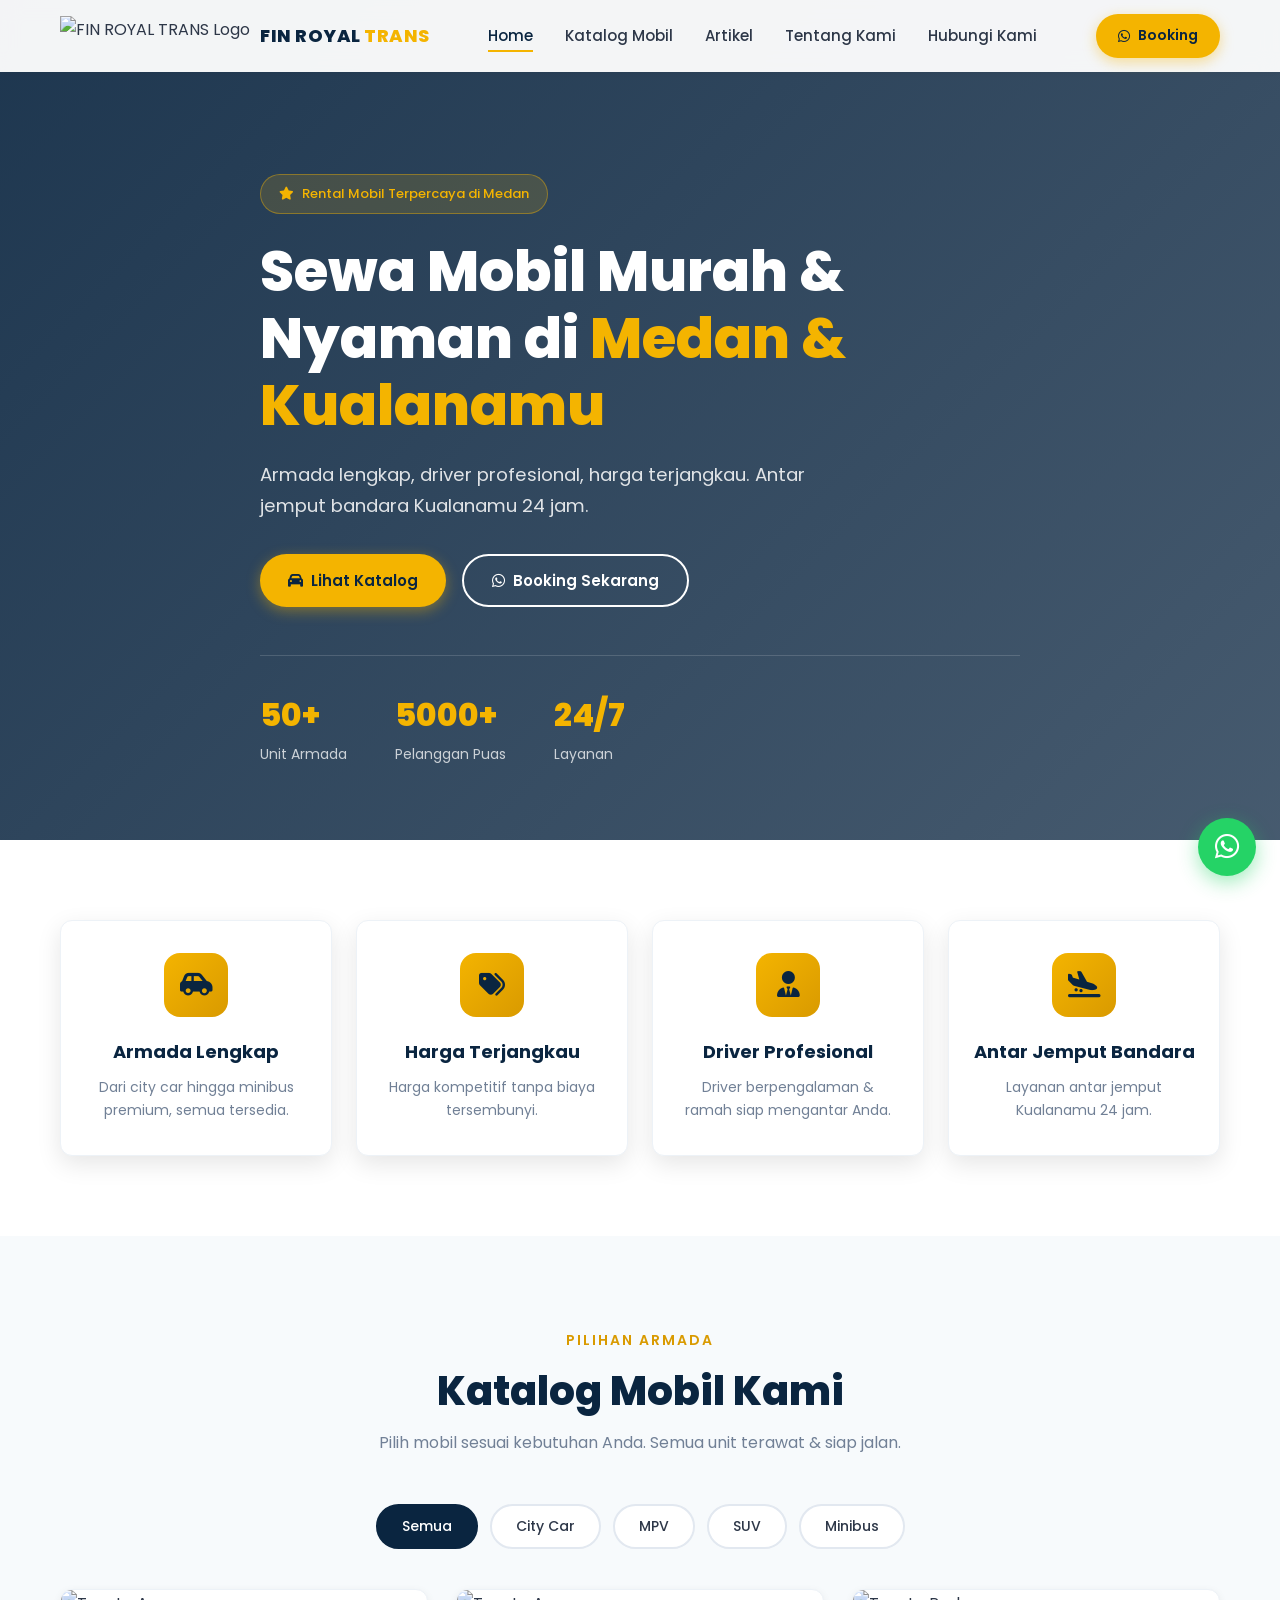
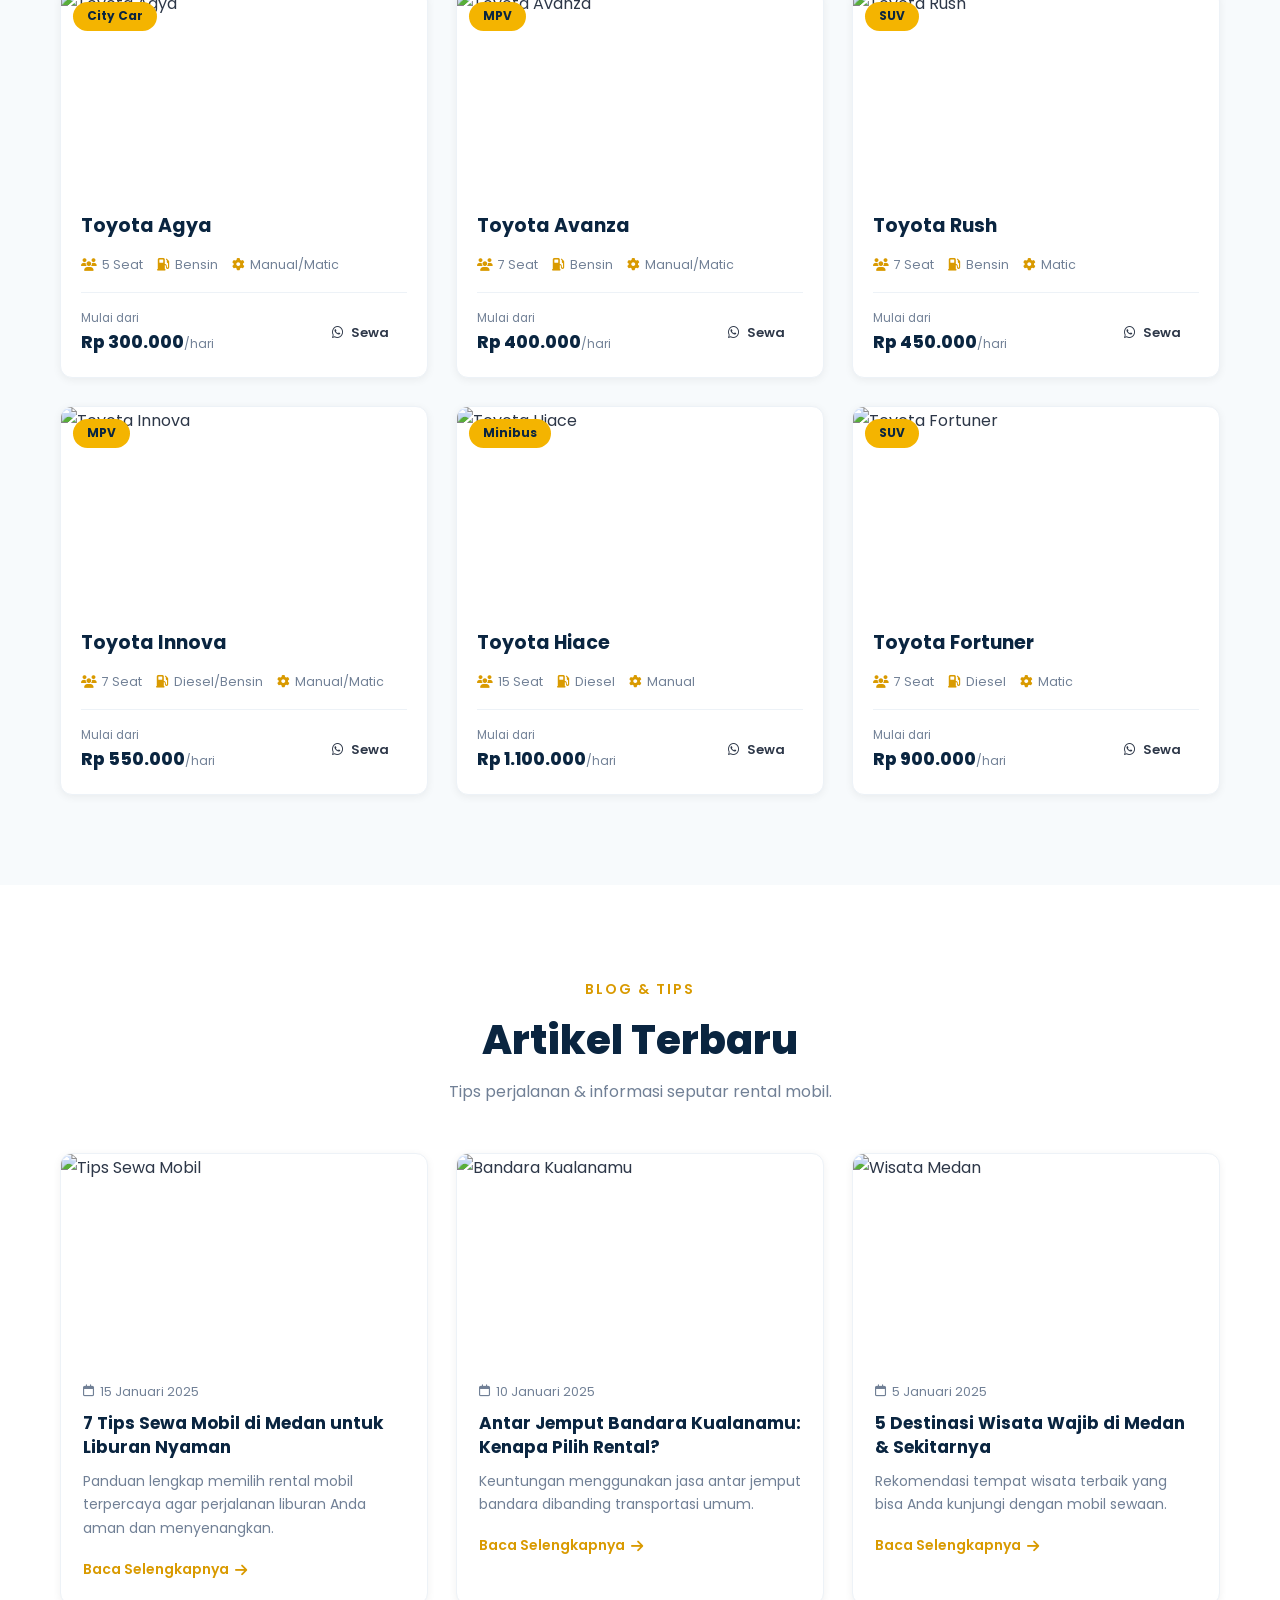
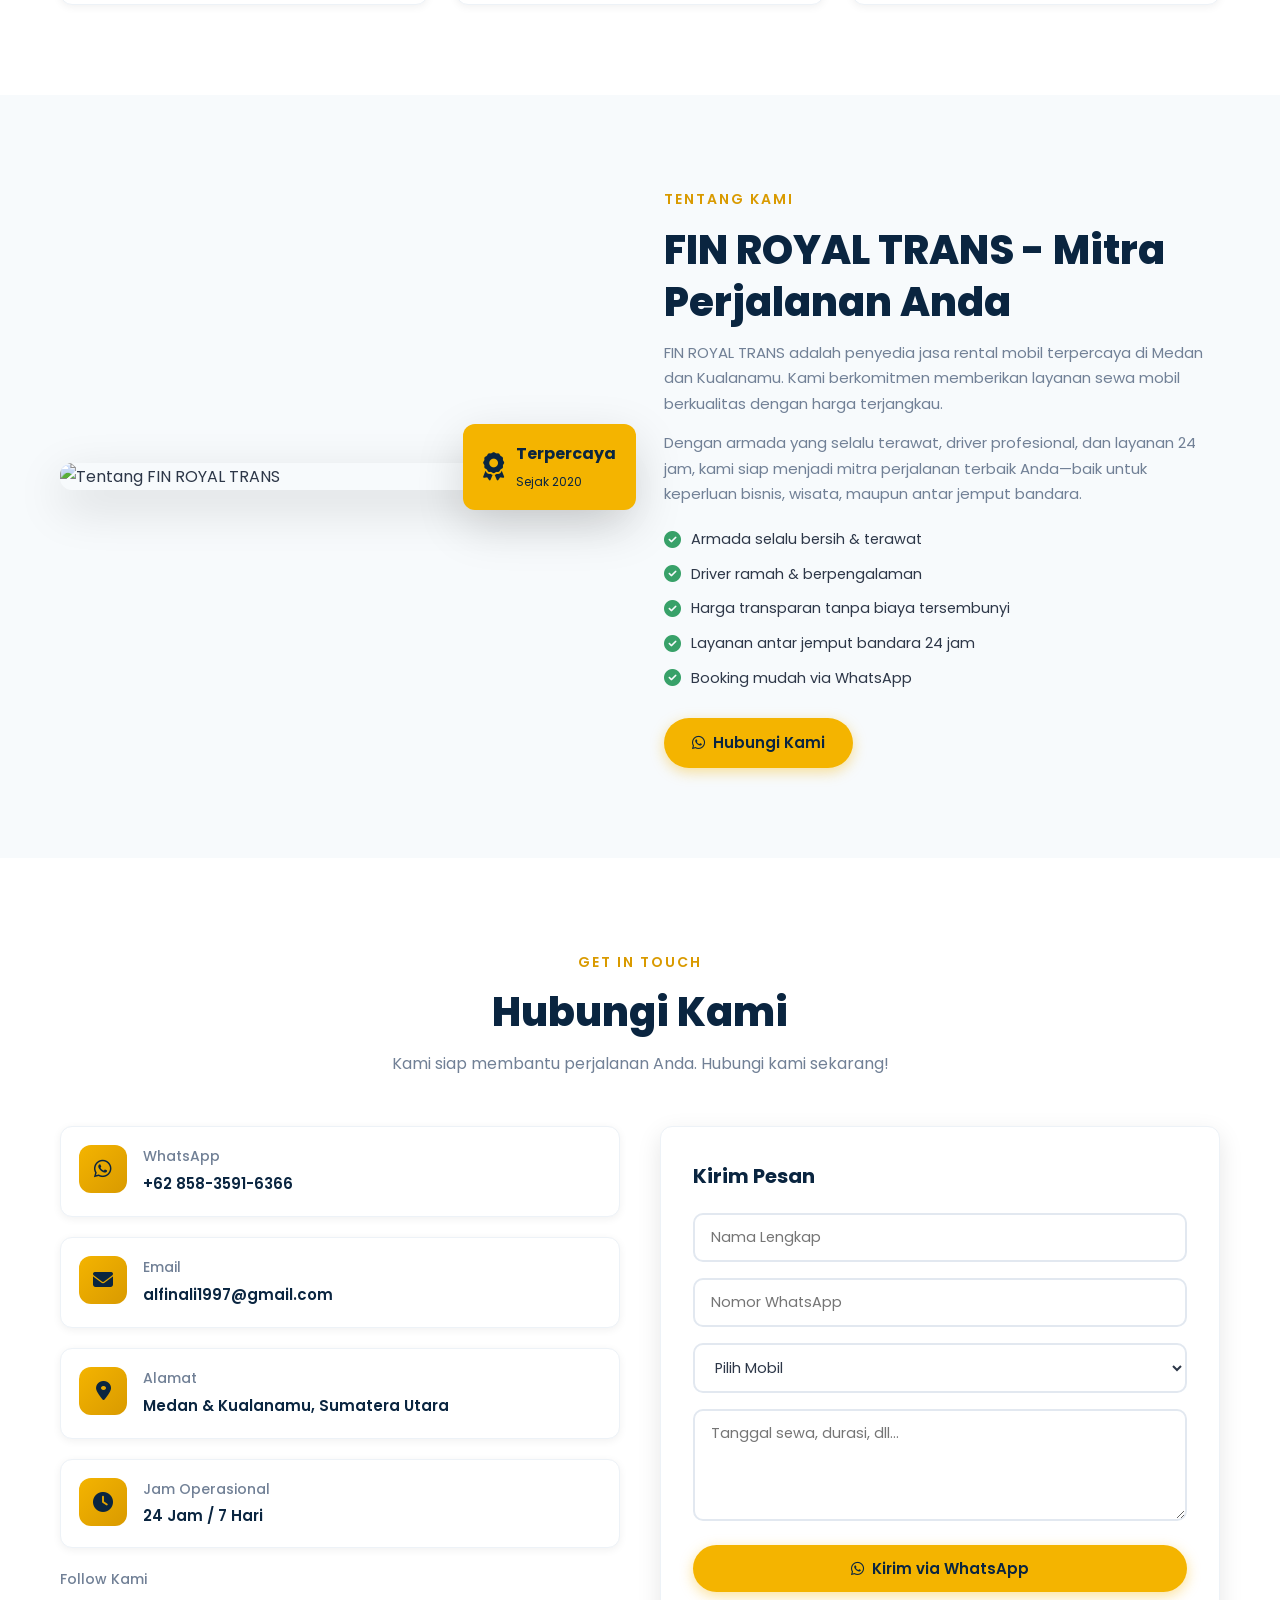
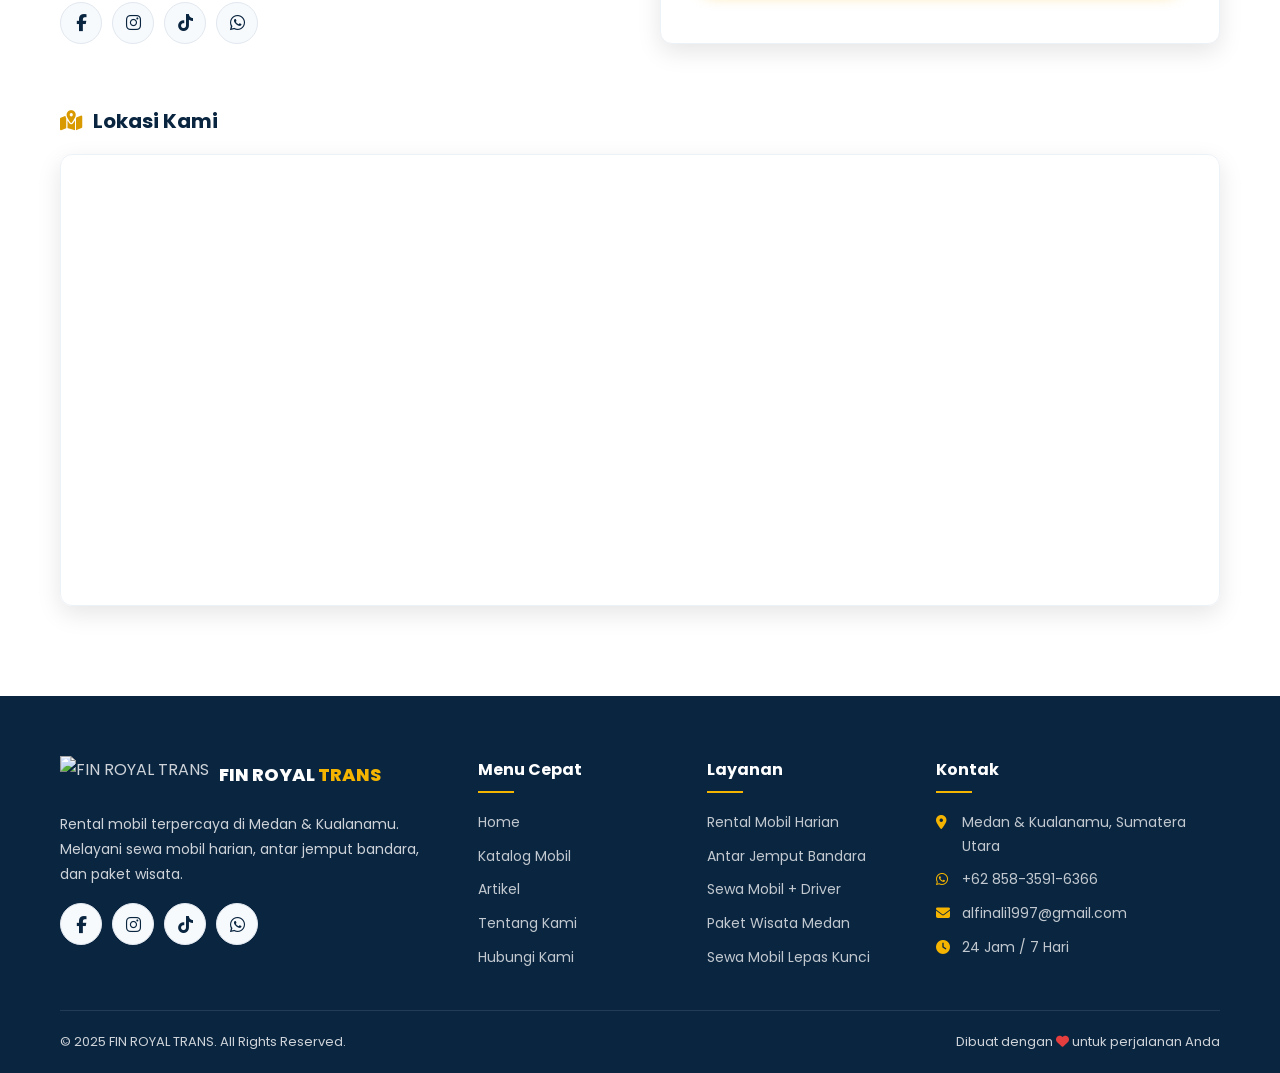
==== index.html @ 31fa0ed2 "Create index.html" ====
<!DOCTYPE html>
<html lang="id">
<head>
    <meta charset="UTF-8">
    <meta name="viewport" content="width=device-width, initial-scale=1.0">
    <title>FIN ROYAL TRANS - Rental Mobil Medan & Kualanamu | Sewa Mobil Murah</title>

    <!-- SEO Meta Tags -->
    <meta name="description" content="FIN ROYAL TRANS - Rental mobil Medan & Kualanamu terpercaya. Sewa mobil murah dengan driver profesional, armada lengkap, antar jemput bandara. Booking sekarang!">
    <meta name="keywords" content="rental mobil medan, sewa mobil kualanamu, rental mobil murah medan, sewa mobil bandara kualanamu, rental mobil lepas kunci medan, fin royal trans">
    <meta name="author" content="FIN ROYAL TRANS">
    <meta name="robots" content="index, follow">
    <link rel="canonical" href="https://finroyaltrans.vercel.app/">

    <!-- Open Graph -->
    <meta property="og:title" content="FIN ROYAL TRANS - Rental Mobil Medan & Kualanamu">
    <meta property="og:description" content="Rental mobil Medan & Kualanamu terpercaya. Armada lengkap, harga murah, driver profesional.">
    <meta property="og:image" content="https://finroyaltrans.vercel.app/assets/logo-finroyaltrans.png">
    <meta property="og:url" content="https://finroyaltrans.vercel.app/">
    <meta property="og:type" content="website">
    <meta property="og:locale" content="id_ID">

    <!-- Twitter Card -->
    <meta name="twitter:card" content="summary_large_image">
    <meta name="twitter:title" content="FIN ROYAL TRANS - Rental Mobil Medan & Kualanamu">
    <meta name="twitter:description" content="Rental mobil Medan & Kualanamu terpercaya.">
    <meta name="twitter:image" content="https://finroyaltrans.vercel.app/assets/logo-finroyaltrans.png">

    <!-- Favicon -->
    <link rel="icon" type="image/png" href="https://finroyaltrans.vercel.app/assets/favicon-finroyaltrans.png">

    <!-- Fonts -->
    <link rel="preconnect" href="https://fonts.googleapis.com">
    <link rel="preconnect" href="https://fonts.gstatic.com" crossorigin>
    <link href="https://fonts.googleapis.com/css2?family=Poppins:wght@300;400;500;600;700;800&display=swap" rel="stylesheet">

    <!-- Font Awesome -->
    <link rel="stylesheet" href="https://cdnjs.cloudflare.com/ajax/libs/font-awesome/6.5.1/css/all.min.css">

    <!-- Stylesheet -->
    <link rel="stylesheet" href="css/style.css">

    <!-- Structured Data (Schema.org) -->
    <script type="application/ld+json">
    {
      "@context": "https://schema.org",
      "@type": "AutoRental",
      "name": "FIN ROYAL TRANS",
      "image": "https://finroyaltrans.vercel.app/assets/logo-finroyaltrans.png",
      "url": "https://finroyaltrans.vercel.app/",
      "telephone": "+6285835916366",
      "email": "alfinali1997@gmail.com",
      "priceRange": "Rp",
      "address": {
        "@type": "PostalAddress",
        "addressLocality": "Medan",
        "addressRegion": "Sumatera Utara",
        "addressCountry": "ID"
      },
      "geo": {
        "@type": "GeoCoordinates",
        "latitude": 3.5102923,
        "longitude": 98.8906342
      },
      "sameAs": [
        "https://web.facebook.com/finroyaltrans",
        "https://www.instagram.com/finroyaltrans",
        "https://www.tiktok.com/@finroyaltrans"
      ],
      "openingHours": "Mo-Su 00:00-23:59"
    }
    </script>
</head>
<body>

    <!-- ===== HEADER / NAVBAR ===== -->
    <header class="header" id="header">
        <div class="container nav-container">
            <a href="#home" class="logo">
                <img src="https://finroyaltrans.vercel.app/assets/logo-finroyaltrans.png" alt="FIN ROYAL TRANS Logo">
                <span class="logo-text">FIN ROYAL <span>TRANS</span></span>
            </a>

            <nav class="nav-menu" id="navMenu">
                <ul>
                    <li><a href="#home" class="nav-link active">Home</a></li>
                    <li><a href="#katalog" class="nav-link">Katalog Mobil</a></li>
                    <li><a href="#artikel" class="nav-link">Artikel</a></li>
                    <li><a href="#tentang" class="nav-link">Tentang Kami</a></li>
                    <li><a href="#kontak" class="nav-link">Hubungi Kami</a></li>
                </ul>
            </nav>

            <a href="https://wa.me/6285835916366?text=Halo%20FIN%20ROYAL%20TRANS%2C%20saya%20ingin%20sewa%20mobil" 
               class="btn btn-primary btn-nav" target="_blank" rel="noopener">
                <i class="fab fa-whatsapp"></i> Booking
            </a>

            <button class="hamburger" id="hamburger" aria-label="Menu">
                <span></span><span></span><span></span>
            </button>
        </div>
    </header>

    <!-- ===== HERO SECTION ===== -->
    <section class="hero" id="home">
        <div class="hero-overlay"></div>
        <div class="container hero-content">
            <span class="badge"><i class="fas fa-star"></i> Rental Mobil Terpercaya di Medan</span>
            <h1>Sewa Mobil Murah & Nyaman di <span class="highlight">Medan & Kualanamu</span></h1>
            <p>Armada lengkap, driver profesional, harga terjangkau. Antar jemput bandara Kualanamu 24 jam.</p>
            <div class="hero-buttons">
                <a href="#katalog" class="btn btn-primary">
                    <i class="fas fa-car"></i> Lihat Katalog
                </a>
                <a href="https://wa.me/6285835916366?text=Halo%20FIN%20ROYAL%20TRANS%2C%20saya%20ingin%20booking%20mobil" 
                   class="btn btn-outline" target="_blank" rel="noopener">
                    <i class="fab fa-whatsapp"></i> Booking Sekarang
                </a>
            </div>

            <div class="hero-stats">
                <div class="stat">
                    <h3>50+</h3>
                    <p>Unit Armada</p>
                </div>
                <div class="stat">
                    <h3>5000+</h3>
                    <p>Pelanggan Puas</p>
                </div>
                <div class="stat">
                    <h3>24/7</h3>
                    <p>Layanan</p>
                </div>
            </div>
        </div>
    </section>

    <!-- ===== KEUNGGULAN ===== -->
    <section class="features">
        <div class="container">
            <div class="feature-grid">
                <div class="feature-card">
                    <div class="feature-icon"><i class="fas fa-car-side"></i></div>
                    <h3>Armada Lengkap</h3>
                    <p>Dari city car hingga minibus premium, semua tersedia.</p>
                </div>
                <div class="feature-card">
                    <div class="feature-icon"><i class="fas fa-tags"></i></div>
                    <h3>Harga Terjangkau</h3>
                    <p>Harga kompetitif tanpa biaya tersembunyi.</p>
                </div>
                <div class="feature-card">
                    <div class="feature-icon"><i class="fas fa-user-tie"></i></div>
                    <h3>Driver Profesional</h3>
                    <p>Driver berpengalaman & ramah siap mengantar Anda.</p>
                </div>
                <div class="feature-card">
                    <div class="feature-icon"><i class="fas fa-plane-arrival"></i></div>
                    <h3>Antar Jemput Bandara</h3>
                    <p>Layanan antar jemput Kualanamu 24 jam.</p>
                </div>
            </div>
        </div>
    </section>

    <!-- ===== KATALOG MOBIL ===== -->
    <section class="section katalog" id="katalog">
        <div class="container">
            <div class="section-header">
                <span class="section-subtitle">Pilihan Armada</span>
                <h2 class="section-title">Katalog Mobil Kami</h2>
                <p class="section-desc">Pilih mobil sesuai kebutuhan Anda. Semua unit terawat & siap jalan.</p>
            </div>

            <!-- Filter -->
            <div class="filter-buttons">
                <button class="filter-btn active" data-filter="all">Semua</button>
                <button class="filter-btn" data-filter="city">City Car</button>
                <button class="filter-btn" data-filter="mpv">MPV</button>
                <button class="filter-btn" data-filter="suv">SUV</button>
                <button class="filter-btn" data-filter="minibus">Minibus</button>
            </div>

            <div class="car-grid" id="carGrid">
                <!-- Mobil 1 -->
                <div class="car-card" data-category="city">
                    <div class="car-img">
                        <img src="https://images.unsplash.com/photo-1549317661-bd32c8ce0db2?w=600&q=80" alt="Toyota Agya" loading="lazy">
                        <span class="car-tag">City Car</span>
                    </div>
                    <div class="car-body">
                        <h3>Toyota Agya</h3>
                        <div class="car-specs">
                            <span><i class="fas fa-users"></i> 5 Seat</span>
                            <span><i class="fas fa-gas-pump"></i> Bensin</span>
                            <span><i class="fas fa-gear"></i> Manual/Matic</span>
                        </div>
                        <div class="car-footer">
                            <div class="car-price">
                                <small>Mulai dari</small>
                                <strong>Rp 300.000<span>/hari</span></strong>
                            </div>
                            <a href="https://wa.me/6285835916366?text=Halo%2C%20saya%20ingin%20sewa%20Toyota%20Agya" 
                               class="btn btn-sm" target="_blank" rel="noopener">
                                <i class="fab fa-whatsapp"></i> Sewa
                            </a>
                        </div>
                    </div>
                </div>

                <!-- Mobil 2 -->
                <div class="car-card" data-category="mpv">
                    <div class="car-img">
                        <img src="https://images.unsplash.com/photo-1550355291-bbee04a92027?w=600&q=80" alt="Toyota Avanza" loading="lazy">
                        <span class="car-tag">MPV</span>
                    </div>
                    <div class="car-body">
                        <h3>Toyota Avanza</h3>
                        <div class="car-specs">
                            <span><i class="fas fa-users"></i> 7 Seat</span>
                            <span><i class="fas fa-gas-pump"></i> Bensin</span>
                            <span><i class="fas fa-gear"></i> Manual/Matic</span>
                        </div>
                        <div class="car-footer">
                            <div class="car-price">
                                <small>Mulai dari</small>
                                <strong>Rp 400.000<span>/hari</span></strong>
                            </div>
                            <a href="https://wa.me/6285835916366?text=Halo%2C%20saya%20ingin%20sewa%20Toyota%20Avanza" 
                               class="btn btn-sm" target="_blank" rel="noopener">
                                <i class="fab fa-whatsapp"></i> Sewa
                            </a>
                        </div>
                    </div>
                </div>

                <!-- Mobil 3 -->
                <div class="car-card" data-category="suv">
                    <div class="car-img">
                        <img src="https://images.unsplash.com/photo-1519641471654-76ce0107ad1b?w=600&q=80" alt="Toyota Rush" loading="lazy">
                        <span class="car-tag">SUV</span>
                    </div>
                    <div class="car-body">
                        <h3>Toyota Rush</h3>
                        <div class="car-specs">
                            <span><i class="fas fa-users"></i> 7 Seat</span>
                            <span><i class="fas fa-gas-pump"></i> Bensin</span>
                            <span><i class="fas fa-gear"></i> Matic</span>
                        </div>
                        <div class="car-footer">
                            <div class="car-price">
                                <small>Mulai dari</small>
                                <strong>Rp 450.000<span>/hari</span></strong>
                            </div>
                            <a href="https://wa.me/6285835916366?text=Halo%2C%20saya%20ingin%20sewa%20Toyota%20Rush" 
                               class="btn btn-sm" target="_blank" rel="noopener">
                                <i class="fab fa-whatsapp"></i> Sewa
                            </a>
                        </div>
                    </div>
                </div>

                <!-- Mobil 4 -->
                <div class="car-card" data-category="mpv">
                    <div class="car-img">
                        <img src="https://images.unsplash.com/photo-1533473359331-0135ef1b58bf?w=600&q=80" alt="Toyota Innova" loading="lazy">
                        <span class="car-tag">MPV</span>
                    </div>
                    <div class="car-body">
                        <h3>Toyota Innova</h3>
                        <div class="car-specs">
                            <span><i class="fas fa-users"></i> 7 Seat</span>
                            <span><i class="fas fa-gas-pump"></i> Diesel/Bensin</span>
                            <span><i class="fas fa-gear"></i> Manual/Matic</span>
                        </div>
                        <div class="car-footer">
                            <div class="car-price">
                                <small>Mulai dari</small>
                                <strong>Rp 550.000<span>/hari</span></strong>
                            </div>
                            <a href="https://wa.me/6285835916366?text=Halo%2C%20saya%20ingin%20sewa%20Toyota%20Innova" 
                               class="btn btn-sm" target="_blank" rel="noopener">
                                <i class="fab fa-whatsapp"></i> Sewa
                            </a>
                        </div>
                    </div>
                </div>

                <!-- Mobil 5 -->
                <div class="car-card" data-category="minibus">
                    <div class="car-img">
                        <img src="https://images.unsplash.com/photo-1568844293986-8d0400bd4745?w=600&q=80" alt="Toyota Hiace" loading="lazy">
                        <span class="car-tag">Minibus</span>
                    </div>
                    <div class="car-body">
                        <h3>Toyota Hiace</h3>
                        <div class="car-specs">
                            <span><i class="fas fa-users"></i> 15 Seat</span>
                            <span><i class="fas fa-gas-pump"></i> Diesel</span>
                            <span><i class="fas fa-gear"></i> Manual</span>
                        </div>
                        <div class="car-footer">
                            <div class="car-price">
                                <small>Mulai dari</small>
                                <strong>Rp 1.100.000<span>/hari</span></strong>
                            </div>
                            <a href="https://wa.me/6285835916366?text=Halo%2C%20saya%20ingin%20sewa%20Toyota%20Hiace" 
                               class="btn btn-sm" target="_blank" rel="noopener">
                                <i class="fab fa-whatsapp"></i> Sewa
                            </a>
                        </div>
                    </div>
                </div>

                <!-- Mobil 6 -->
                <div class="car-card" data-category="suv">
                    <div class="car-img">
                        <img src="https://images.unsplash.com/photo-1606664515524-ed2f786a0bd6?w=600&q=80" alt="Toyota Fortuner" loading="lazy">
                        <span class="car-tag">SUV</span>
                    </div>
                    <div class="car-body">
                        <h3>Toyota Fortuner</h3>
                        <div class="car-specs">
                            <span><i class="fas fa-users"></i> 7 Seat</span>
                            <span><i class="fas fa-gas-pump"></i> Diesel</span>
                            <span><i class="fas fa-gear"></i> Matic</span>
                        </div>
                        <div class="car-footer">
                            <div class="car-price">
                                <small>Mulai dari</small>
                                <strong>Rp 900.000<span>/hari</span></strong>
                            </div>
                            <a href="https://wa.me/6285835916366?text=Halo%2C%20saya%20ingin%20sewa%20Toyota%20Fortuner" 
                               class="btn btn-sm" target="_blank" rel="noopener">
                                <i class="fab fa-whatsapp"></i> Sewa
                            </a>
                        </div>
                    </div>
                </div>
            </div>
        </div>
    </section>

    <!-- ===== ARTIKEL ===== -->
    <section class="section artikel" id="artikel">
        <div class="container">
            <div class="section-header">
                <span class="section-subtitle">Blog & Tips</span>
                <h2 class="section-title">Artikel Terbaru</h2>
                <p class="section-desc">Tips perjalanan & informasi seputar rental mobil.</p>
            </div>

            <div class="artikel-grid">
                <article class="artikel-card">
                    <img src="https://images.unsplash.com/photo-1449965408869-eaa3f722e40d?w=600&q=80" alt="Tips Sewa Mobil" loading="lazy">
                    <div class="artikel-body">
                        <span class="artikel-date"><i class="far fa-calendar"></i> 15 Januari 2025</span>
                        <h3>7 Tips Sewa Mobil di Medan untuk Liburan Nyaman</h3>
                        <p>Panduan lengkap memilih rental mobil terpercaya agar perjalanan liburan Anda aman dan menyenangkan.</p>
                        <a href="#" class="read-more">Baca Selengkapnya <i class="fas fa-arrow-right"></i></a>
                    </div>
                </article>

                <article class="artikel-card">
                    <img src="https://images.unsplash.com/photo-1436491865332-7a61a109cc05?w=600&q=80" alt="Bandara Kualanamu" loading="lazy">
                    <div class="artikel-body">
                        <span class="artikel-date"><i class="far fa-calendar"></i> 10 Januari 2025</span>
                        <h3>Antar Jemput Bandara Kualanamu: Kenapa Pilih Rental?</h3>
                        <p>Keuntungan menggunakan jasa antar jemput bandara dibanding transportasi umum.</p>
                        <a href="#" class="read-more">Baca Selengkapnya <i class="fas fa-arrow-right"></i></a>
                    </div>
                </article>

                <article class="artikel-card">
                    <img src="https://images.unsplash.com/photo-1502877338535-766e1452684a?w=600&q=80" alt="Wisata Medan" loading="lazy">
                    <div class="artikel-body">
                        <span class="artikel-date"><i class="far fa-calendar"></i> 5 Januari 2025</span>
                        <h3>5 Destinasi Wisata Wajib di Medan & Sekitarnya</h3>
                        <p>Rekomendasi tempat wisata terbaik yang bisa Anda kunjungi dengan mobil sewaan.</p>
                        <a href="#" class="read-more">Baca Selengkapnya <i class="fas fa-arrow-right"></i></a>
                    </div>
                </article>
            </div>
        </div>
    </section>

    <!-- ===== TENTANG KAMI ===== -->
    <section class="section tentang" id="tentang">
        <div class="container">
            <div class="tentang-grid">
                <div class="tentang-img">
                    <img src="https://images.unsplash.com/photo-1449965408869-eaa3f722e40d?w=800&q=80" alt="Tentang FIN ROYAL TRANS" loading="lazy">
                    <div class="tentang-badge">
                        <i class="fas fa-award"></i>
                        <div>
                            <strong>Terpercaya</strong>
                            <small>Sejak 2020</small>
                        </div>
                    </div>
                </div>
                <div class="tentang-content">
                    <span class="section-subtitle">Tentang Kami</span>
                    <h2 class="section-title">FIN ROYAL TRANS - Mitra Perjalanan Anda</h2>
                    <p>FIN ROYAL TRANS adalah penyedia jasa rental mobil terpercaya di Medan dan Kualanamu. Kami berkomitmen memberikan layanan sewa mobil berkualitas dengan harga terjangkau.</p>
                    <p>Dengan armada yang selalu terawat, driver profesional, dan layanan 24 jam, kami siap menjadi mitra perjalanan terbaik Anda—baik untuk keperluan bisnis, wisata, maupun antar jemput bandara.</p>
                    <ul class="tentang-list">
                        <li><i class="fas fa-check-circle"></i> Armada selalu bersih & terawat</li>
                        <li><i class="fas fa-check-circle"></i> Driver ramah & berpengalaman</li>
                        <li><i class="fas fa-check-circle"></i> Harga transparan tanpa biaya tersembunyi</li>
                        <li><i class="fas fa-check-circle"></i> Layanan antar jemput bandara 24 jam</li>
                        <li><i class="fas fa-check-circle"></i> Booking mudah via WhatsApp</li>
                    </ul>
                    <a href="https://wa.me/6285835916366" class="btn btn-primary" target="_blank" rel="noopener">
                        <i class="fab fa-whatsapp"></i> Hubungi Kami
                    </a>
                </div>
            </div>
        </div>
    </section>

    <!-- ===== KONTAK ===== -->
    <section class="section kontak" id="kontak">
        <div class="container">
            <div class="section-header">
                <span class="section-subtitle">Get In Touch</span>
                <h2 class="section-title">Hubungi Kami</h2>
                <p class="section-desc">Kami siap membantu perjalanan Anda. Hubungi kami sekarang!</p>
            </div>

            <div class="kontak-grid">
                <div class="kontak-info">
                    <div class="kontak-item">
                        <div class="kontak-icon"><i class="fab fa-whatsapp"></i></div>
                        <div>
                            <h4>WhatsApp</h4>
                            <a href="https://wa.me/6285835916366" target="_blank" rel="noopener">+62 858-3591-6366</a>
                        </div>
                    </div>
                    <div class="kontak-item">
                        <div class="kontak-icon"><i class="fas fa-envelope"></i></div>
                        <div>
                            <h4>Email</h4>
                            <a href="mailto:alfinali1997@gmail.com">alfinali1997@gmail.com</a>
                        </div>
                    </div>
                    <div class="kontak-item">
                        <div class="kontak-icon"><i class="fas fa-map-marker-alt"></i></div>
                        <div>
                            <h4>Alamat</h4>
                            <a href="https://maps.app.goo.gl/Zf2JvnmsjvYBMdAG6" target="_blank" rel="noopener">Medan & Kualanamu, Sumatera Utara</a>
                        </div>
                    </div>
                    <div class="kontak-item">
                        <div class="kontak-icon"><i class="fas fa-clock"></i></div>
                        <div>
                            <h4>Jam Operasional</h4>
                            <p>24 Jam / 7 Hari</p>
                        </div>
                    </div>

                    <div class="sosmed">
                        <h4>Follow Kami</h4>
                        <div class="sosmed-links">
                            <a href="https://web.facebook.com/finroyaltrans" target="_blank" rel="noopener" aria-label="Facebook"><i class="fab fa-facebook-f"></i></a>
                            <a href="https://www.instagram.com/finroyaltrans" target="_blank" rel="noopener" aria-label="Instagram"><i class="fab fa-instagram"></i></a>
                            <a href="https://www.tiktok.com/@finroyaltrans" target="_blank" rel="noopener" aria-label="TikTok"><i class="fab fa-tiktok"></i></a>
                            <a href="https://wa.me/6285835916366" target="_blank" rel="noopener" aria-label="WhatsApp"><i class="fab fa-whatsapp"></i></a>
                        </div>
                    </div>
                </div>

                <div class="kontak-form">
                    <h3>Kirim Pesan</h3>
                    <form id="contactForm">
                        <div class="form-group">
                            <input type="text" id="nama" name="nama" placeholder="Nama Lengkap" required>
                        </div>
                        <div class="form-group">
                            <input type="tel" id="telepon" name="telepon" placeholder="Nomor WhatsApp" required>
                        </div>
                        <div class="form-group">
                            <select id="mobil" name="mobil" required>
                                <option value="">Pilih Mobil</option>
                                <option value="Toyota Agya">Toyota Agya</option>
                                <option value="Toyota Avanza">Toyota Avanza</option>
                                <option value="Toyota Rush">Toyota Rush</option>
                                <option value="Toyota Innova">Toyota Innova</option>
                                <option value="Toyota Fortuner">Toyota Fortuner</option>
                                <option value="Toyota Hiace">Toyota Hiace</option>
                            </select>
                        </div>
                        <div class="form-group">
                            <textarea id="pesan" name="pesan" rows="4" placeholder="Tanggal sewa, durasi, dll..." required></textarea>
                        </div>
                        <button type="submit" class="btn btn-primary btn-block">
                            <i class="fab fa-whatsapp"></i> Kirim via WhatsApp
                        </button>
                    </form>
                </div>
            </div>

            <!-- ===== PETA ===== -->
            <div class="maps-wrapper">
                <h3><i class="fas fa-map-marked-alt"></i> Lokasi Kami</h3>
                <div class="maps-container">
                    <iframe 
                        src="https://www.google.com/maps/embed?pb=!1m18!1m12!1m3!1d18943.273460862656!2d98.890634230768!3d3.5102923037715534!2m3!1f0!2f0!3f0!3m2!1i1024!2i768!4f13.1!3m3!1m2!1s0x3031470004cd6203%3A0xafe56e36dd2705a3!2sFIN%20ROYAL%20TRANS%20-%20RENTAL%20MOBIL%20MEDAN%20%26%20KUALANAMU%20%7C%20SEWA%20MOBIL%20MURAH!5e0!3m2!1sid!2sid!4v1793134329712!5m2!1sid!2sid" 
                        width="100%" height="450" style="border:0;" allowfullscreen="" loading="lazy" 
                        referrerpolicy="strict-origin-when-cross-origin" title="Lokasi FIN ROYAL TRANS">
                    </iframe>
                </div>
            </div>
        </div>
    </section>

    <!-- ===== FOOTER ===== -->
    <footer class="footer">
        <div class="container">
            <div class="footer-grid">
                <div class="footer-col">
                    <div class="footer-logo">
                        <img src="https://finroyaltrans.vercel.app/assets/logo-finroyaltrans.png" alt="FIN ROYAL TRANS">
                        <span>FIN ROYAL <span>TRANS</span></span>
                    </div>
                    <p>Rental mobil terpercaya di Medan & Kualanamu. Melayani sewa mobil harian, antar jemput bandara, dan paket wisata.</p>
                    <div class="sosmed-links">
                        <a href="https://web.facebook.com/finroyaltrans" target="_blank" rel="noopener" aria-label="Facebook"><i class="fab fa-facebook-f"></i></a>
                        <a href="https://www.instagram.com/finroyaltrans" target="_blank" rel="noopener" aria-label="Instagram"><i class="fab fa-instagram"></i></a>
                        <a href="https://www.tiktok.com/@finroyaltrans" target="_blank" rel="noopener" aria-label="TikTok"><i class="fab fa-tiktok"></i></a>
                        <a href="https://wa.me/6285835916366" target="_blank" rel="noopener" aria-label="WhatsApp"><i class="fab fa-whatsapp"></i></a>
                    </div>
                </div>

                <div class="footer-col">
                    <h4>Menu Cepat</h4>
                    <ul>
                        <li><a href="#home">Home</a></li>
                        <li><a href="#katalog">Katalog Mobil</a></li>
                        <li><a href="#artikel">Artikel</a></li>
                        <li><a href="#tentang">Tentang Kami</a></li>
                        <li><a href="#kontak">Hubungi Kami</a></li>
                    </ul>
                </div>

                <div class="footer-col">
                    <h4>Layanan</h4>
                    <ul>
                        <li>Rental Mobil Harian</li>
                        <li>Antar Jemput Bandara</li>
                        <li>Sewa Mobil + Driver</li>
                        <li>Paket Wisata Medan</li>
                        <li>Sewa Mobil Lepas Kunci</li>
                    </ul>
                </div>

                <div class="footer-col">
                    <h4>Kontak</h4>
                    <ul class="footer-contact">
                        <li><i class="fas fa-map-marker-alt"></i> Medan & Kualanamu, Sumatera Utara</li>
                        <li><i class="fab fa-whatsapp"></i> <a href="https://wa.me/6285835916366">+62 858-3591-6366</a></li>
                        <li><i class="fas fa-envelope"></i> <a href="mailto:alfinali1997@gmail.com">alfinali1997@gmail.com</a></li>
                        <li><i class="fas fa-clock"></i> 24 Jam / 7 Hari</li>
                    </ul>
                </div>
            </div>

            <div class="footer-bottom">
                <p>&copy; 2025 FIN ROYAL TRANS. All Rights Reserved.</p>
                <p>Dibuat dengan <i class="fas fa-heart"></i> untuk perjalanan Anda</p>
            </div>
        </div>
    </footer>

    <!-- Floating WhatsApp -->
    <a href="https://wa.me/6285835916366?text=Halo%20FIN%20ROYAL%20TRANS%2C%20saya%20ingin%20sewa%20mobil" 
       class="float-wa" target="_blank" rel="noopener" aria-label="WhatsApp">
        <i class="fab fa-whatsapp"></i>
    </a>

    <!-- Back to Top -->
    <button class="back-to-top" id="backToTop" aria-label="Kembali ke atas">
        <i class="fas fa-arrow-up"></i>
    </button>

    <script src="js/script.js"></script>
</body>
</html>
---- css/style.css ----
/* ===== RESET & BASE ===== */
*, *::before, *::after {
    margin: 0;
    padding: 0;
    box-sizing: border-box;
}

:root {
    --primary: #0a2540;
    --primary-light: #1e3a5f;
    --accent: #f4b400;
    --accent-dark: #d99a00;
    --text: #2d3748;
    --text-light: #718096;
    --bg-light: #f7fafc;
    --white: #ffffff;
    --shadow-sm: 0 2px 8px rgba(0,0,0,0.06);
    --shadow-md: 0 8px 24px rgba(0,0,0,0.1);
    --shadow-lg: 0 16px 48px rgba(0,0,0,0.15);
    --radius: 12px;
    --transition: all 0.3s ease;
}

html { scroll-behavior: smooth; scroll-padding-top: 80px; }

body {
    font-family: 'Poppins', sans-serif;
    color: var(--text);
    line-height: 1.7;
    overflow-x: hidden;
    background: var(--white);
}

a { text-decoration: none; color: inherit; }
img { max-width: 100%; display: block; }
ul { list-style: none; }

.container {
    max-width: 1200px;
    margin: 0 auto;
    padding: 0 20px;
}

/* ===== BUTTONS ===== */
.btn {
    display: inline-flex;
    align-items: center;
    gap: 8px;
    padding: 12px 28px;
    border-radius: 50px;
    font-weight: 600;
    font-size: 15px;
    cursor: pointer;
    border: none;
    transition: var(--transition);
    font-family: inherit;
}

.btn-primary {
    background: var(--accent);
    color: var(--primary);
    box-shadow: 0 4px 14px rgba(244,180,0,0.4);
}
.btn-primary:hover {
    background: var(--accent-dark);
    transform: translateY(-2px);
    box-shadow: 0 8px 20px rgba(244,180,0,0.5);
}

.btn-outline {
    background: transparent;
    color: var(--white);
    border: 2px solid var(--white);
}
.btn-outline:hover {
    background: var(--white);
    color: var(--primary);
    transform: translateY(-2px);
}

.btn-sm { padding: 8px 18px; font-size: 13px; }
.btn-block { width: 100%; justify-content: center; }

/* ===== HEADER ===== */
.header {
    position: fixed;
    top: 0;
    left: 0;
    width: 100%;
    z-index: 1000;
    background: rgba(255,255,255,0.95);
    backdrop-filter: blur(10px);
    box-shadow: var(--shadow-sm);
    transition: var(--transition);
}
.header.scrolled { box-shadow: var(--shadow-md); }

.nav-container {
    display: flex;
    align-items: center;
    justify-content: space-between;
    height: 72px;
    gap: 20px;
}

.logo {
    display: flex;
    align-items: center;
    gap: 10px;
    flex-shrink: 0;
}
.logo img { height: 40px; width: auto; }
.logo-text {
    font-size: 18px;
    font-weight: 800;
    color: var(--primary);
    letter-spacing: 0.5px;
}
.logo-text span { color: var(--accent); }

.nav-menu ul {
    display: flex;
    gap: 32px;
}
.nav-link {
    font-weight: 500;
    font-size: 15px;
    color: var(--text);
    position: relative;
    padding: 6px 0;
    transition: var(--transition);
}
.nav-link::after {
    content: '';
    position: absolute;
    bottom: 0;
    left: 0;
    width: 0;
    height: 2px;
    background: var(--accent);
    transition: var(--transition);
}
.nav-link:hover, .nav-link.active { color: var(--primary); }
.nav-link:hover::after, .nav-link.active::after { width: 100%; }

.btn-nav { padding: 10px 22px; font-size: 14px; }

.hamburger {
    display: none;
    flex-direction: column;
    gap: 5px;
    background: none;
    border: none;
    cursor: pointer;
    padding: 8px;
}
.hamburger span {
    width: 26px;
    height: 3px;
    background: var(--primary);
    border-radius: 2px;
    transition: var(--transition);
}
.hamburger.active span:nth-child(1) { transform: translateY(8px) rotate(45deg); }
.hamburger.active span:nth-child(2) { opacity: 0; }
.hamburger.active span:nth-child(3) { transform: translateY(-8px) rotate(-45deg); }

/* ===== HERO ===== */
.hero {
    position: relative;
    min-height: 100vh;
    display: flex;
    align-items: center;
    background: url('https://images.unsplash.com/photo-1492144534655-ae79c964c9d7?w=1600&q=80') center/cover no-repeat;
    padding: 100px 0 60px;
    color: var(--white);
}
.hero-overlay {
    position: absolute;
    inset: 0;
    background: linear-gradient(135deg, rgba(10,37,64,0.92) 0%, rgba(10,37,64,0.75) 100%);
}
.hero-content {
    position: relative;
    z-index: 2;
    max-width: 800px;
}
.badge {
    display: inline-flex;
    align-items: center;
    gap: 8px;
    background: rgba(244,180,0,0.15);
    border: 1px solid rgba(244,180,0,0.4);
    color: var(--accent);
    padding: 8px 18px;
    border-radius: 50px;
    font-size: 13px;
    font-weight: 500;
    margin-bottom: 24px;
}
.hero h1 {
    font-size: clamp(2rem, 5vw, 3.5rem);
    font-weight: 800;
    line-height: 1.2;
    margin-bottom: 20px;
}
.hero .highlight { color: var(--accent); }
.hero p {
    font-size: clamp(1rem, 1.5vw, 1.15rem);
    color: rgba(255,255,255,0.85);
    margin-bottom: 32px;
    max-width: 600px;
}
.hero-buttons {
    display: flex;
    gap: 16px;
    flex-wrap: wrap;
    margin-bottom: 48px;
}
.hero-stats {
    display: flex;
    gap: 48px;
    flex-wrap: wrap;
    padding-top: 32px;
    border-top: 1px solid rgba(255,255,255,0.15);
}
.stat h3 {
    font-size: 2rem;
    font-weight: 800;
    color: var(--accent);
}
.stat p {
    font-size: 14px;
    color: rgba(255,255,255,0.75);
    margin: 0;
}

/* ===== FEATURES ===== */
.features {
    padding: 80px 0;
    background: var(--white);
    margin-top: -60px;
    position: relative;
    z-index: 5;
}
.feature-grid {
    display: grid;
    grid-template-columns: repeat(auto-fit, minmax(240px, 1fr));
    gap: 24px;
}
.feature-card {
    background: var(--white);
    padding: 32px 24px;
    border-radius: var(--radius);
    box-shadow: var(--shadow-md);
    text-align: center;
    transition: var(--transition);
    border: 1px solid #edf2f7;
}
.feature-card:hover {
    transform: translateY(-8px);
    box-shadow: var(--shadow-lg);
    border-color: var(--accent);
}
.feature-icon {
    width: 64px;
    height: 64px;
    margin: 0 auto 20px;
    background: linear-gradient(135deg, var(--accent), var(--accent-dark));
    border-radius: 16px;
    display: flex;
    align-items: center;
    justify-content: center;
    font-size: 26px;
    color: var(--primary);
}
.feature-card h3 {
    font-size: 18px;
    margin-bottom: 8px;
    color: var(--primary);
}
.feature-card p {
    font-size: 14px;
    color: var(--text-light);
}

/* ===== SECTIONS ===== */
.section { padding: 90px 0; }
.section-header {
    text-align: center;
    max-width: 650px;
    margin: 0 auto 48px;
}
.section-subtitle {
    display: inline-block;
    color: var(--accent-dark);
    font-weight: 600;
    font-size: 14px;
    letter-spacing: 2px;
    text-transform: uppercase;
    margin-bottom: 12px;
}
.section-title {
    font-size: clamp(1.75rem, 3.5vw, 2.5rem);
    font-weight: 800;
    color: var(--primary);
    line-height: 1.3;
    margin-bottom: 12px;
}
.section-desc {
    color: var(--text-light);
    font-size: 16px;
}

/* ===== KATALOG ===== */
.katalog { background: var(--bg-light); }
.filter-buttons {
    display: flex;
    justify-content: center;
    gap: 12px;
    flex-wrap: wrap;
    margin-bottom: 40px;
}
.filter-btn {
    padding: 10px 24px;
    border-radius: 50px;
    border: 2px solid #e2e8f0;
    background: var(--white);
    color: var(--text);
    font-weight: 500;
    font-size: 14px;
    cursor: pointer;
    transition: var(--transition);
    font-family: inherit;
}
.filter-btn:hover { border-color: var(--accent); color: var(--primary); }
.filter-btn.active {
    background: var(--primary);
    color: var(--white);
    border-color: var(--primary);
}

.car-grid {
    display: grid;
    grid-template-columns: repeat(auto-fill, minmax(300px, 1fr));
    gap: 28px;
}
.car-card {
    background: var(--white);
    border-radius: var(--radius);
    overflow: hidden;
    box-shadow: var(--shadow-sm);
    transition: var(--transition);
    border: 1px solid #edf2f7;
}
.car-card:hover {
    transform: translateY(-6px);
    box-shadow: var(--shadow-lg);
}
.car-card.hide { display: none; }
.car-img {
    position: relative;
    height: 200px;
    overflow: hidden;
}
.car-img img {
    width: 100%;
    height: 100%;
    object-fit: cover;
    transition: transform 0.5s ease;
}
.car-card:hover .car-img img { transform: scale(1.08); }
.car-tag {
    position: absolute;
    top: 12px;
    left: 12px;
    background: var(--accent);
    color: var(--primary);
    padding: 4px 14px;
    border-radius: 50px;
    font-size: 12px;
    font-weight: 700;
}
.car-body { padding: 20px; }
.car-body h3 {
    font-size: 19px;
    color: var(--primary);
    margin-bottom: 12px;
}
.car-specs {
    display: flex;
    gap: 14px;
    flex-wrap: wrap;
    margin-bottom: 16px;
    padding-bottom: 16px;
    border-bottom: 1px solid #edf2f7;
}
.car-specs span {
    font-size: 12.5px;
    color: var(--text-light);
    display: flex;
    align-items: center;
    gap: 5px;
}
.car-specs i { color: var(--accent-dark); }
.car-footer {
    display: flex;
    justify-content: space-between;
    align-items: center;
    gap: 10px;
}
.car-price small {
    display: block;
    font-size: 11.5px;
    color: var(--text-light);
}
.car-price strong {
    font-size: 17px;
    color: var(--primary);
    font-weight: 800;
}
.car-price strong span {
    font-size: 12px;
    font-weight: 400;
    color: var(--text-light);
}

/* ===== ARTIKEL ===== */
.artikel-grid {
    display: grid;
    grid-template-columns: repeat(auto-fit, minmax(300px, 1fr));
    gap: 28px;
}
.artikel-card {
    background: var(--white);
    border-radius: var(--radius);
    overflow: hidden;
    box-shadow: var(--shadow-sm);
    transition: var(--transition);
    border: 1px solid #edf2f7;
}
.artikel-card:hover {
    transform: translateY(-6px);
    box-shadow: var(--shadow-lg);
}
.artikel-card img {
    width: 100%;
    height: 200px;
    object-fit: cover;
}
.artikel-body { padding: 22px; }
.artikel-date {
    font-size: 12.5px;
    color: var(--text-light);
    display: inline-flex;
    align-items: center;
    gap: 6px;
    margin-bottom: 10px;
}
.artikel-body h3 {
    font-size: 17px;
    color: var(--primary);
    margin-bottom: 10px;
    line-height: 1.4;
}
.artikel-body p {
    font-size: 14px;
    color: var(--text-light);
    margin-bottom: 14px;
}
.read-more {
    font-size: 14px;
    font-weight: 600;
    color: var(--accent-dark);
    display: inline-flex;
    align-items: center;
    gap: 6px;
    transition: var(--transition);
}
.read-more:hover { gap: 12px; }

/* ===== TENTANG ===== */
.tentang { background: var(--bg-light); }
.tentang-grid {
    display: grid;
    grid-template-columns: 1fr 1fr;
    gap: 48px;
    align-items: center;
}
.tentang-img { position: relative; }
.tentang-img > img {
    width: 100%;
    border-radius: var(--radius);
    box-shadow: var(--shadow-lg);
}
.tentang-badge {
    position: absolute;
    bottom: -20px;
    right: -20px;
    background: var(--accent);
    color: var(--primary);
    padding: 16px 20px;
    border-radius: var(--radius);
    display: flex;
    align-items: center;
    gap: 12px;
    box-shadow: var(--shadow-lg);
}
.tentang-badge i { font-size: 28px; }
.tentang-badge strong { display: block; font-size: 16px; }
.tentang-badge small { font-size: 12px; }
.tentang-content .section-subtitle,
.tentang-content .section-title { text-align: left; }
.tentang-content p {
    color: var(--text-light);
    margin-bottom: 14px;
    font-size: 15px;
}
.tentang-list {
    margin: 20px 0 28px;
    display: grid;
    gap: 10px;
}
.tentang-list li {
    display: flex;
    align-items: center;
    gap: 10px;
    font-size: 14.5px;
    color: var(--text);
}
.tentang-list i { color: #38a169; font-size: 17px; }

/* ===== KONTAK ===== */
.kontak-grid {
    display: grid;
    grid-template-columns: 1fr 1fr;
    gap: 40px;
    margin-bottom: 60px;
}
.kontak-info {
    display: grid;
    gap: 20px;
    align-content: start;
}
.kontak-item {
    display: flex;
    gap: 16px;
    align-items: flex-start;
    background: var(--white);
    padding: 18px;
    border-radius: var(--radius);
    box-shadow: var(--shadow-sm);
    border: 1px solid #edf2f7;
    transition: var(--transition);
}
.kontak-item:hover {
    box-shadow: var(--shadow-md);
    border-color: var(--accent);
}
.kontak-icon {
    width: 48px;
    height: 48px;
    flex-shrink: 0;
    background: linear-gradient(135deg, var(--accent), var(--accent-dark));
    border-radius: 12px;
    display: flex;
    align-items: center;
    justify-content: center;
    color: var(--primary);
    font-size: 20px;
}
.kontak-item h4 {
    font-size: 14px;
    color: var(--text-light);
    font-weight: 500;
    margin-bottom: 2px;
}
.kontak-item a, .kontak-item p {
    font-size: 15px;
    color: var(--primary);
    font-weight: 600;
    word-break: break-word;
}
.kontak-item a:hover { color: var(--accent-dark); }

.sosmed h4 {
    font-size: 14px;
    color: var(--text-light);
    font-weight: 500;
    margin-bottom: 10px;
}
.sosmed-links {
    display: flex;
    gap: 10px;
    flex-wrap: wrap;
}
.sosmed-links a {
    width: 42px;
    height: 42px;
    border-radius: 50%;
    background: var(--bg-light);
    color: var(--primary);
    display: flex;
    align-items: center;
    justify-content: center;
    font-size: 17px;
    transition: var(--transition);
    border: 1px solid #e2e8f0;
}
.sosmed-links a:hover {
    background: var(--accent);
    color: var(--primary);
    transform: translateY(-3px);
}

.kontak-form {
    background: var(--white);
    padding: 32px;
    border-radius: var(--radius);
    box-shadow: var(--shadow-md);
    border: 1px solid #edf2f7;
}
.kontak-form h3 {
    font-size: 20px;
    color: var(--primary);
    margin-bottom: 20px;
}
.form-group { margin-bottom: 16px; }
.form-group input,
.form-group select,
.form-group textarea {
    width: 100%;
    padding: 12px 16px;
    border: 2px solid #e2e8f0;
    border-radius: 10px;
    font-family: inherit;
    font-size: 14.5px;
    color: var(--text);
    transition: var(--transition);
    background: var(--white);
}
.form-group input:focus,
.form-group select:focus,
.form-group textarea:focus {
    outline: none;
    border-color: var(--accent);
    box-shadow: 0 0 0 3px rgba(244,180,0,0.15);
}
.form-group textarea { resize: vertical; }

/* ===== MAPS ===== */
.maps-wrapper h3 {
    font-size: 20px;
    color: var(--primary);
    margin-bottom: 16px;
    display: flex;
    align-items: center;
    gap: 10px;
}
.maps-wrapper h3 i { color: var(--accent-dark); }
.maps-container {
    border-radius: var(--radius);
    overflow: hidden;
    box-shadow: var(--shadow-md);
    border: 1px solid #edf2f7;
    line-height: 0;
}

/* ===== FOOTER ===== */
.footer {
    background: var(--primary);
    color: rgba(255,255,255,0.8);
    padding: 60px 0 0;
}
.footer-grid {
    display: grid;
    grid-template-columns: 2fr 1fr 1fr 1.5fr;
    gap: 40px;
    padding-bottom: 40px;
}
.footer-logo {
    display: flex;
    align-items: center;
    gap: 10px;
    margin-bottom: 16px;
}
.footer-logo img { height: 40px; }
.footer-logo span {
    font-size: 18px;
    font-weight: 800;
    color: var(--white);
}
.footer-logo span span { color: var(--accent); }
.footer-col p {
    font-size: 14px;
    line-height: 1.8;
    margin-bottom: 16px;
}
.footer-col h4 {
    color: var(--white);
    font-size: 16px;
    margin-bottom: 18px;
    position: relative;
    padding-bottom: 10px;
}
.footer-col h4::after {
    content: '';
    position: absolute;
    bottom: 0;
    left: 0;
    width: 36px;
    height: 2px;
    background: var(--accent);
}
.footer-col ul { display: grid; gap: 10px; }
.footer-col ul a,
.footer-col ul li {
    font-size: 14px;
    color: rgba(255,255,255,0.75);
    transition: var(--transition);
}
.footer-col ul a:hover { color: var(--accent); padding-left: 4px; }
.footer-contact li {
    display: flex;
    gap: 10px;
    align-items: flex-start;
}
.footer-contact i { color: var(--accent); margin-top: 4px; width: 16px; }
.footer-contact a { color: rgba(255,255,255,0.75); }
.footer-contact a:hover { color: var(--accent); }

.footer-bottom {
    border-top: 1px solid rgba(255,255,255,0.1);
    padding: 20px 0;
    display: flex;
    justify-content: space-between;
    align-items: center;
    flex-wrap: wrap;
    gap: 10px;
}
.footer-bottom p { font-size: 13px; }
.footer-bottom i { color: #e53e3e; }

/* ===== FLOATING WA ===== */
.float-wa {
    position: fixed;
    bottom: 24px;
    right: 24px;
    width: 58px;
    height: 58px;
    background: #25d366;
    color: var(--white);
    border-radius: 50%;
    display: flex;
    align-items: center;
    justify-content: center;
    font-size: 28px;
    box-shadow: 0 6px 20px rgba(37,211,102,0.45);
    z-index: 999;
    transition: var(--transition);
    animation: pulse 2s infinite;
}
.float-wa:hover {
    transform: scale(1.1);
    box-shadow: 0 8px 28px rgba(37,211,102,0.6);
}
@keyframes pulse {
    0% { box-shadow: 0 0 0 0 rgba(37,211,102,0.5); }
    70% { box-shadow: 0 0 0 16px rgba(37,211,102,0); }
    100% { box-shadow: 0 0 0 0 rgba(37,211,102,0); }
}

/* ===== BACK TO TOP ===== */
.back-to-top {
    position: fixed;
    bottom: 24px;
    left: 24px;
    width: 46px;
    height: 46px;
    background: var(--primary);
    color: var(--white);
    border: none;
    border-radius: 50%;
    cursor: pointer;
    display: flex;
    align-items: center;
    justify-content: center;
    font-size: 16px;
    opacity: 0;
    visibility: hidden;
    transform: translateY(10px);
    transition: var(--transition);
    z-index: 999;
    box-shadow: var(--shadow-md);
}
.back-to-top.show {
    opacity: 1;
    visibility: visible;
    transform: translateY(0);
}
.back-to-top:hover { background: var(--accent); color: var(--primary); }

/* ===== RESPONSIVE ===== */
@media (max-width: 992px) {
    .tentang-grid { grid-template-columns: 1fr; }
    .kontak-grid { grid-template-columns: 1fr; }
    .footer-grid { grid-template-columns: 1fr 1fr; }
}

@media (max-width: 768px) {
    .hamburger { display: flex; }
    .btn-nav { display: none; }

    .nav-menu {
        position: fixed;
        top: 72px;
        left: 0;
        width: 100%;
        background: var(--white);
        box-shadow: var(--shadow-md);
        padding: 0;
        max-height: 0;
        overflow: hidden;
        transition: max-height 0.4s ease;
    }
    .nav-menu.open { max-height: 400px; }
    .nav-menu ul {
        flex-direction: column;
        gap: 0;
        padding: 10px 0;
    }
    .nav-menu ul li { border-bottom: 1px solid #edf2f7; }
    .nav-link {
        display: block;
        padding: 14px 24px;
    }
    .nav-link::after { display: none; }

    .hero-stats { gap: 28px; }
    .stat h3 { font-size: 1.6rem; }
    .features { margin-top: 0; padding: 60px 0; }
    .section { padding: 70px 0; }

    .tentang-badge {
        bottom: 10px;
        right: 10px;
        padding: 12px 16px;
    }

    .footer-bottom {
        flex-direction: column;
        text-align: center;
    }
}

@media (max-width: 480px) {
    .logo-text { font-size: 15px; }
    .logo img { height: 34px; }
    .hero-buttons { flex-direction: column; }
    .hero-buttons .btn { width: 100%; justify-content: center; }
    .hero-stats { justify-content: space-between; gap: 16px; }
    .footer-grid { grid-template-columns: 1fr; }
    .filter-btn { padding: 8px 18px; font-size: 13px; }
    .kontak-form { padding: 22px; }
    .float-wa { width: 52px; height: 52px; font-size: 24px; }
}
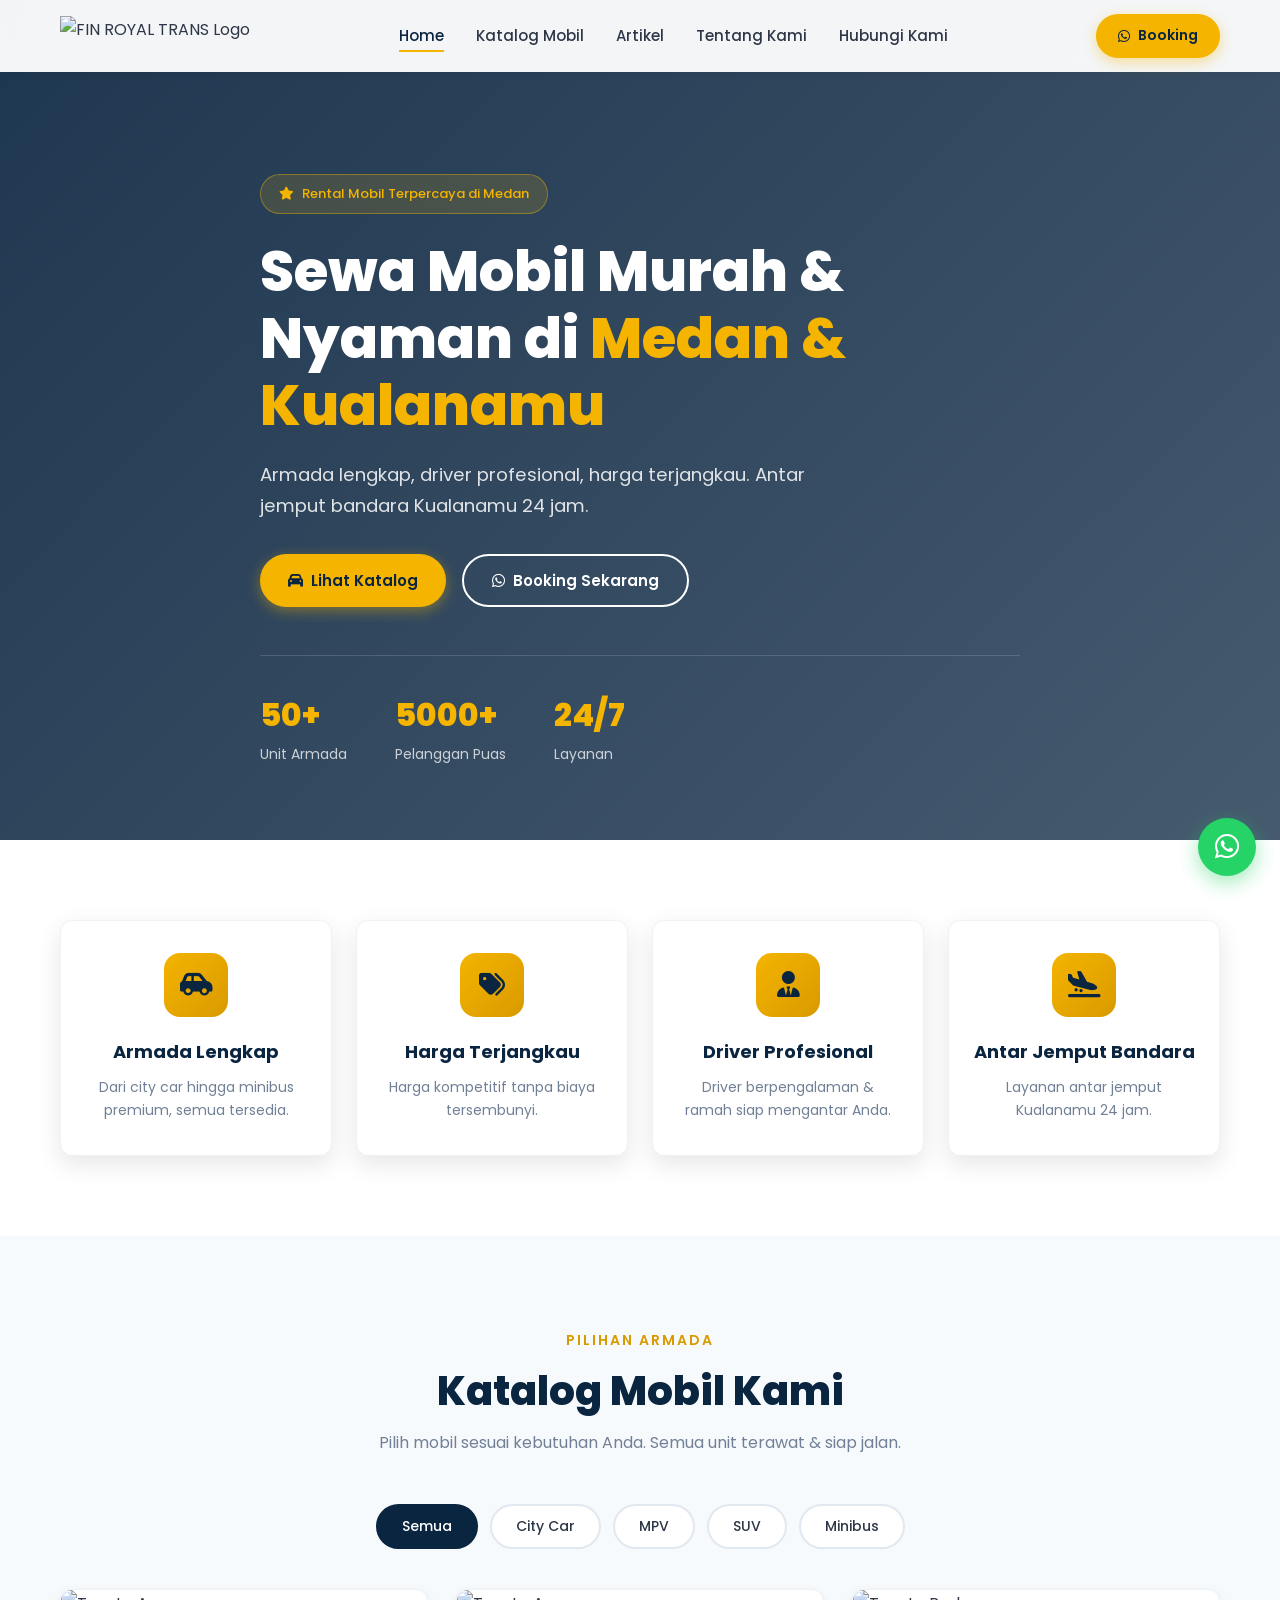
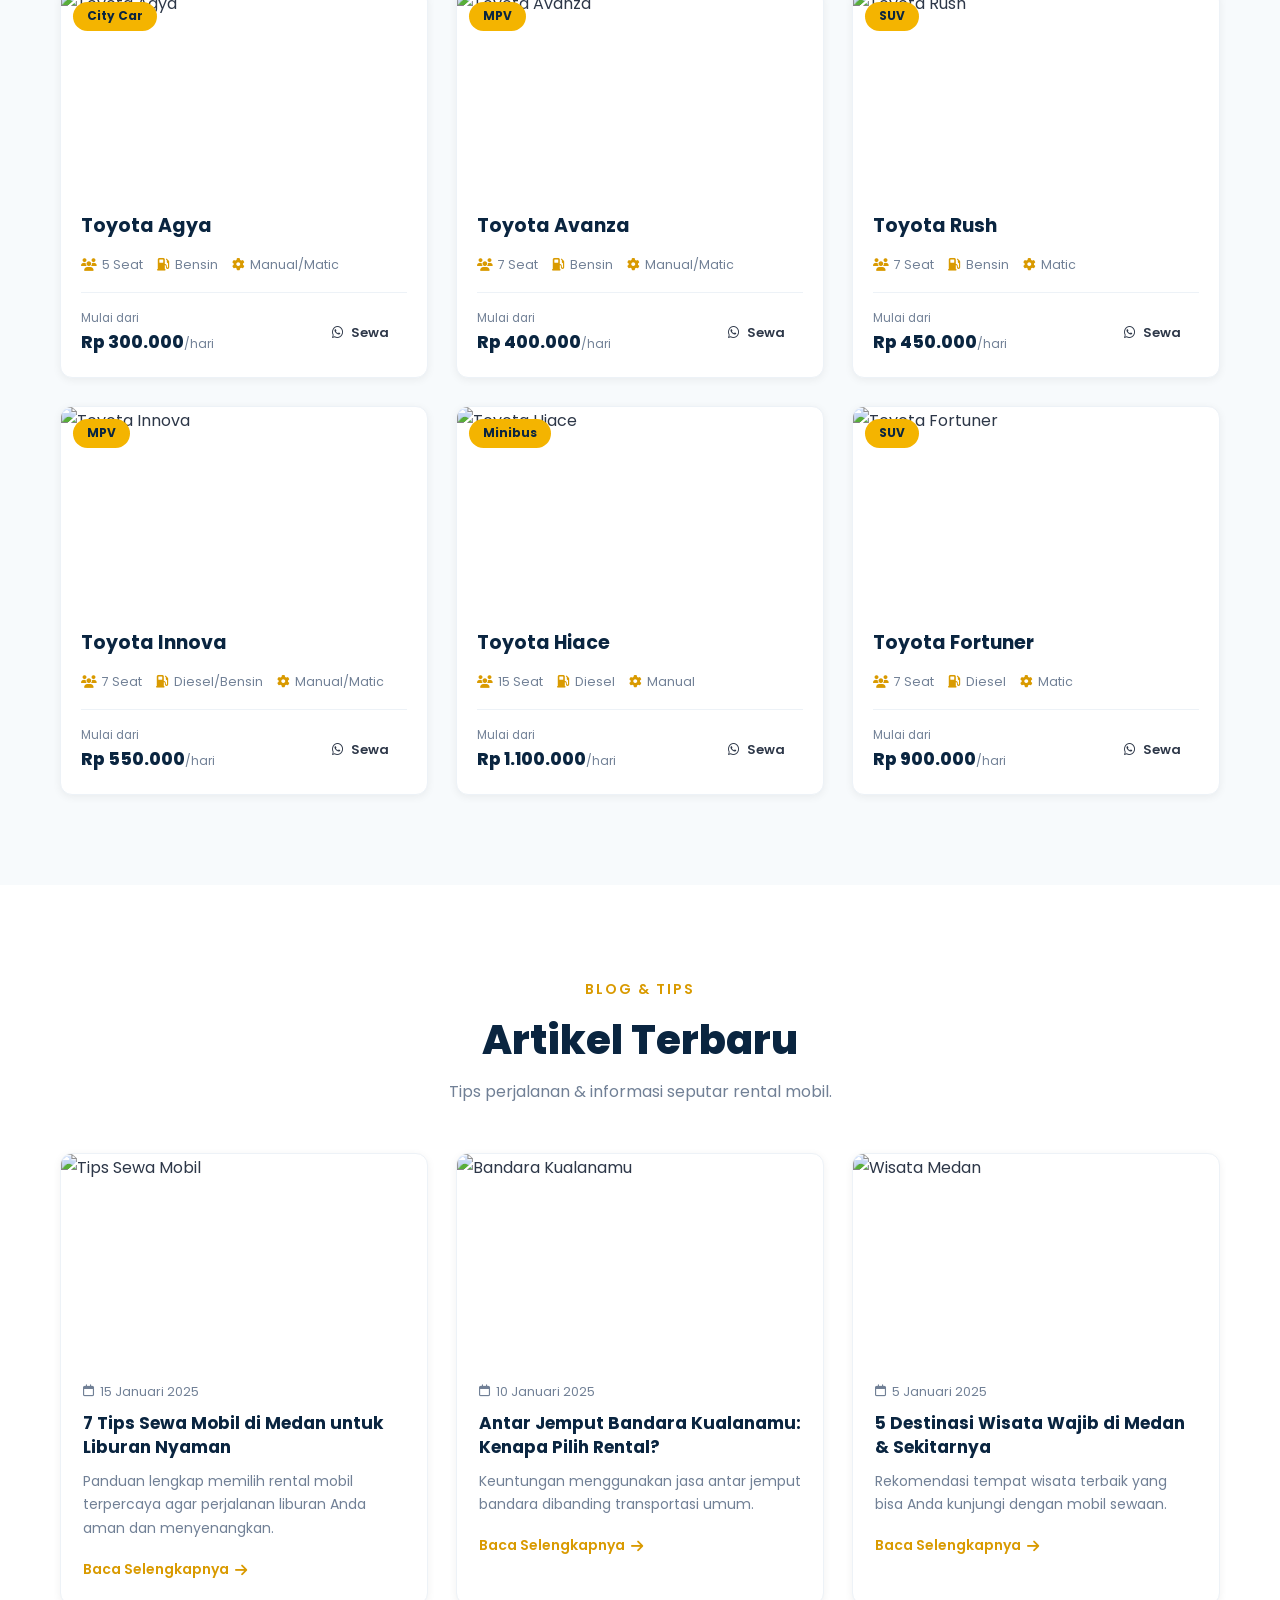
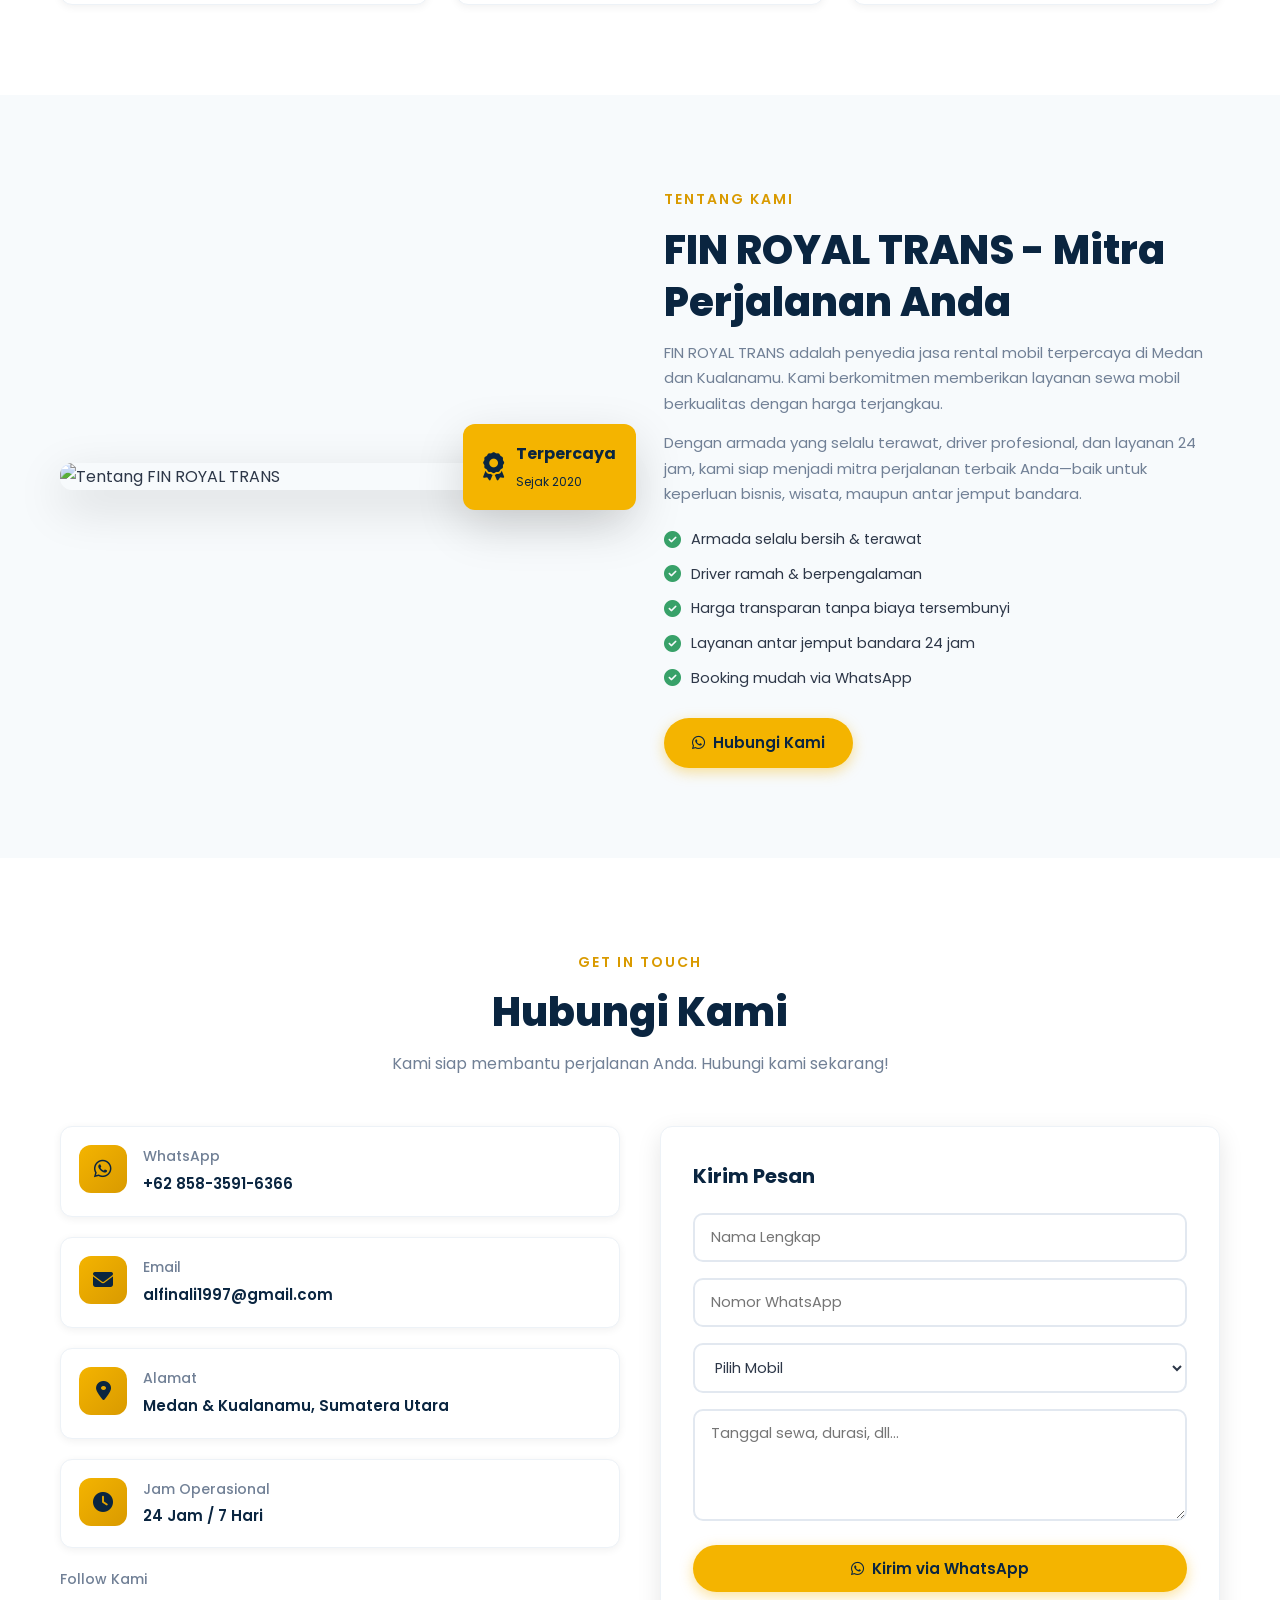
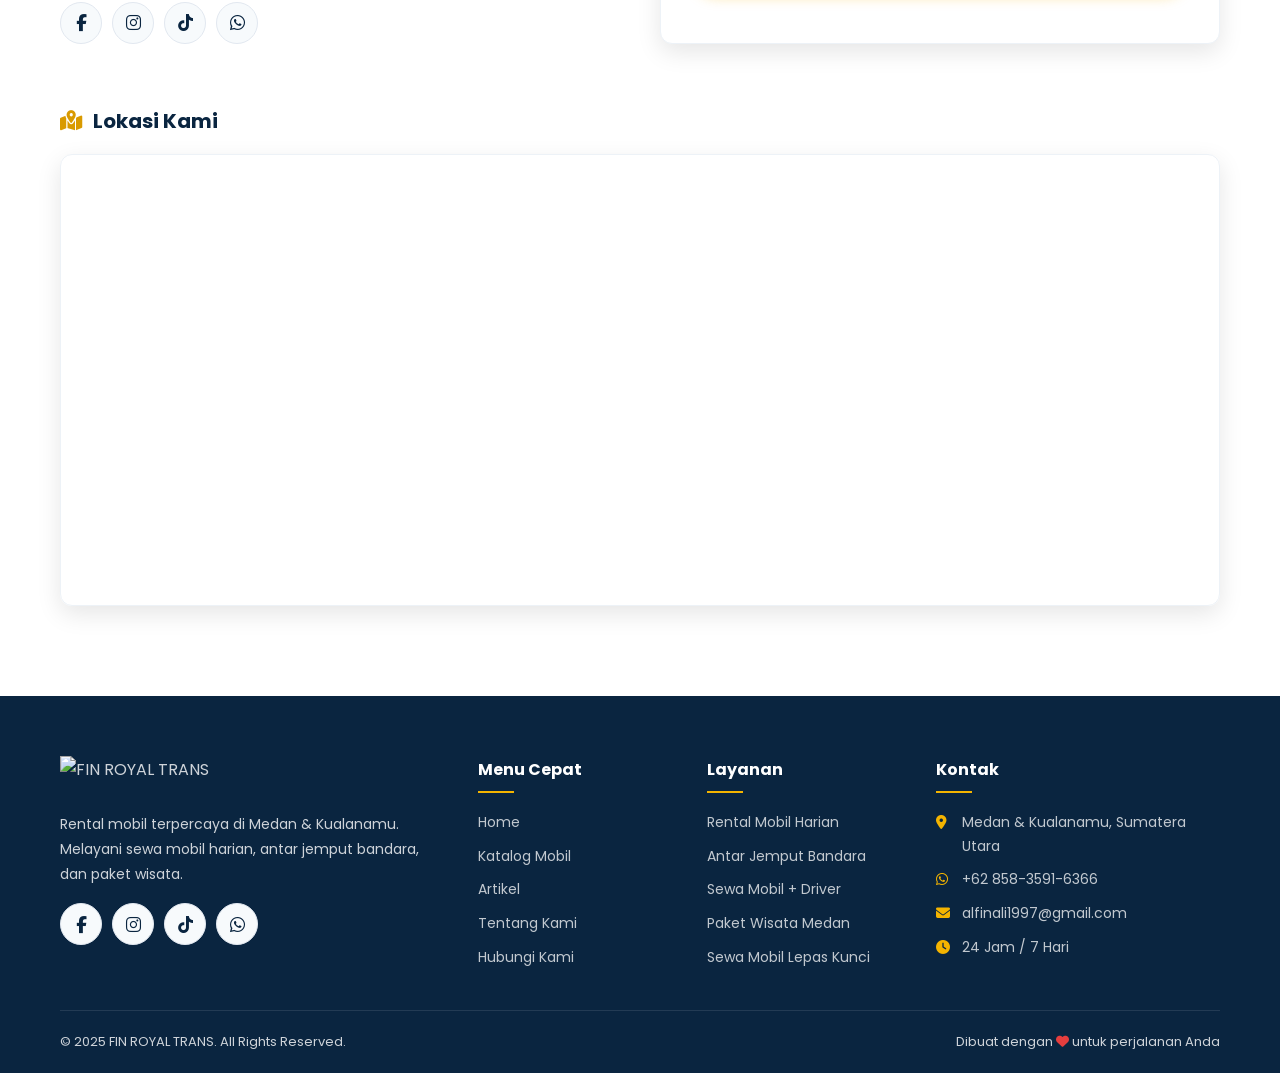
==== commit ac5c0ecb: "Update index.html" ====
--- a/index.html
+++ b/index.html
@@ -15,7 +15,7 @@
     <!-- Open Graph -->
     <meta property="og:title" content="FIN ROYAL TRANS - Rental Mobil Medan & Kualanamu">
     <meta property="og:description" content="Rental mobil Medan & Kualanamu terpercaya. Armada lengkap, harga murah, driver profesional.">
-    <meta property="og:image" content="https://finroyaltrans.vercel.app/assets/logo-finroyaltrans.png">
+    <meta property="og:image" content="https://finroyaltrans.vercel.app/assets/newlogo-finroyaltrans.png">
     <meta property="og:url" content="https://finroyaltrans.vercel.app/">
     <meta property="og:type" content="website">
     <meta property="og:locale" content="id_ID">
@@ -24,7 +24,7 @@
     <meta name="twitter:card" content="summary_large_image">
     <meta name="twitter:title" content="FIN ROYAL TRANS - Rental Mobil Medan & Kualanamu">
     <meta name="twitter:description" content="Rental mobil Medan & Kualanamu terpercaya.">
-    <meta name="twitter:image" content="https://finroyaltrans.vercel.app/assets/logo-finroyaltrans.png">
+    <meta name="twitter:image" content="https://finroyaltrans.vercel.app/assets/newlogo-finroyaltrans.png">
 
     <!-- Favicon -->
     <link rel="icon" type="image/png" href="https://finroyaltrans.vercel.app/assets/favicon-finroyaltrans.png">
@@ -46,7 +46,7 @@
       "@context": "https://schema.org",
       "@type": "AutoRental",
       "name": "FIN ROYAL TRANS",
-      "image": "https://finroyaltrans.vercel.app/assets/logo-finroyaltrans.png",
+      "image": "https://finroyaltrans.vercel.app/assets/newlogo-finroyaltrans.png",
       "url": "https://finroyaltrans.vercel.app/",
       "telephone": "+6285835916366",
       "email": "alfinali1997@gmail.com",
@@ -77,8 +77,7 @@
     <header class="header" id="header">
         <div class="container nav-container">
             <a href="#home" class="logo">
-                <img src="https://finroyaltrans.vercel.app/assets/logo-finroyaltrans.png" alt="FIN ROYAL TRANS Logo">
-                <span class="logo-text">FIN ROYAL <span>TRANS</span></span>
+                <img src="https://finroyaltrans.vercel.app/assets/newlogo-finroyaltrans.png" alt="FIN ROYAL TRANS Logo">
             </a>
 
             <nav class="nav-menu" id="navMenu">
@@ -520,8 +519,7 @@
             <div class="footer-grid">
                 <div class="footer-col">
                     <div class="footer-logo">
-                        <img src="https://finroyaltrans.vercel.app/assets/logo-finroyaltrans.png" alt="FIN ROYAL TRANS">
-                        <span>FIN ROYAL <span>TRANS</span></span>
+                        <img src="https://finroyaltrans.vercel.app/assets/logofinroyaltrans.png" alt="FIN ROYAL TRANS">
                     </div>
                     <p>Rental mobil terpercaya di Medan & Kualanamu. Melayani sewa mobil harian, antar jemput bandara, dan paket wisata.</p>
                     <div class="sosmed-links">
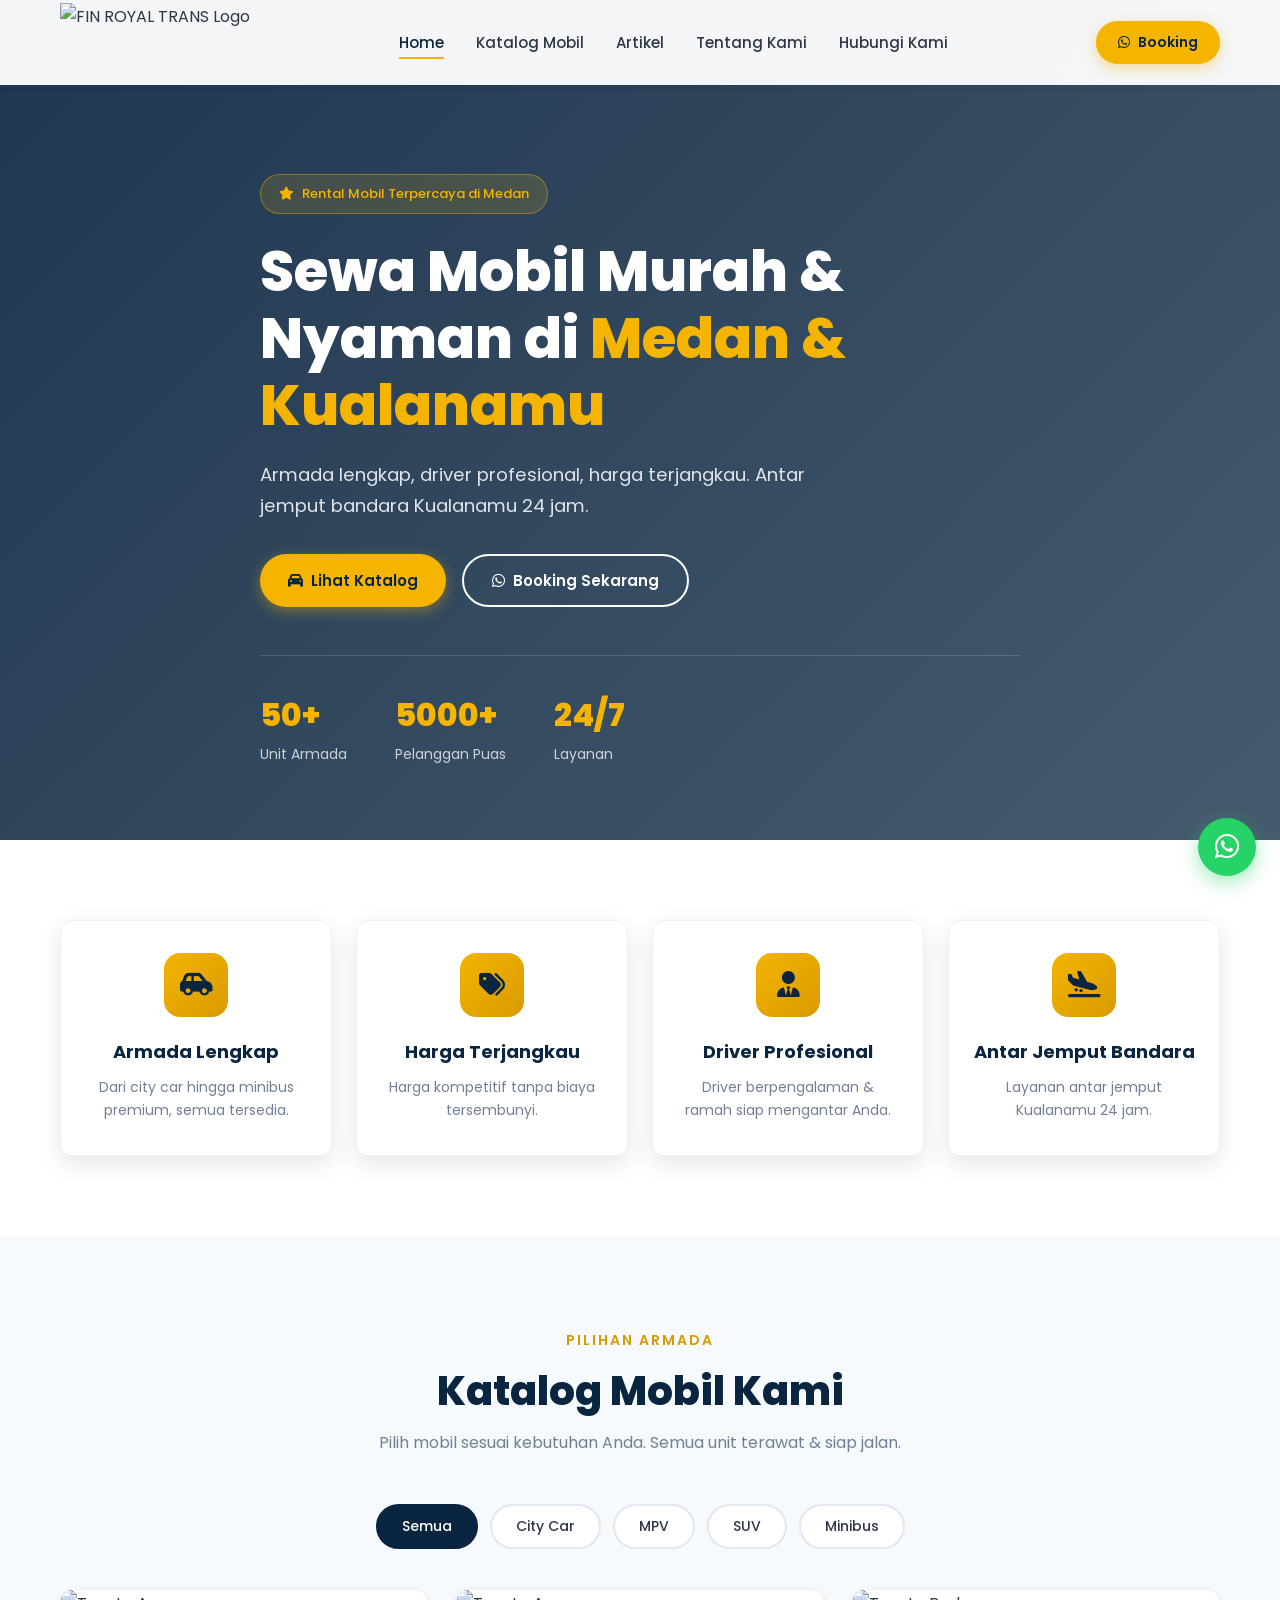
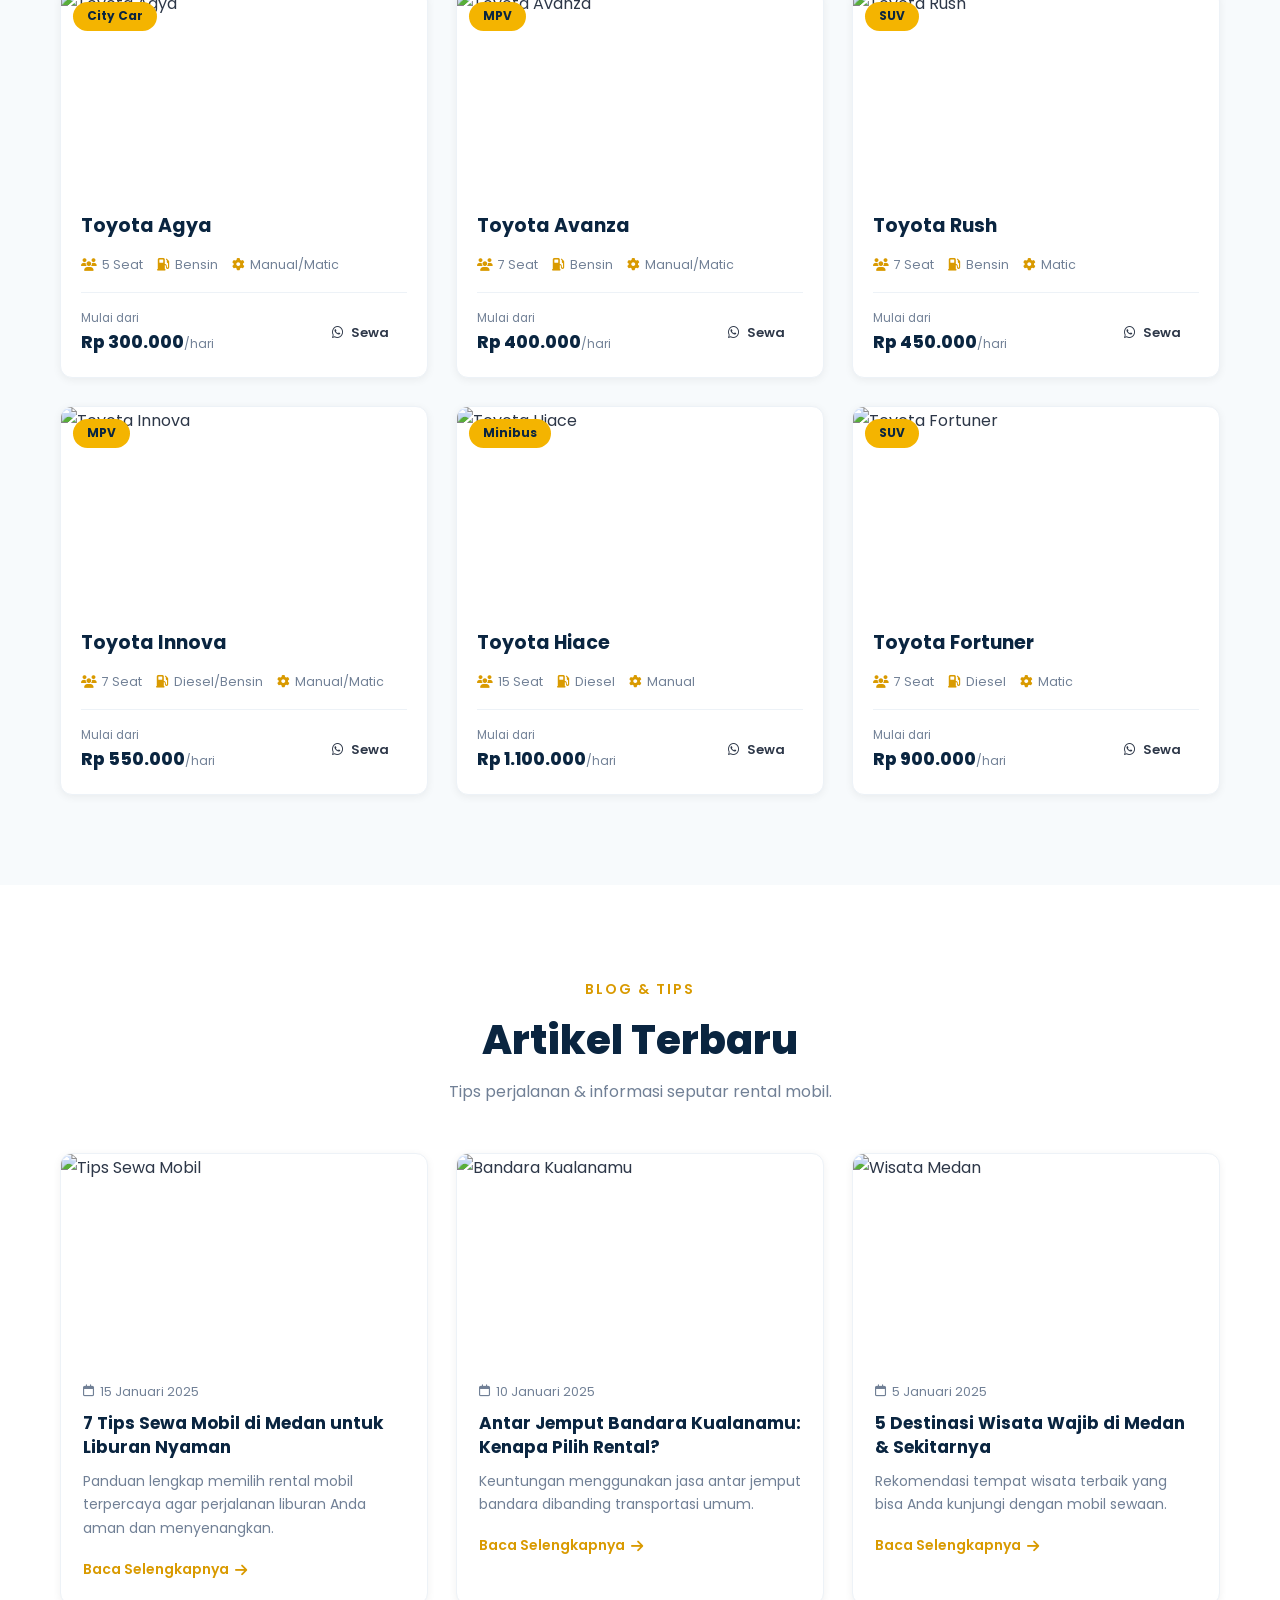
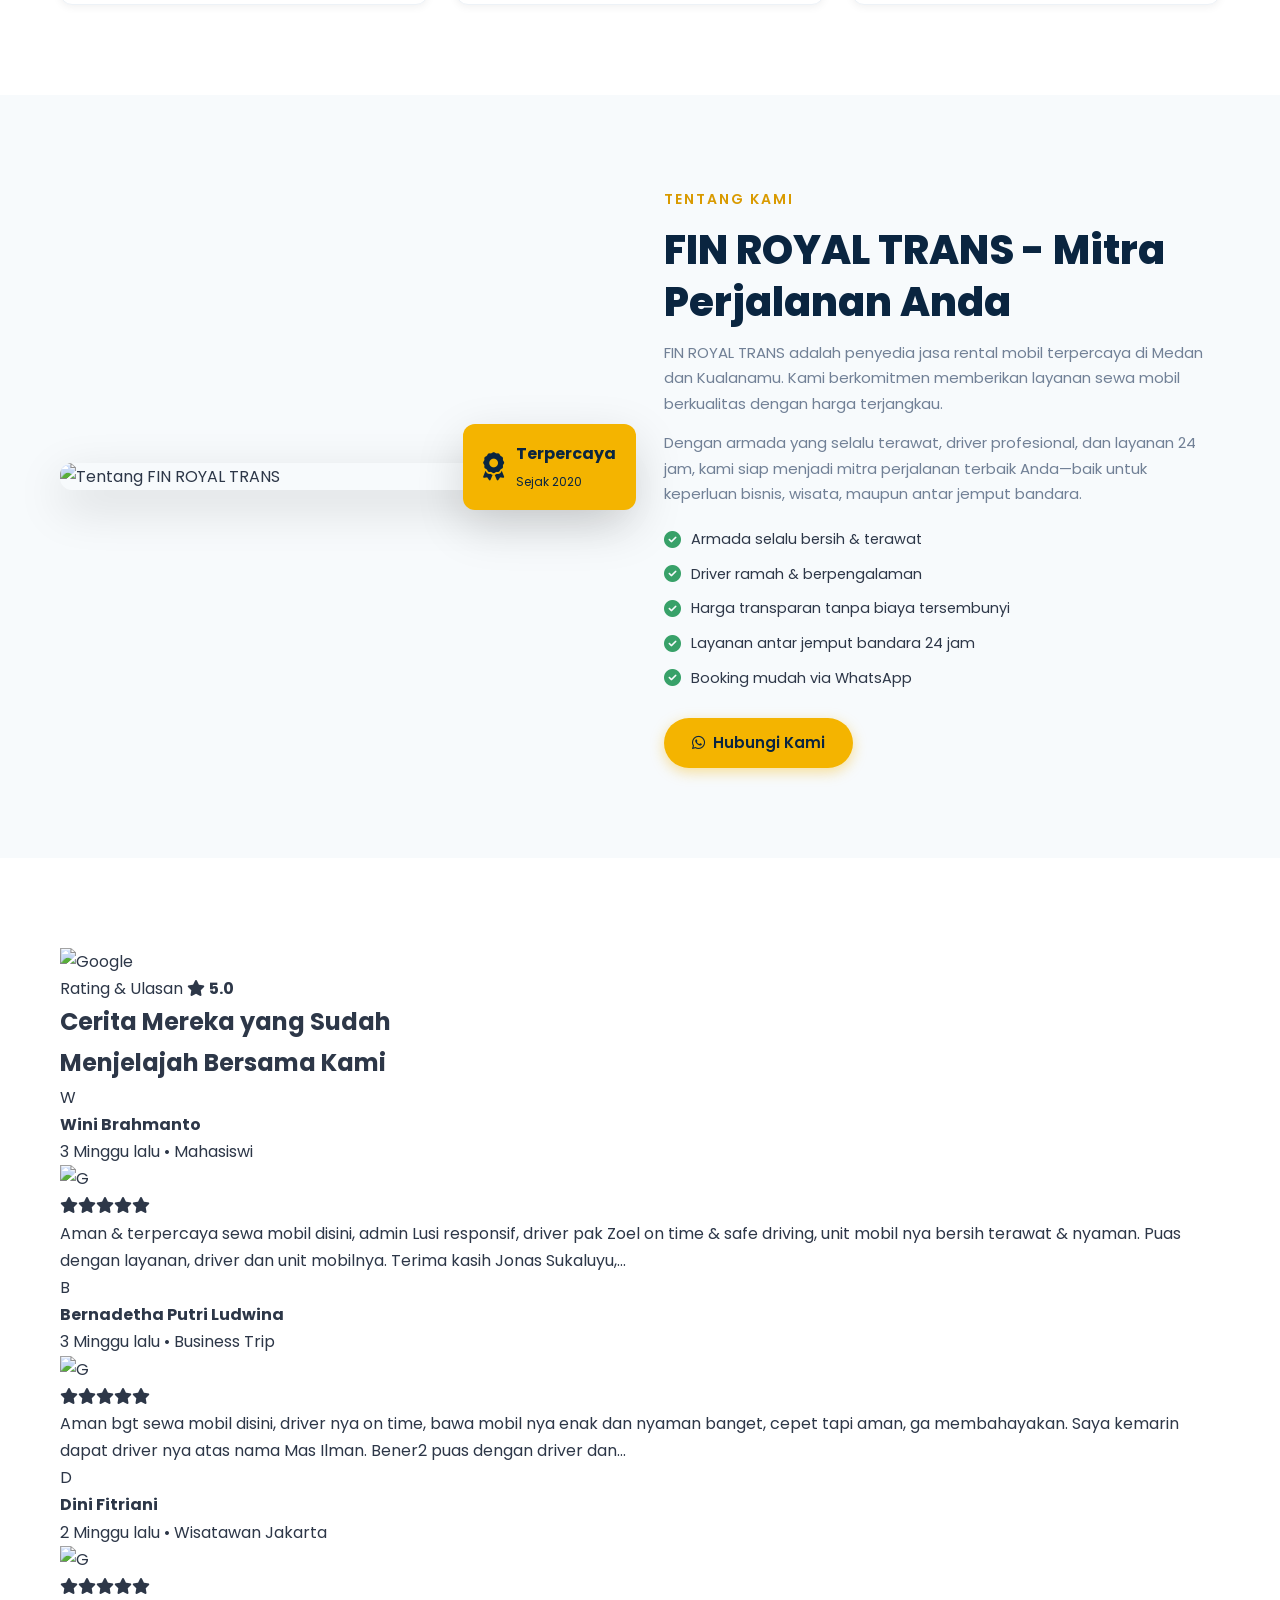
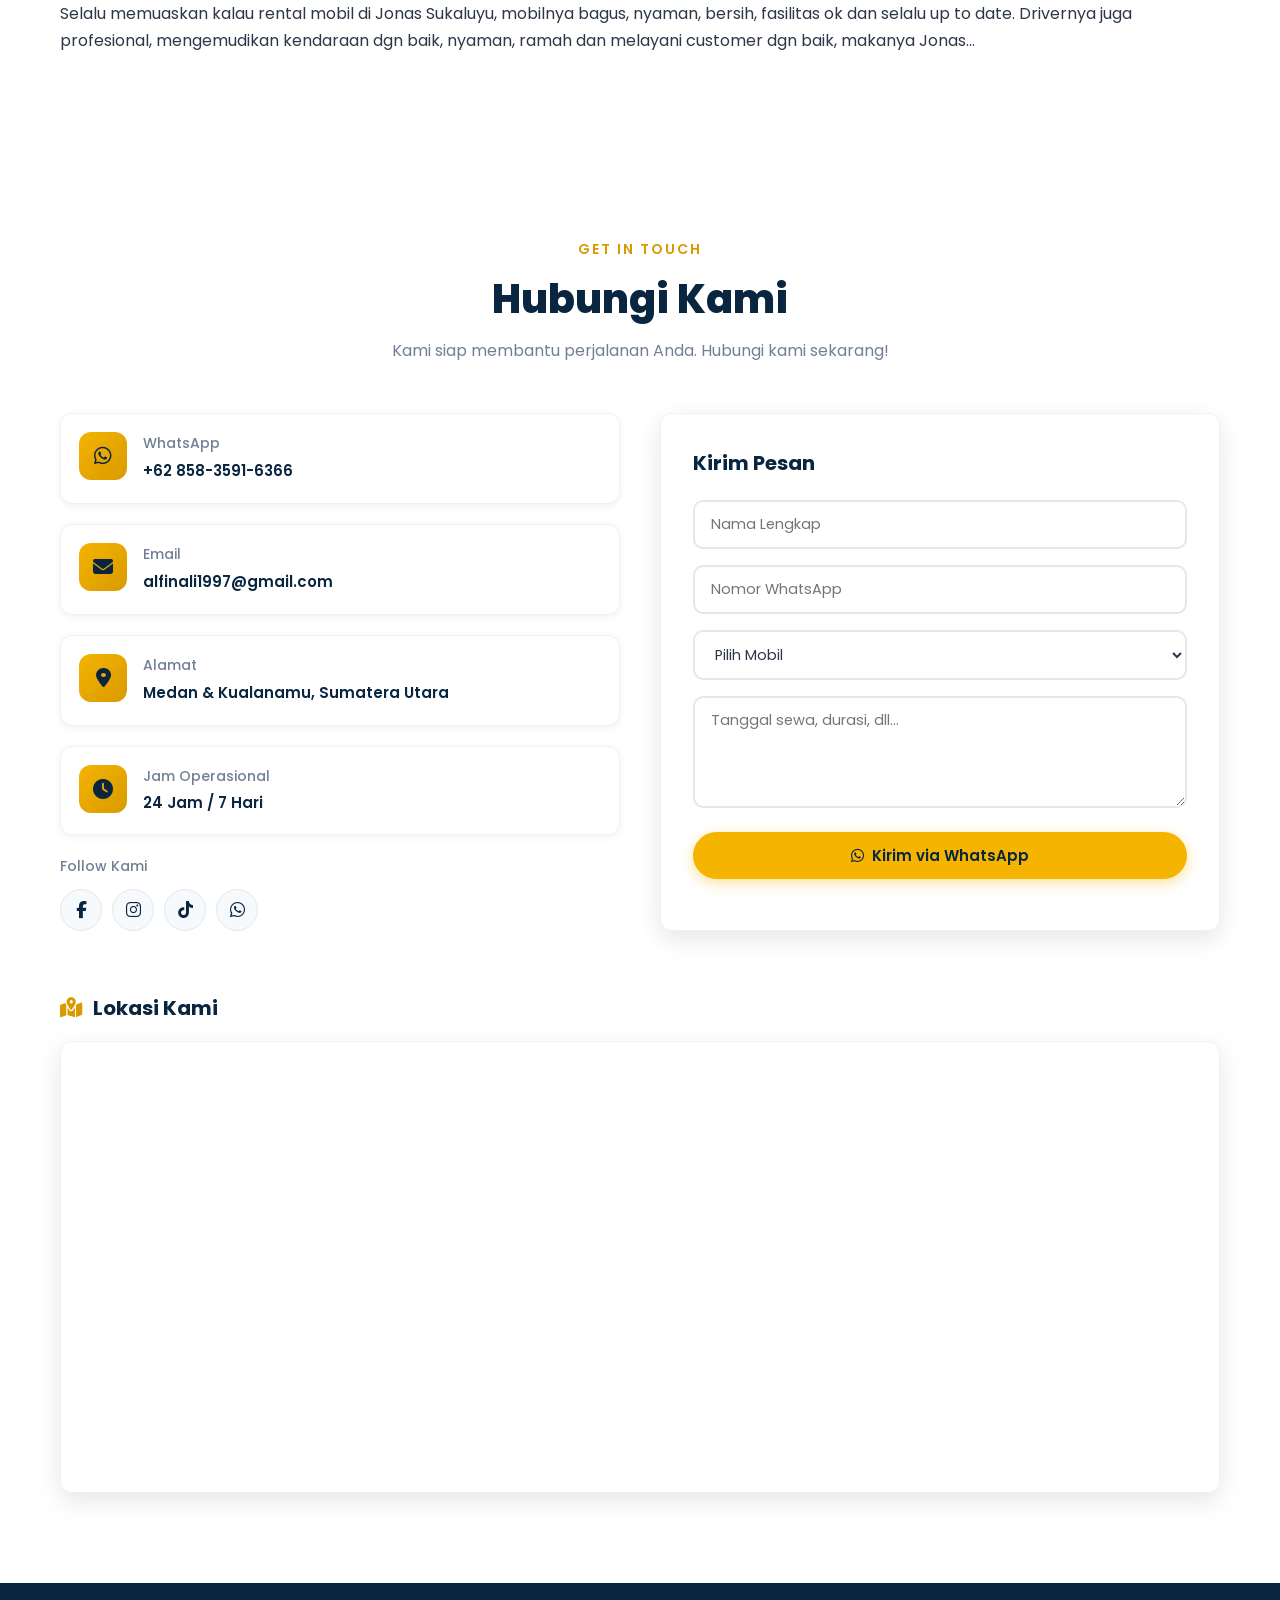
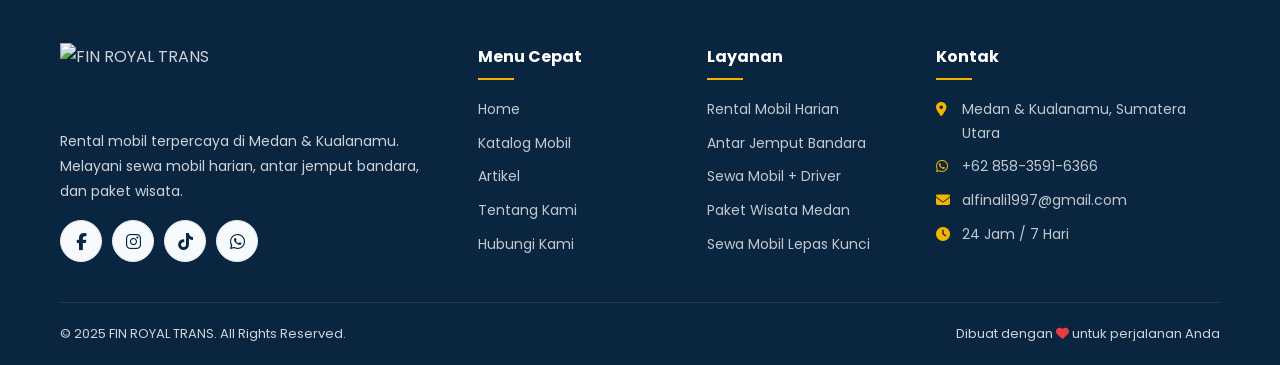
==== commit 7d050ba8: "Update index.html" ====
--- a/index.html
+++ b/index.html
@@ -418,6 +418,76 @@
         </div>
     </section>
 
+        <!-- ===== ULASAN GOOGLE ===== -->
+    <section class="section ulasan" id="ulasan">
+        <div class="container">
+            
+            <!-- Badge Rating Google -->
+            <div class="ulasan-badge-wrapper">
+                <div class="ulasan-badge">
+                    <img src="https://upload.wikimedia.org/wikipedia/commons/5/53/Google_%22G%22_Logo.svg" alt="Google" class="google-logo-small">
+                    <span>Rating & Ulasan</span>
+                    <i class="fas fa-star text-warning"></i>
+                    <strong>5.0</strong>
+                </div>
+            </div>
+
+            <h2 class="ulasan-title">Cerita Mereka yang Sudah<br>Menjelajah Bersama Kami</h2>
+
+            <div class="ulasan-grid">
+                
+                <!-- Ulasan 1 -->
+                <div class="review-card">
+                    <div class="review-header">
+                        <div class="review-avatar bg-blue">W</div>
+                        <div class="review-user">
+                            <h4>Wini Brahmanto</h4>
+                            <p>3 Minggu lalu • Mahasiswi</p>
+                        </div>
+                        <img src="https://upload.wikimedia.org/wikipedia/commons/5/53/Google_%22G%22_Logo.svg" alt="G" class="google-logo-card">
+                    </div>
+                    <div class="review-stars">
+                        <i class="fas fa-star"></i><i class="fas fa-star"></i><i class="fas fa-star"></i><i class="fas fa-star"></i><i class="fas fa-star"></i>
+                    </div>
+                    <p class="review-text">Aman & terpercaya sewa mobil disini, admin Lusi responsif, driver pak Zoel on time & safe driving, unit mobil nya bersih terawat & nyaman. Puas dengan layanan, driver dan unit mobilnya. Terima kasih Jonas Sukaluyu,...</p>
+                </div>
+
+                <!-- Ulasan 2 -->
+                <div class="review-card">
+                    <div class="review-header">
+                        <div class="review-avatar bg-blue">B</div>
+                        <div class="review-user">
+                            <h4>Bernadetha Putri Ludwina</h4>
+                            <p>3 Minggu lalu • Business Trip</p>
+                        </div>
+                        <img src="https://upload.wikimedia.org/wikipedia/commons/5/53/Google_%22G%22_Logo.svg" alt="G" class="google-logo-card">
+                    </div>
+                    <div class="review-stars">
+                        <i class="fas fa-star"></i><i class="fas fa-star"></i><i class="fas fa-star"></i><i class="fas fa-star"></i><i class="fas fa-star"></i>
+                    </div>
+                    <p class="review-text">Aman bgt sewa mobil disini, driver nya on time, bawa mobil nya enak dan nyaman banget, cepet tapi aman, ga membahayakan. Saya kemarin dapat driver nya atas nama Mas Ilman. Bener2 puas dengan driver dan...</p>
+                </div>
+
+                <!-- Ulasan 3 -->
+                <div class="review-card">
+                    <div class="review-header">
+                        <div class="review-avatar bg-blue">D</div>
+                        <div class="review-user">
+                            <h4>Dini Fitriani</h4>
+                            <p>2 Minggu lalu • Wisatawan Jakarta</p>
+                        </div>
+                        <img src="https://upload.wikimedia.org/wikipedia/commons/5/53/Google_%22G%22_Logo.svg" alt="G" class="google-logo-card">
+                    </div>
+                    <div class="review-stars">
+                        <i class="fas fa-star"></i><i class="fas fa-star"></i><i class="fas fa-star"></i><i class="fas fa-star"></i><i class="fas fa-star"></i>
+                    </div>
+                    <p class="review-text">Selalu memuaskan kalau rental mobil di Jonas Sukaluyu, mobilnya bagus, nyaman, bersih, fasilitas ok dan selalu up to date. Drivernya juga profesional, mengemudikan kendaraan dgn baik, nyaman, ramah dan melayani customer dgn baik, makanya Jonas...</p>
+                </div>
+
+            </div>
+        </div>
+    </section>
+
     <!-- ===== KONTAK ===== -->
     <section class="section kontak" id="kontak">
         <div class="container">
--- a/css/style.css
+++ b/css/style.css
@@ -99,7 +99,7 @@
     display: flex;
     align-items: center;
     justify-content: space-between;
-    height: 72px;
+    height: 85px;
     gap: 20px;
 }
 
@@ -109,7 +109,7 @@
     gap: 10px;
     flex-shrink: 0;
 }
-.logo img { height: 40px; width: auto; }
+.logo img { height: 80px; width: auto; }
 .logo-text {
     font-size: 18px;
     font-weight: 800;
@@ -684,7 +684,7 @@
     gap: 10px;
     margin-bottom: 16px;
 }
-.footer-logo img { height: 40px; }
+.footer-logo img { height: 70px; }
 .footer-logo span {
     font-size: 18px;
     font-weight: 800;
@@ -855,7 +855,7 @@
 
 @media (max-width: 480px) {
     .logo-text { font-size: 15px; }
-    .logo img { height: 34px; }
+    .logo img { height: 80px; }
     .hero-buttons { flex-direction: column; }
     .hero-buttons .btn { width: 100%; justify-content: center; }
     .hero-stats { justify-content: space-between; gap: 16px; }
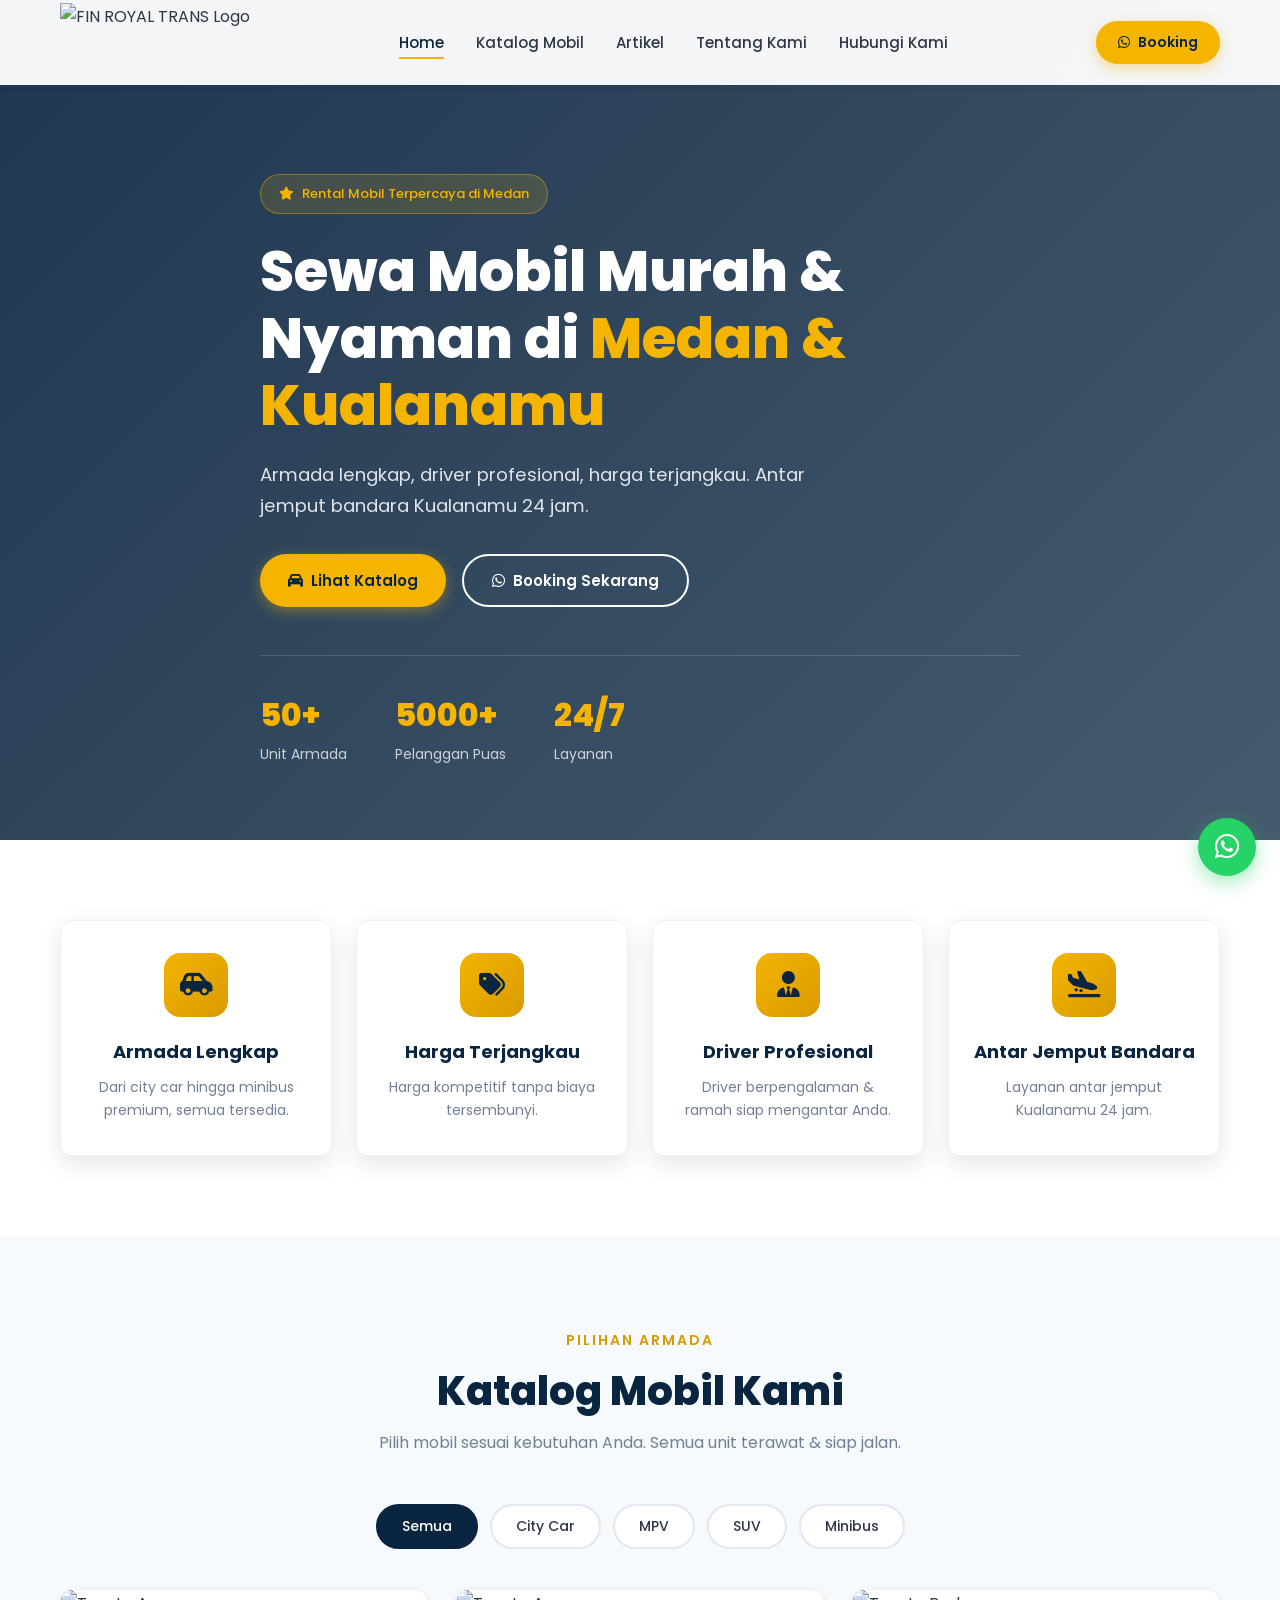
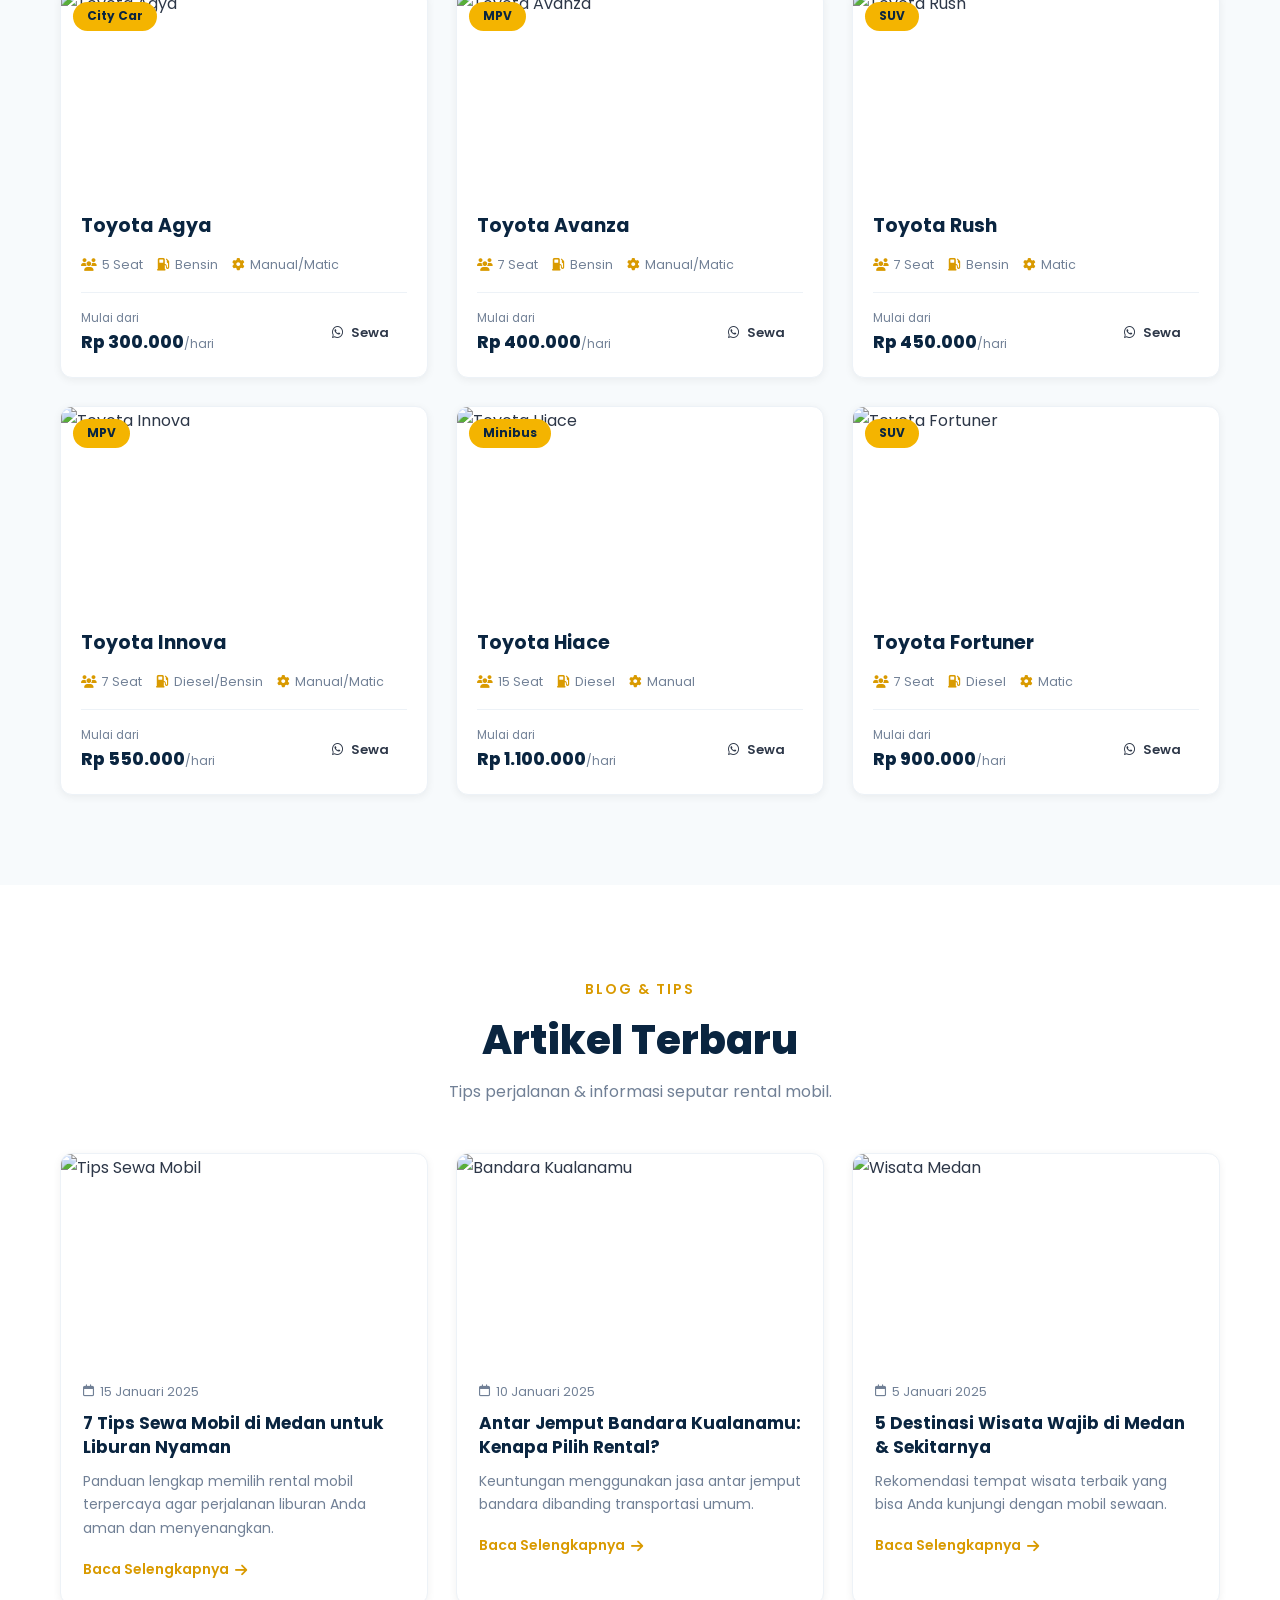
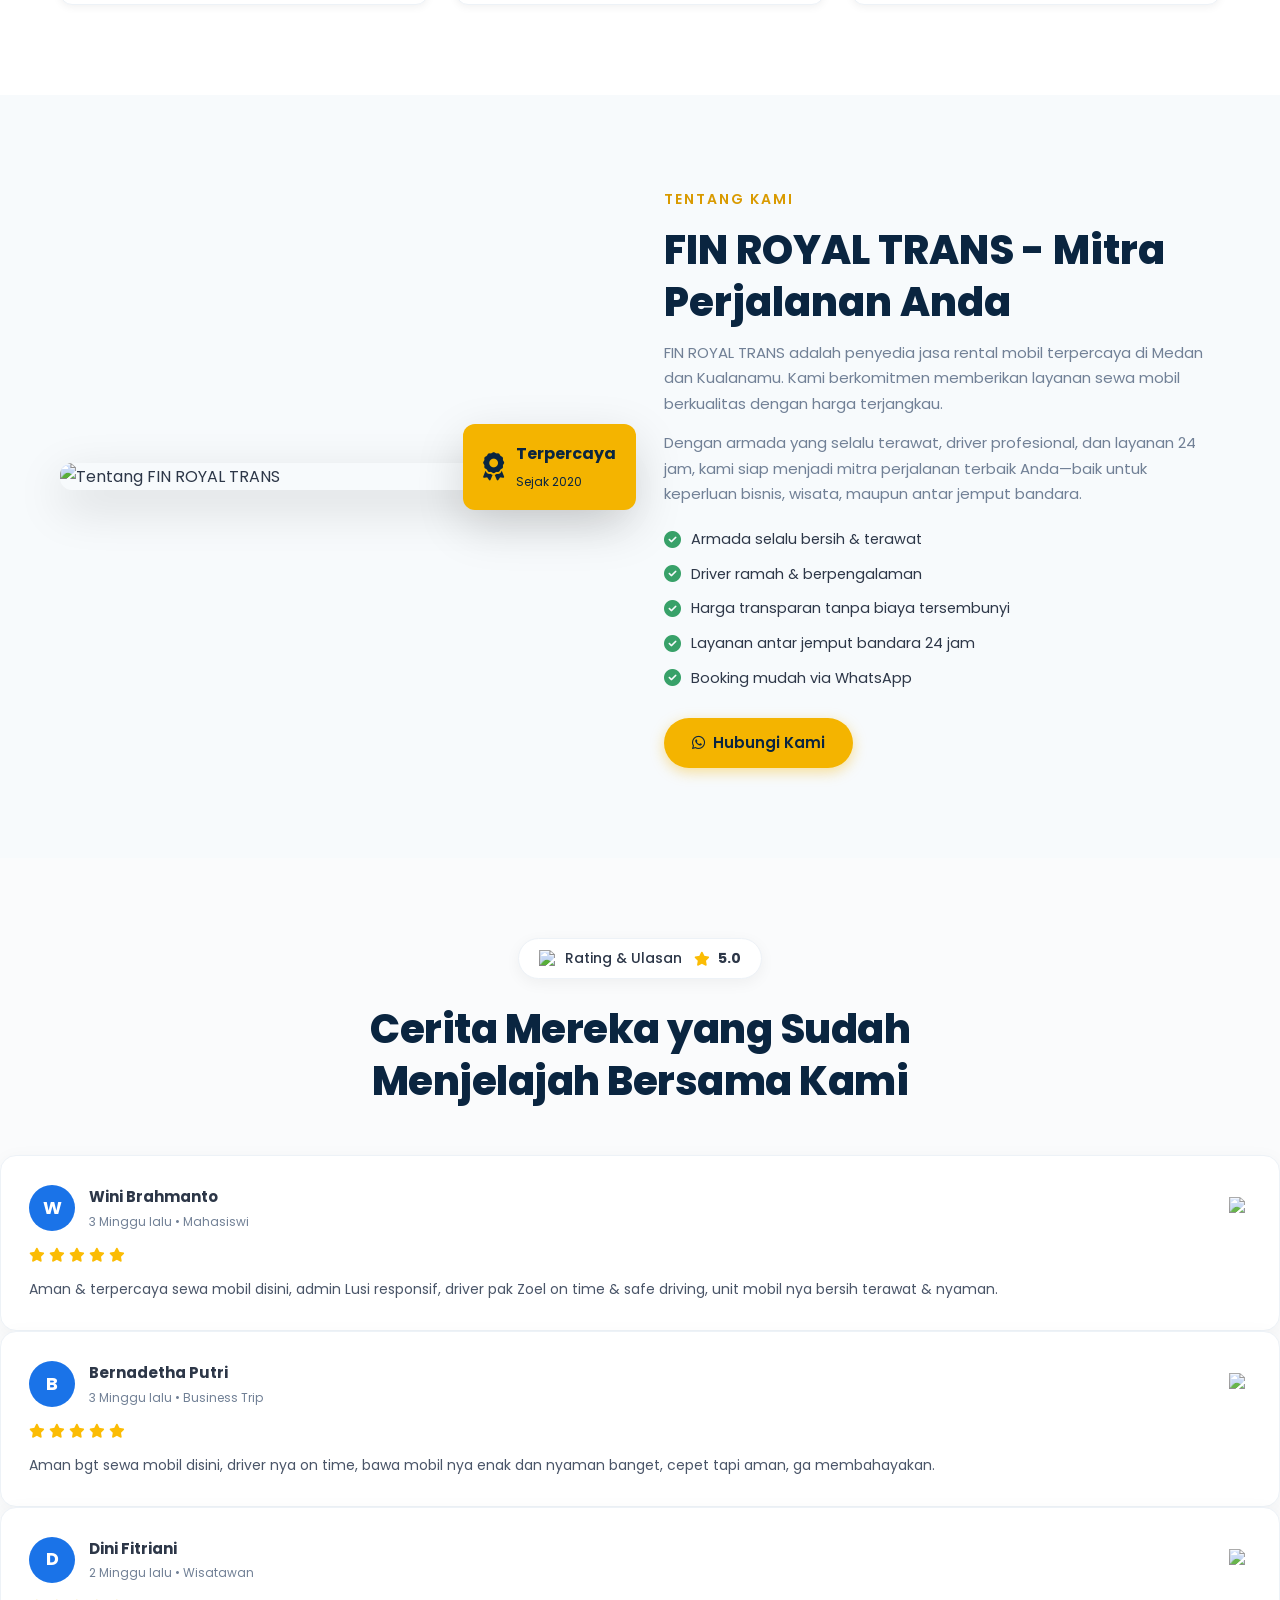
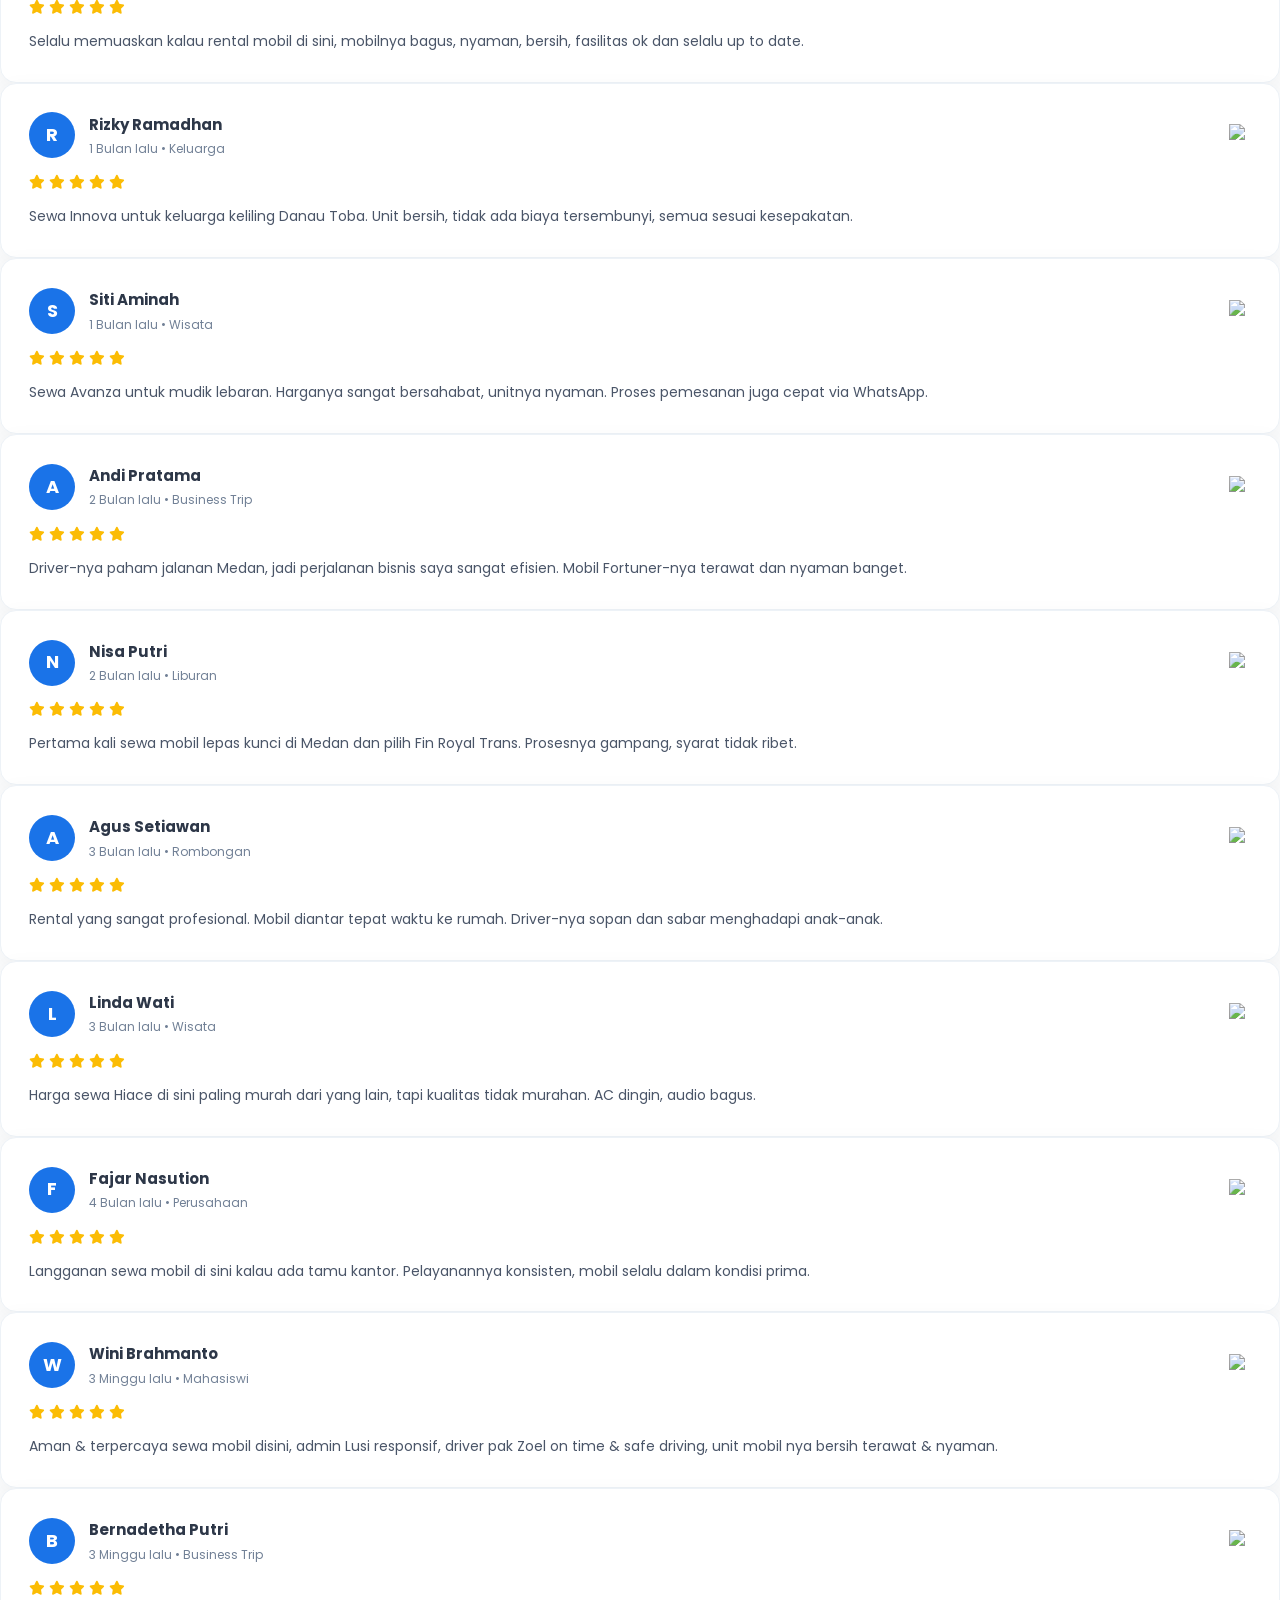
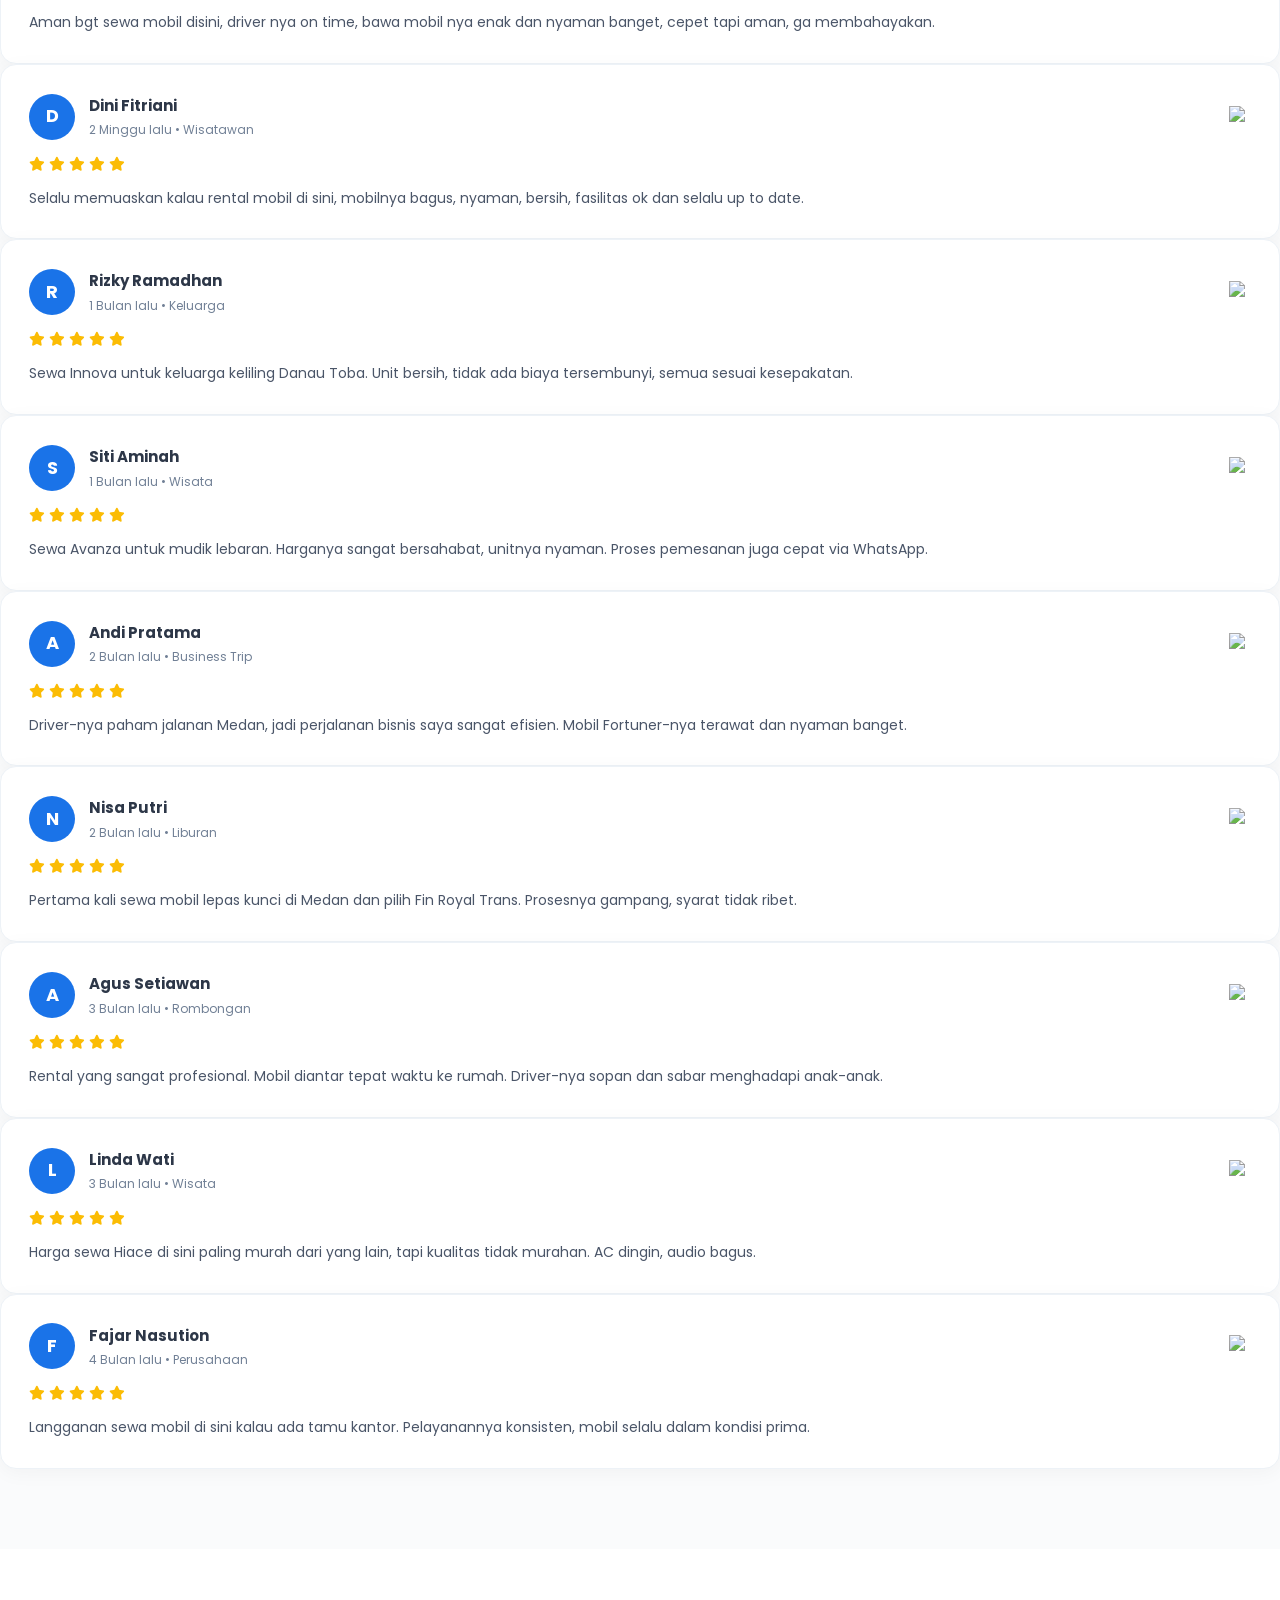
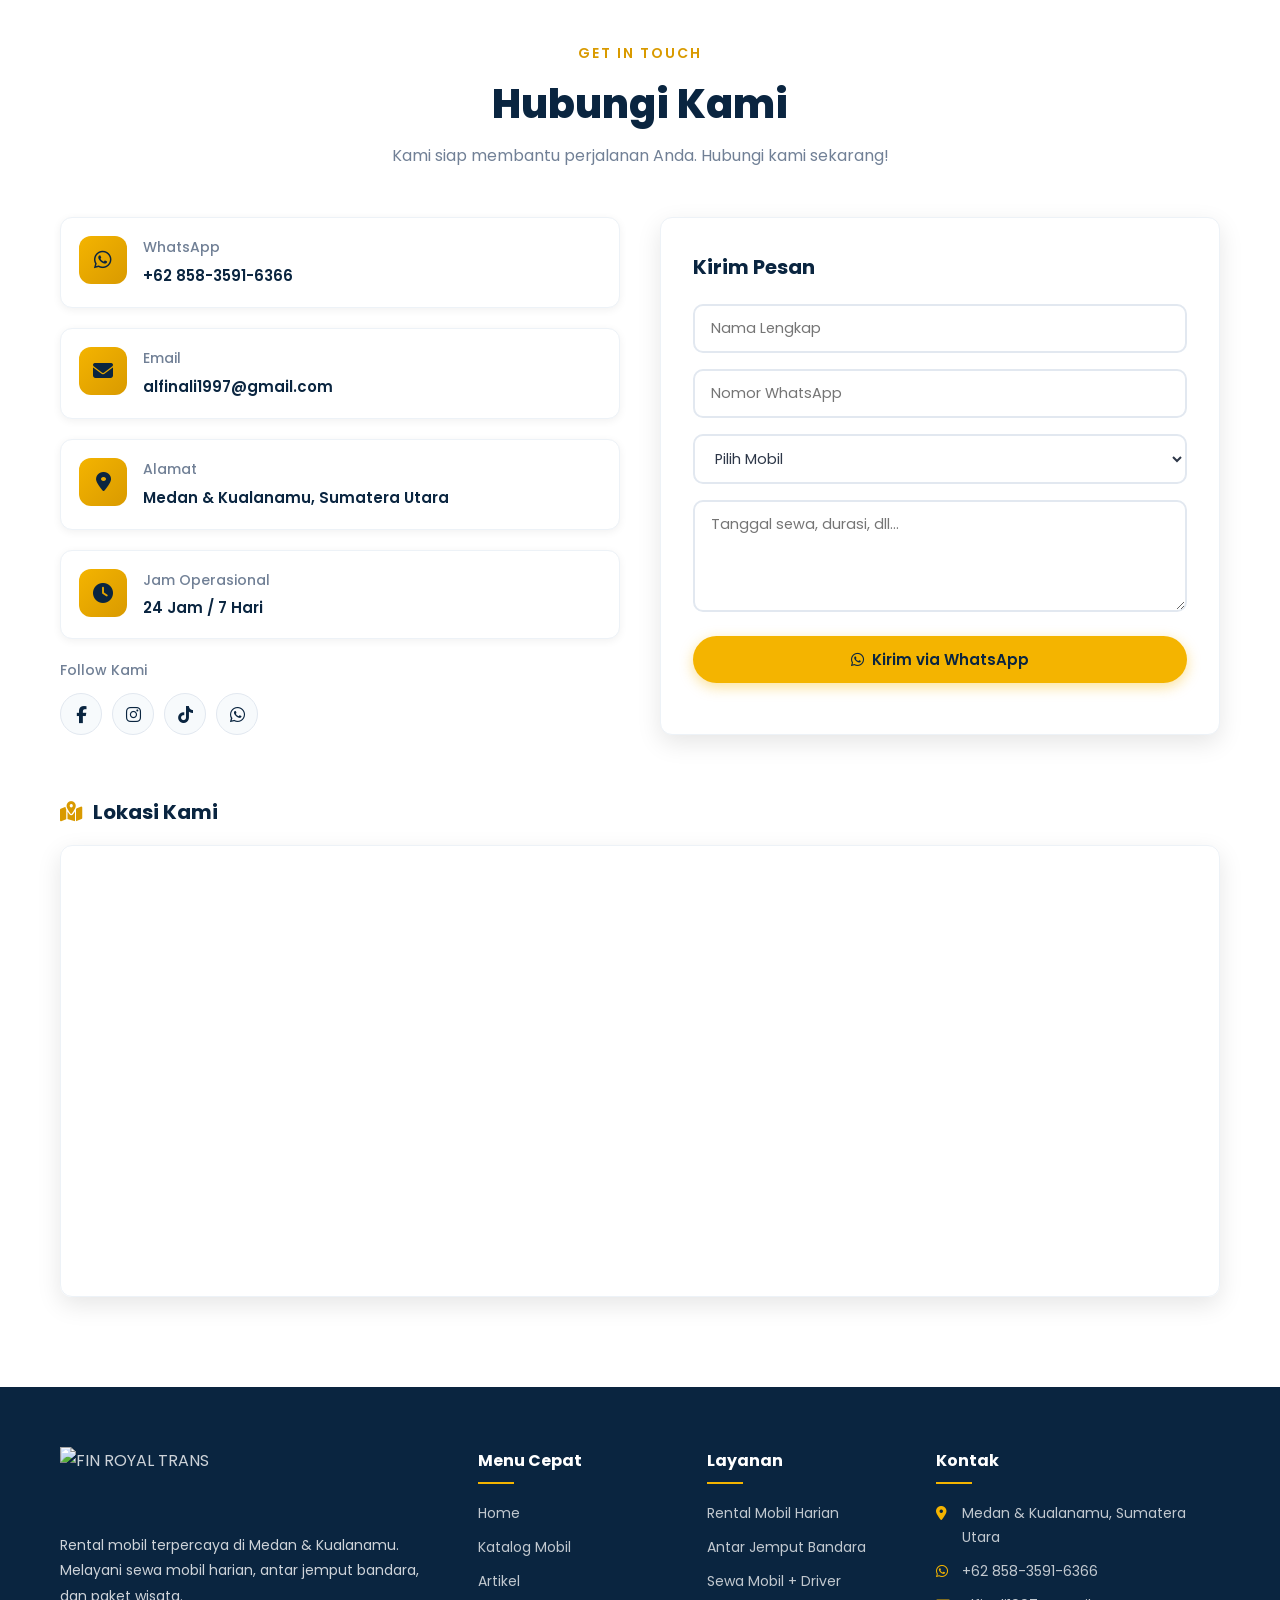
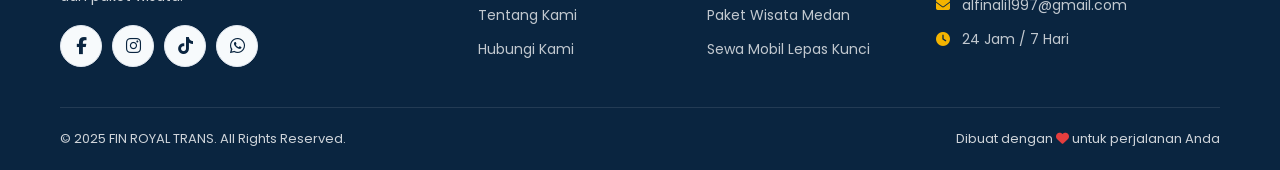
==== commit 39bd9449: "Update index.html" ====
--- a/index.html
+++ b/index.html
@@ -418,7 +418,7 @@
         </div>
     </section>
 
-        <!-- ===== ULASAN GOOGLE ===== -->
+    <!-- ===== ULASAN GOOGLE (MARQUEE) ===== -->
     <section class="section ulasan" id="ulasan">
         <div class="container">
             
@@ -433,55 +433,159 @@
             </div>
 
             <h2 class="ulasan-title">Cerita Mereka yang Sudah<br>Menjelajah Bersama Kami</h2>
-
-            <div class="ulasan-grid">
+        </div>
+
+        <!-- Marquee Area -->
+        <div class="marquee-wrapper">
+            <div class="marquee-track">
                 
-                <!-- Ulasan 1 -->
-                <div class="review-card">
-                    <div class="review-header">
-                        <div class="review-avatar bg-blue">W</div>
-                        <div class="review-user">
-                            <h4>Wini Brahmanto</h4>
-                            <p>3 Minggu lalu • Mahasiswi</p>
-                        </div>
-                        <img src="https://upload.wikimedia.org/wikipedia/commons/5/53/Google_%22G%22_Logo.svg" alt="G" class="google-logo-card">
-                    </div>
-                    <div class="review-stars">
-                        <i class="fas fa-star"></i><i class="fas fa-star"></i><i class="fas fa-star"></i><i class="fas fa-star"></i><i class="fas fa-star"></i>
-                    </div>
-                    <p class="review-text">Aman & terpercaya sewa mobil disini, admin Lusi responsif, driver pak Zoel on time & safe driving, unit mobil nya bersih terawat & nyaman. Puas dengan layanan, driver dan unit mobilnya. Terima kasih Jonas Sukaluyu,...</p>
-                </div>
-
-                <!-- Ulasan 2 -->
-                <div class="review-card">
-                    <div class="review-header">
-                        <div class="review-avatar bg-blue">B</div>
-                        <div class="review-user">
-                            <h4>Bernadetha Putri Ludwina</h4>
-                            <p>3 Minggu lalu • Business Trip</p>
-                        </div>
-                        <img src="https://upload.wikimedia.org/wikipedia/commons/5/53/Google_%22G%22_Logo.svg" alt="G" class="google-logo-card">
-                    </div>
-                    <div class="review-stars">
-                        <i class="fas fa-star"></i><i class="fas fa-star"></i><i class="fas fa-star"></i><i class="fas fa-star"></i><i class="fas fa-star"></i>
-                    </div>
-                    <p class="review-text">Aman bgt sewa mobil disini, driver nya on time, bawa mobil nya enak dan nyaman banget, cepet tapi aman, ga membahayakan. Saya kemarin dapat driver nya atas nama Mas Ilman. Bener2 puas dengan driver dan...</p>
-                </div>
-
-                <!-- Ulasan 3 -->
-                <div class="review-card">
-                    <div class="review-header">
-                        <div class="review-avatar bg-blue">D</div>
-                        <div class="review-user">
-                            <h4>Dini Fitriani</h4>
-                            <p>2 Minggu lalu • Wisatawan Jakarta</p>
-                        </div>
-                        <img src="https://upload.wikimedia.org/wikipedia/commons/5/53/Google_%22G%22_Logo.svg" alt="G" class="google-logo-card">
-                    </div>
-                    <div class="review-stars">
-                        <i class="fas fa-star"></i><i class="fas fa-star"></i><i class="fas fa-star"></i><i class="fas fa-star"></i><i class="fas fa-star"></i>
-                    </div>
-                    <p class="review-text">Selalu memuaskan kalau rental mobil di Jonas Sukaluyu, mobilnya bagus, nyaman, bersih, fasilitas ok dan selalu up to date. Drivernya juga profesional, mengemudikan kendaraan dgn baik, nyaman, ramah dan melayani customer dgn baik, makanya Jonas...</p>
+                <!-- ================= GRUP 1 (10 ULASAN) ================= -->
+                <div class="marquee-group">
+                    <!-- Ulasan 1 -->
+                    <div class="review-card">
+                        <div class="review-header">
+                            <div class="review-avatar bg-blue">W</div>
+                            <div class="review-user">
+                                <h4>Wini Brahmanto</h4>
+                                <p>3 Minggu lalu • Mahasiswi</p>
+                            </div>
+                            <img src="https://upload.wikimedia.org/wikipedia/commons/5/53/Google_%22G%22_Logo.svg" alt="G" class="google-logo-card">
+                        </div>
+                        <div class="review-stars"><i class="fas fa-star"></i><i class="fas fa-star"></i><i class="fas fa-star"></i><i class="fas fa-star"></i><i class="fas fa-star"></i></div>
+                        <p class="review-text">Aman & terpercaya sewa mobil disini, admin Lusi responsif, driver pak Zoel on time & safe driving, unit mobil nya bersih terawat & nyaman.</p>
+                    </div>
+                    <!-- Ulasan 2 -->
+                    <div class="review-card">
+                        <div class="review-header">
+                            <div class="review-avatar bg-blue">B</div>
+                            <div class="review-user">
+                                <h4>Bernadetha Putri</h4>
+                                <p>3 Minggu lalu • Business Trip</p>
+                            </div>
+                            <img src="https://upload.wikimedia.org/wikipedia/commons/5/53/Google_%22G%22_Logo.svg" alt="G" class="google-logo-card">
+                        </div>
+                        <div class="review-stars"><i class="fas fa-star"></i><i class="fas fa-star"></i><i class="fas fa-star"></i><i class="fas fa-star"></i><i class="fas fa-star"></i></div>
+                        <p class="review-text">Aman bgt sewa mobil disini, driver nya on time, bawa mobil nya enak dan nyaman banget, cepet tapi aman, ga membahayakan.</p>
+                    </div>
+                    <!-- Ulasan 3 -->
+                    <div class="review-card">
+                        <div class="review-header">
+                            <div class="review-avatar bg-blue">D</div>
+                            <div class="review-user">
+                                <h4>Dini Fitriani</h4>
+                                <p>2 Minggu lalu • Wisatawan</p>
+                            </div>
+                            <img src="https://upload.wikimedia.org/wikipedia/commons/5/53/Google_%22G%22_Logo.svg" alt="G" class="google-logo-card">
+                        </div>
+                        <div class="review-stars"><i class="fas fa-star"></i><i class="fas fa-star"></i><i class="fas fa-star"></i><i class="fas fa-star"></i><i class="fas fa-star"></i></div>
+                        <p class="review-text">Selalu memuaskan kalau rental mobil di sini, mobilnya bagus, nyaman, bersih, fasilitas ok dan selalu up to date.</p>
+                    </div>
+                    <!-- Ulasan 4 -->
+                    <div class="review-card">
+                        <div class="review-header">
+                            <div class="review-avatar bg-blue">R</div>
+                            <div class="review-user">
+                                <h4>Rizky Ramadhan</h4>
+                                <p>1 Bulan lalu • Keluarga</p>
+                            </div>
+                            <img src="https://upload.wikimedia.org/wikipedia/commons/5/53/Google_%22G%22_Logo.svg" alt="G" class="google-logo-card">
+                        </div>
+                        <div class="review-stars"><i class="fas fa-star"></i><i class="fas fa-star"></i><i class="fas fa-star"></i><i class="fas fa-star"></i><i class="fas fa-star"></i></div>
+                        <p class="review-text">Sewa Innova untuk keluarga keliling Danau Toba. Unit bersih, tidak ada biaya tersembunyi, semua sesuai kesepakatan.</p>
+                    </div>
+                    <!-- Ulasan 5 -->
+                    <div class="review-card">
+                        <div class="review-header">
+                            <div class="review-avatar bg-blue">S</div>
+                            <div class="review-user">
+                                <h4>Siti Aminah</h4>
+                                <p>1 Bulan lalu • Wisata</p>
+                            </div>
+                            <img src="https://upload.wikimedia.org/wikipedia/commons/5/53/Google_%22G%22_Logo.svg" alt="G" class="google-logo-card">
+                        </div>
+                        <div class="review-stars"><i class="fas fa-star"></i><i class="fas fa-star"></i><i class="fas fa-star"></i><i class="fas fa-star"></i><i class="fas fa-star"></i></div>
+                        <p class="review-text">Sewa Avanza untuk mudik lebaran. Harganya sangat bersahabat, unitnya nyaman. Proses pemesanan juga cepat via WhatsApp.</p>
+                    </div>
+                    <!-- Ulasan 6 -->
+                    <div class="review-card">
+                        <div class="review-header">
+                            <div class="review-avatar bg-blue">A</div>
+                            <div class="review-user">
+                                <h4>Andi Pratama</h4>
+                                <p>2 Bulan lalu • Business Trip</p>
+                            </div>
+                            <img src="https://upload.wikimedia.org/wikipedia/commons/5/53/Google_%22G%22_Logo.svg" alt="G" class="google-logo-card">
+                        </div>
+                        <div class="review-stars"><i class="fas fa-star"></i><i class="fas fa-star"></i><i class="fas fa-star"></i><i class="fas fa-star"></i><i class="fas fa-star"></i></div>
+                        <p class="review-text">Driver-nya paham jalanan Medan, jadi perjalanan bisnis saya sangat efisien. Mobil Fortuner-nya terawat dan nyaman banget.</p>
+                    </div>
+                    <!-- Ulasan 7 -->
+                    <div class="review-card">
+                        <div class="review-header">
+                            <div class="review-avatar bg-blue">N</div>
+                            <div class="review-user">
+                                <h4>Nisa Putri</h4>
+                                <p>2 Bulan lalu • Liburan</p>
+                            </div>
+                            <img src="https://upload.wikimedia.org/wikipedia/commons/5/53/Google_%22G%22_Logo.svg" alt="G" class="google-logo-card">
+                        </div>
+                        <div class="review-stars"><i class="fas fa-star"></i><i class="fas fa-star"></i><i class="fas fa-star"></i><i class="fas fa-star"></i><i class="fas fa-star"></i></div>
+                        <p class="review-text">Pertama kali sewa mobil lepas kunci di Medan dan pilih Fin Royal Trans. Prosesnya gampang, syarat tidak ribet.</p>
+                    </div>
+                    <!-- Ulasan 8 -->
+                    <div class="review-card">
+                        <div class="review-header">
+                            <div class="review-avatar bg-blue">A</div>
+                            <div class="review-user">
+                                <h4>Agus Setiawan</h4>
+                                <p>3 Bulan lalu • Rombongan</p>
+                            </div>
+                            <img src="https://upload.wikimedia.org/wikipedia/commons/5/53/Google_%22G%22_Logo.svg" alt="G" class="google-logo-card">
+                        </div>
+                        <div class="review-stars"><i class="fas fa-star"></i><i class="fas fa-star"></i><i class="fas fa-star"></i><i class="fas fa-star"></i><i class="fas fa-star"></i></div>
+                        <p class="review-text">Rental yang sangat profesional. Mobil diantar tepat waktu ke rumah. Driver-nya sopan dan sabar menghadapi anak-anak.</p>
+                    </div>
+                    <!-- Ulasan 9 -->
+                    <div class="review-card">
+                        <div class="review-header">
+                            <div class="review-avatar bg-blue">L</div>
+                            <div class="review-user">
+                                <h4>Linda Wati</h4>
+                                <p>3 Bulan lalu • Wisata</p>
+                            </div>
+                            <img src="https://upload.wikimedia.org/wikipedia/commons/5/53/Google_%22G%22_Logo.svg" alt="G" class="google-logo-card">
+                        </div>
+                        <div class="review-stars"><i class="fas fa-star"></i><i class="fas fa-star"></i><i class="fas fa-star"></i><i class="fas fa-star"></i><i class="fas fa-star"></i></div>
+                        <p class="review-text">Harga sewa Hiace di sini paling murah dari yang lain, tapi kualitas tidak murahan. AC dingin, audio bagus.</p>
+                    </div>
+                    <!-- Ulasan 10 -->
+                    <div class="review-card">
+                        <div class="review-header">
+                            <div class="review-avatar bg-blue">F</div>
+                            <div class="review-user">
+                                <h4>Fajar Nasution</h4>
+                                <p>4 Bulan lalu • Perusahaan</p>
+                            </div>
+                            <img src="https://upload.wikimedia.org/wikipedia/commons/5/53/Google_%22G%22_Logo.svg" alt="G" class="google-logo-card">
+                        </div>
+                        <div class="review-stars"><i class="fas fa-star"></i><i class="fas fa-star"></i><i class="fas fa-star"></i><i class="fas fa-star"></i><i class="fas fa-star"></i></div>
+                        <p class="review-text">Langganan sewa mobil di sini kalau ada tamu kantor. Pelayanannya konsisten, mobil selalu dalam kondisi prima.</p>
+                    </div>
+                </div>
+
+                <!-- ================= GRUP 2 (DUPLIKASI UNTUK ANIMASI) ================= -->
+                <div class="marquee-group" aria-hidden="true">
+                    <!-- Salinan Ulasan 1 s/d 10 (Sama Persis) -->
+                    <div class="review-card"><div class="review-header"><div class="review-avatar bg-blue">W</div><div class="review-user"><h4>Wini Brahmanto</h4><p>3 Minggu lalu • Mahasiswi</p></div><img src="https://upload.wikimedia.org/wikipedia/commons/5/53/Google_%22G%22_Logo.svg" alt="G" class="google-logo-card"></div><div class="review-stars"><i class="fas fa-star"></i><i class="fas fa-star"></i><i class="fas fa-star"></i><i class="fas fa-star"></i><i class="fas fa-star"></i></div><p class="review-text">Aman & terpercaya sewa mobil disini, admin Lusi responsif, driver pak Zoel on time & safe driving, unit mobil nya bersih terawat & nyaman.</p></div>
+                    <div class="review-card"><div class="review-header"><div class="review-avatar bg-blue">B</div><div class="review-user"><h4>Bernadetha Putri</h4><p>3 Minggu lalu • Business Trip</p></div><img src="https://upload.wikimedia.org/wikipedia/commons/5/53/Google_%22G%22_Logo.svg" alt="G" class="google-logo-card"></div><div class="review-stars"><i class="fas fa-star"></i><i class="fas fa-star"></i><i class="fas fa-star"></i><i class="fas fa-star"></i><i class="fas fa-star"></i></div><p class="review-text">Aman bgt sewa mobil disini, driver nya on time, bawa mobil nya enak dan nyaman banget, cepet tapi aman, ga membahayakan.</p></div>
+                    <div class="review-card"><div class="review-header"><div class="review-avatar bg-blue">D</div><div class="review-user"><h4>Dini Fitriani</h4><p>2 Minggu lalu • Wisatawan</p></div><img src="https://upload.wikimedia.org/wikipedia/commons/5/53/Google_%22G%22_Logo.svg" alt="G" class="google-logo-card"></div><div class="review-stars"><i class="fas fa-star"></i><i class="fas fa-star"></i><i class="fas fa-star"></i><i class="fas fa-star"></i><i class="fas fa-star"></i></div><p class="review-text">Selalu memuaskan kalau rental mobil di sini, mobilnya bagus, nyaman, bersih, fasilitas ok dan selalu up to date.</p></div>
+                    <div class="review-card"><div class="review-header"><div class="review-avatar bg-blue">R</div><div class="review-user"><h4>Rizky Ramadhan</h4><p>1 Bulan lalu • Keluarga</p></div><img src="https://upload.wikimedia.org/wikipedia/commons/5/53/Google_%22G%22_Logo.svg" alt="G" class="google-logo-card"></div><div class="review-stars"><i class="fas fa-star"></i><i class="fas fa-star"></i><i class="fas fa-star"></i><i class="fas fa-star"></i><i class="fas fa-star"></i></div><p class="review-text">Sewa Innova untuk keluarga keliling Danau Toba. Unit bersih, tidak ada biaya tersembunyi, semua sesuai kesepakatan.</p></div>
+                    <div class="review-card"><div class="review-header"><div class="review-avatar bg-blue">S</div><div class="review-user"><h4>Siti Aminah</h4><p>1 Bulan lalu • Wisata</p></div><img src="https://upload.wikimedia.org/wikipedia/commons/5/53/Google_%22G%22_Logo.svg" alt="G" class="google-logo-card"></div><div class="review-stars"><i class="fas fa-star"></i><i class="fas fa-star"></i><i class="fas fa-star"></i><i class="fas fa-star"></i><i class="fas fa-star"></i></div><p class="review-text">Sewa Avanza untuk mudik lebaran. Harganya sangat bersahabat, unitnya nyaman. Proses pemesanan juga cepat via WhatsApp.</p></div>
+                    <div class="review-card"><div class="review-header"><div class="review-avatar bg-blue">A</div><div class="review-user"><h4>Andi Pratama</h4><p>2 Bulan lalu • Business Trip</p></div><img src="https://upload.wikimedia.org/wikipedia/commons/5/53/Google_%22G%22_Logo.svg" alt="G" class="google-logo-card"></div><div class="review-stars"><i class="fas fa-star"></i><i class="fas fa-star"></i><i class="fas fa-star"></i><i class="fas fa-star"></i><i class="fas fa-star"></i></div><p class="review-text">Driver-nya paham jalanan Medan, jadi perjalanan bisnis saya sangat efisien. Mobil Fortuner-nya terawat dan nyaman banget.</p></div>
+                    <div class="review-card"><div class="review-header"><div class="review-avatar bg-blue">N</div><div class="review-user"><h4>Nisa Putri</h4><p>2 Bulan lalu • Liburan</p></div><img src="https://upload.wikimedia.org/wikipedia/commons/5/53/Google_%22G%22_Logo.svg" alt="G" class="google-logo-card"></div><div class="review-stars"><i class="fas fa-star"></i><i class="fas fa-star"></i><i class="fas fa-star"></i><i class="fas fa-star"></i><i class="fas fa-star"></i></div><p class="review-text">Pertama kali sewa mobil lepas kunci di Medan dan pilih Fin Royal Trans. Prosesnya gampang, syarat tidak ribet.</p></div>
+                    <div class="review-card"><div class="review-header"><div class="review-avatar bg-blue">A</div><div class="review-user"><h4>Agus Setiawan</h4><p>3 Bulan lalu • Rombongan</p></div><img src="https://upload.wikimedia.org/wikipedia/commons/5/53/Google_%22G%22_Logo.svg" alt="G" class="google-logo-card"></div><div class="review-stars"><i class="fas fa-star"></i><i class="fas fa-star"></i><i class="fas fa-star"></i><i class="fas fa-star"></i><i class="fas fa-star"></i></div><p class="review-text">Rental yang sangat profesional. Mobil diantar tepat waktu ke rumah. Driver-nya sopan dan sabar menghadapi anak-anak.</p></div>
+                    <div class="review-card"><div class="review-header"><div class="review-avatar bg-blue">L</div><div class="review-user"><h4>Linda Wati</h4><p>3 Bulan lalu • Wisata</p></div><img src="https://upload.wikimedia.org/wikipedia/commons/5/53/Google_%22G%22_Logo.svg" alt="G" class="google-logo-card"></div><div class="review-stars"><i class="fas fa-star"></i><i class="fas fa-star"></i><i class="fas fa-star"></i><i class="fas fa-star"></i><i class="fas fa-star"></i></div><p class="review-text">Harga sewa Hiace di sini paling murah dari yang lain, tapi kualitas tidak murahan. AC dingin, audio bagus.</p></div>
+                    <div class="review-card"><div class="review-header"><div class="review-avatar bg-blue">F</div><div class="review-user"><h4>Fajar Nasution</h4><p>4 Bulan lalu • Perusahaan</p></div><img src="https://upload.wikimedia.org/wikipedia/commons/5/53/Google_%22G%22_Logo.svg" alt="G" class="google-logo-card"></div><div class="review-stars"><i class="fas fa-star"></i><i class="fas fa-star"></i><i class="fas fa-star"></i><i class="fas fa-star"></i><i class="fas fa-star"></i></div><p class="review-text">Langganan sewa mobil di sini kalau ada tamu kantor. Pelayanannya konsisten, mobil selalu dalam kondisi prima.</p></div>
                 </div>
 
             </div>
--- a/css/style.css
+++ b/css/style.css
@@ -864,3 +864,156 @@
     .kontak-form { padding: 22px; }
     .float-wa { width: 52px; height: 52px; font-size: 24px; }
 }
+
+/* ===== ULASAN GOOGLE (GRID) ===== */
+.ulasan {
+    background-color: #fafbfc; /* Warna background abu sangat muda */
+    padding: 80px 0;
+}
+
+.ulasan-badge-wrapper {
+    display: flex;
+    justify-content: center;
+    margin-bottom: 24px;
+}
+
+.ulasan-badge {
+    display: inline-flex;
+    align-items: center;
+    gap: 8px;
+    background: var(--white);
+    padding: 8px 20px;
+    border-radius: 50px;
+    box-shadow: 0 4px 15px rgba(0,0,0,0.05);
+    border: 1px solid #edf2f7;
+    font-size: 14px;
+    font-weight: 500;
+    color: var(--text);
+}
+
+.ulasan-badge .google-logo-small {
+    width: 18px;
+    height: 18px;
+}
+
+.ulasan-badge .text-warning {
+    color: #fbbc04;
+    margin-left: 4px;
+}
+
+.ulasan-badge strong {
+    color: var(--text);
+    font-weight: 700;
+}
+
+.ulasan-title {
+    text-align: center;
+    font-size: clamp(1.75rem, 3.5vw, 2.5rem);
+    font-weight: 800;
+    color: var(--primary); /* Warna biru gelap #0a2540 */
+    line-height: 1.3;
+    margin-bottom: 48px;
+    letter-spacing: -0.5px;
+}
+
+.ulasan-grid {
+    display: grid;
+    grid-template-columns: repeat(3, 1fr);
+    gap: 24px;
+}
+
+.review-card {
+    background: var(--white);
+    border-radius: 16px;
+    padding: 28px;
+    box-shadow: 0 4px 20px rgba(0,0,0,0.04);
+    border: 1px solid #edf2f7;
+    transition: var(--transition);
+    display: flex;
+    flex-direction: column;
+}
+
+.review-card:hover {
+    box-shadow: 0 10px 30px rgba(0,0,0,0.08);
+    transform: translateY(-5px);
+}
+
+.review-header {
+    display: flex;
+    align-items: center;
+    gap: 14px;
+    margin-bottom: 16px;
+}
+
+.review-avatar {
+    width: 46px;
+    height: 46px;
+    border-radius: 50%;
+    display: flex;
+    align-items: center;
+    justify-content: center;
+    color: var(--white);
+    font-weight: 700;
+    font-size: 18px;
+    flex-shrink: 0;
+}
+
+.bg-blue { background: #1a73e8; } /* Biru khas Google */
+
+.review-user {
+    flex-grow: 1;
+}
+
+.review-user h4 {
+    font-size: 15px;
+    font-weight: 700;
+    color: var(--text);
+    margin-bottom: 2px;
+}
+
+.review-user p {
+    font-size: 12px;
+    color: #718096;
+    margin: 0;
+}
+
+.google-logo-card {
+    width: 22px;
+    height: 22px;
+    opacity: 0.9;
+}
+
+.review-stars {
+    color: #fbbc04;
+    font-size: 14px;
+    display: flex;
+    gap: 4px;
+    margin-bottom: 16px;
+}
+
+.review-text {
+    font-size: 14px;
+    color: #4a5568;
+    line-height: 1.7;
+    margin: 0;
+    display: -webkit-box;
+    -webkit-line-clamp: 4; /* Membatasi maksimal 4 baris teks */
+    -webkit-box-orient: vertical;
+    overflow: hidden;
+}
+
+/* Responsif untuk Tablet & HP */
+@media (max-width: 992px) {
+    .ulasan-grid {
+        grid-template-columns: repeat(2, 1fr);
+    }
+}
+
+@media (max-width: 768px) {
+    .ulasan-grid {
+        grid-template-columns: 1fr;
+    }
+    .review-card {
+        padding: 20px;
+    }
+}
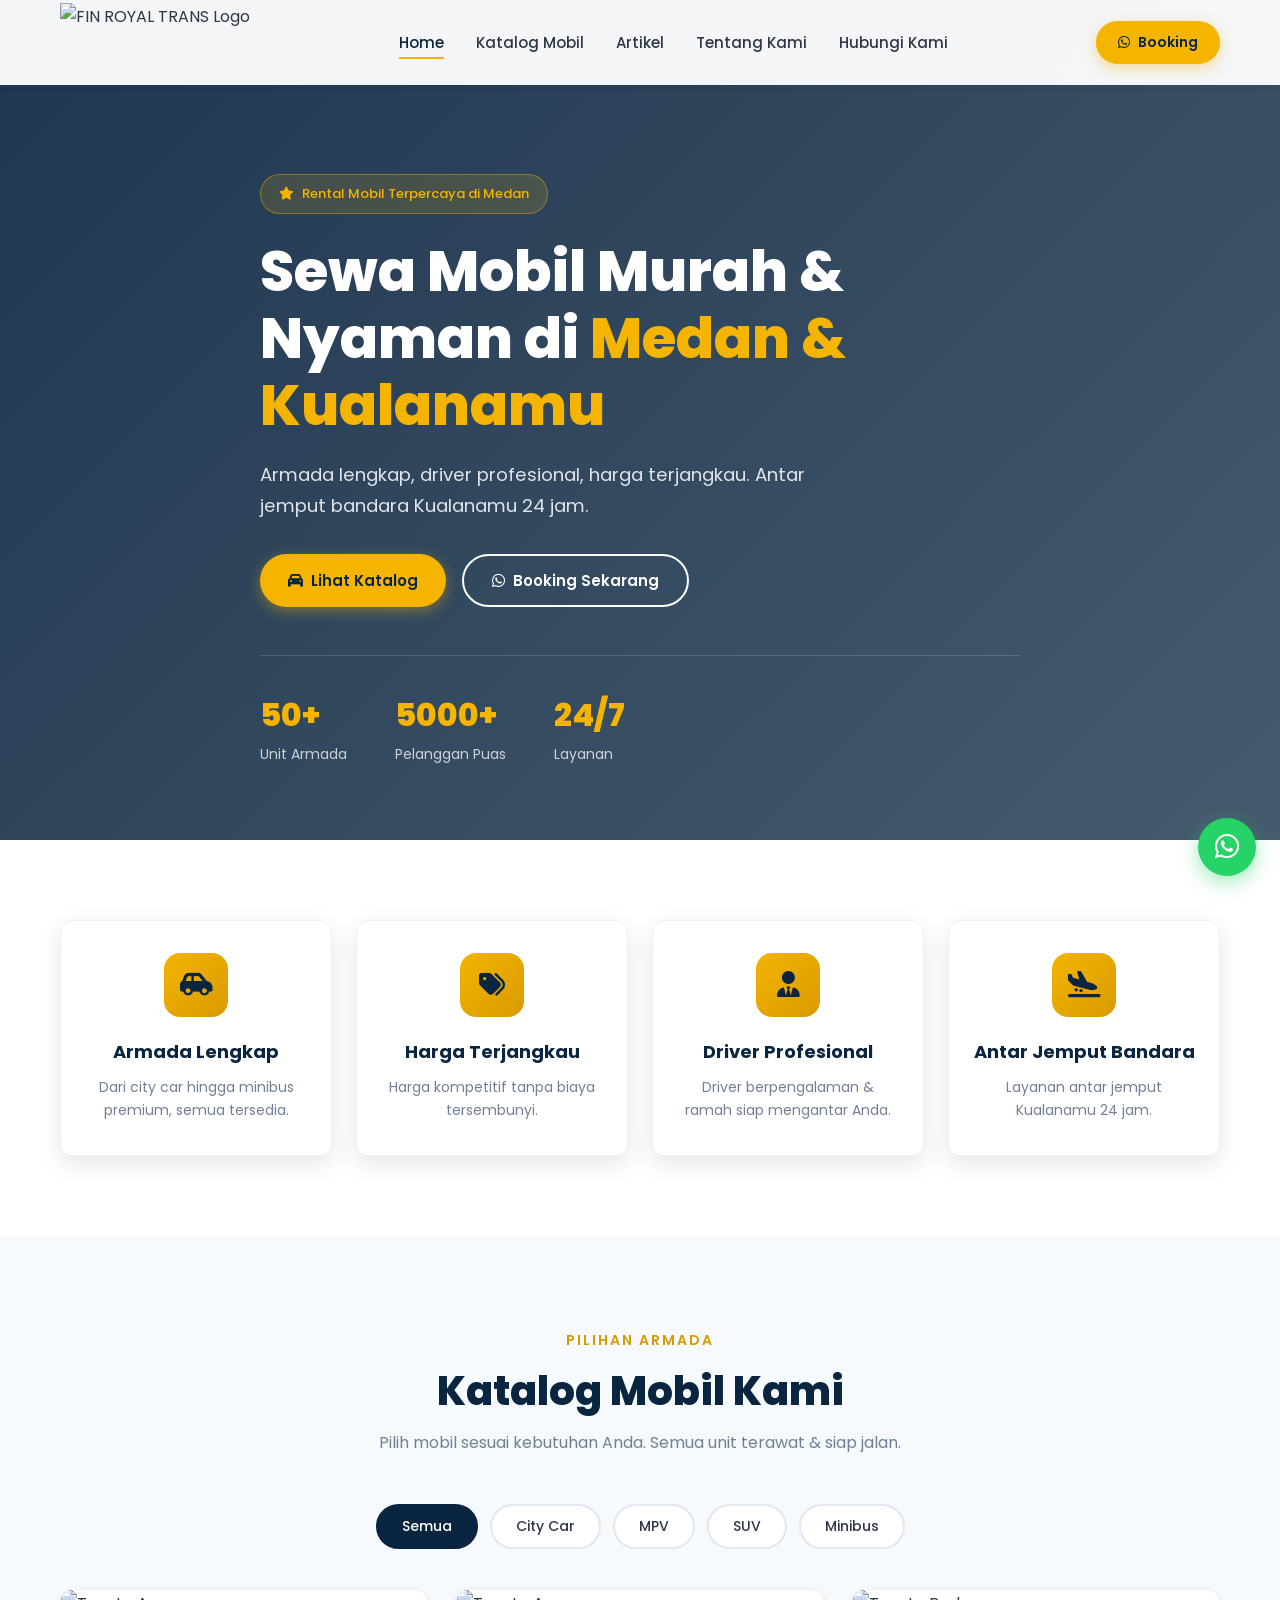
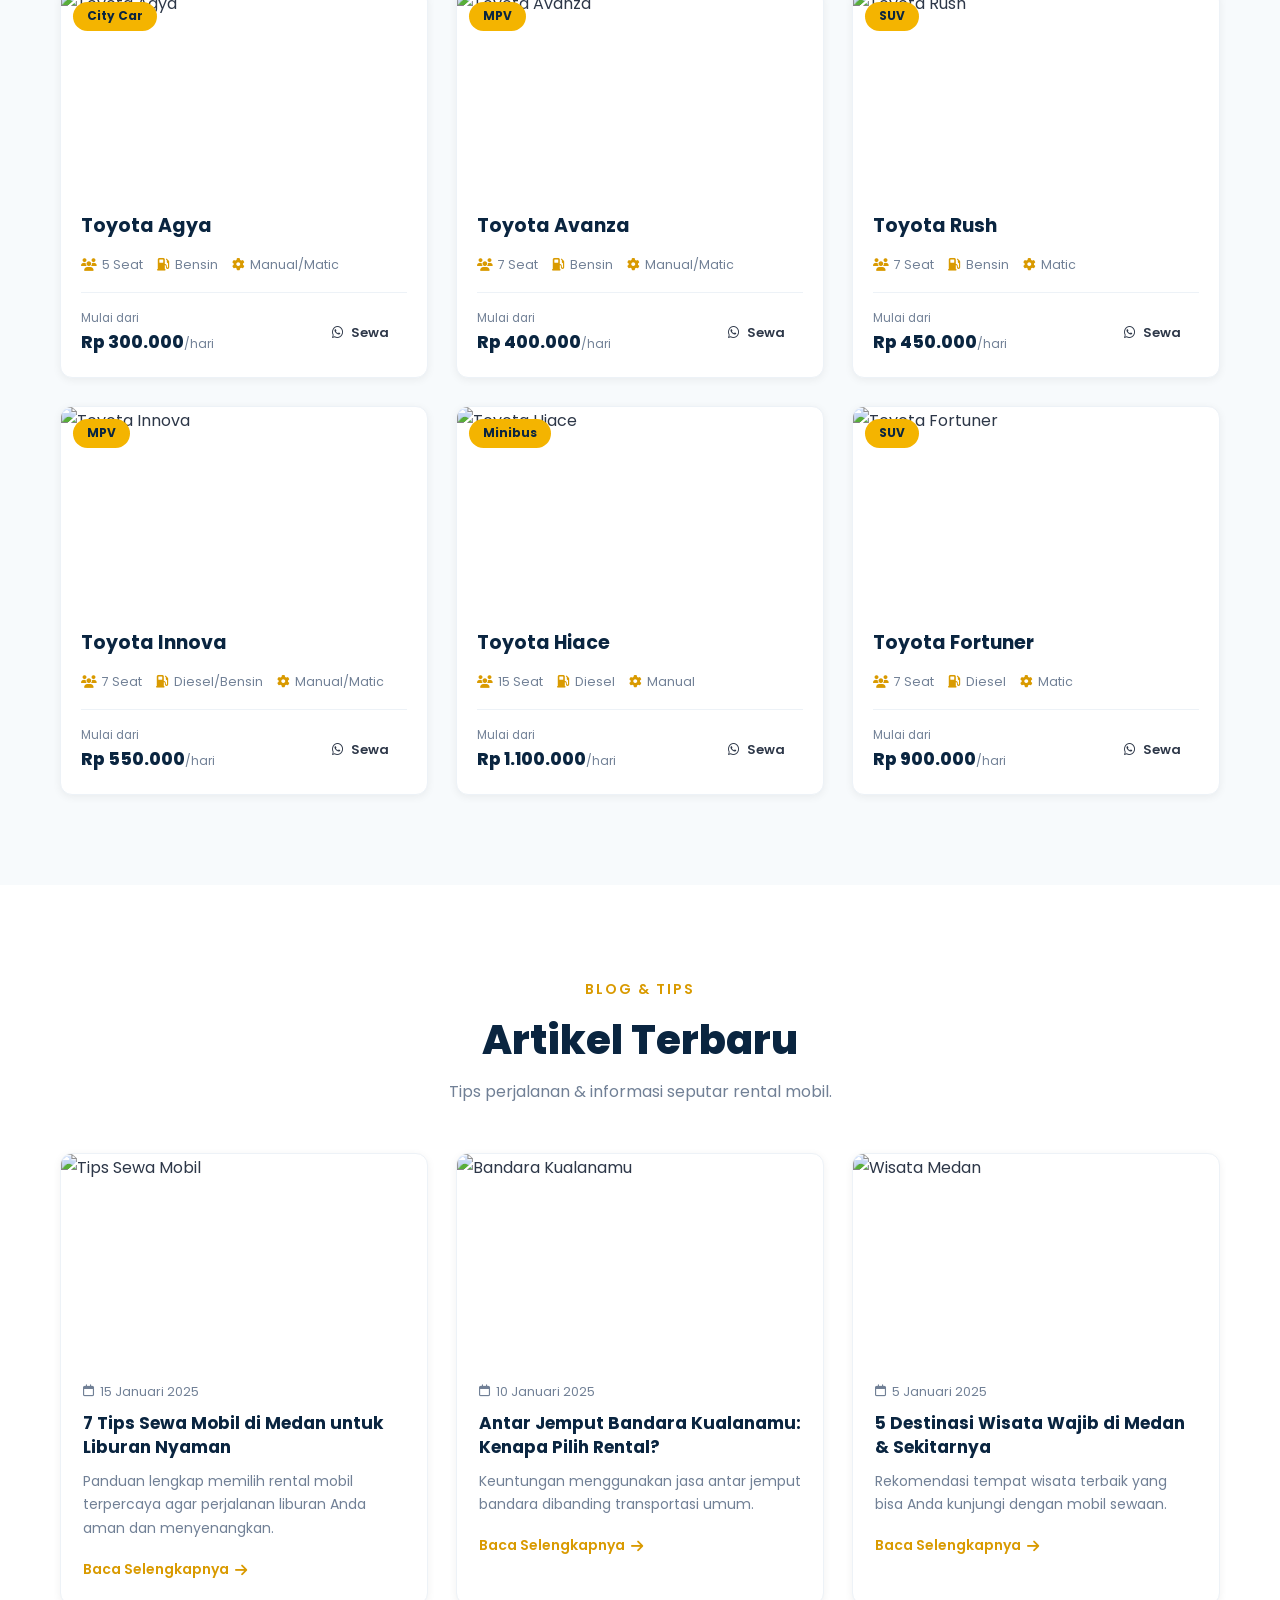
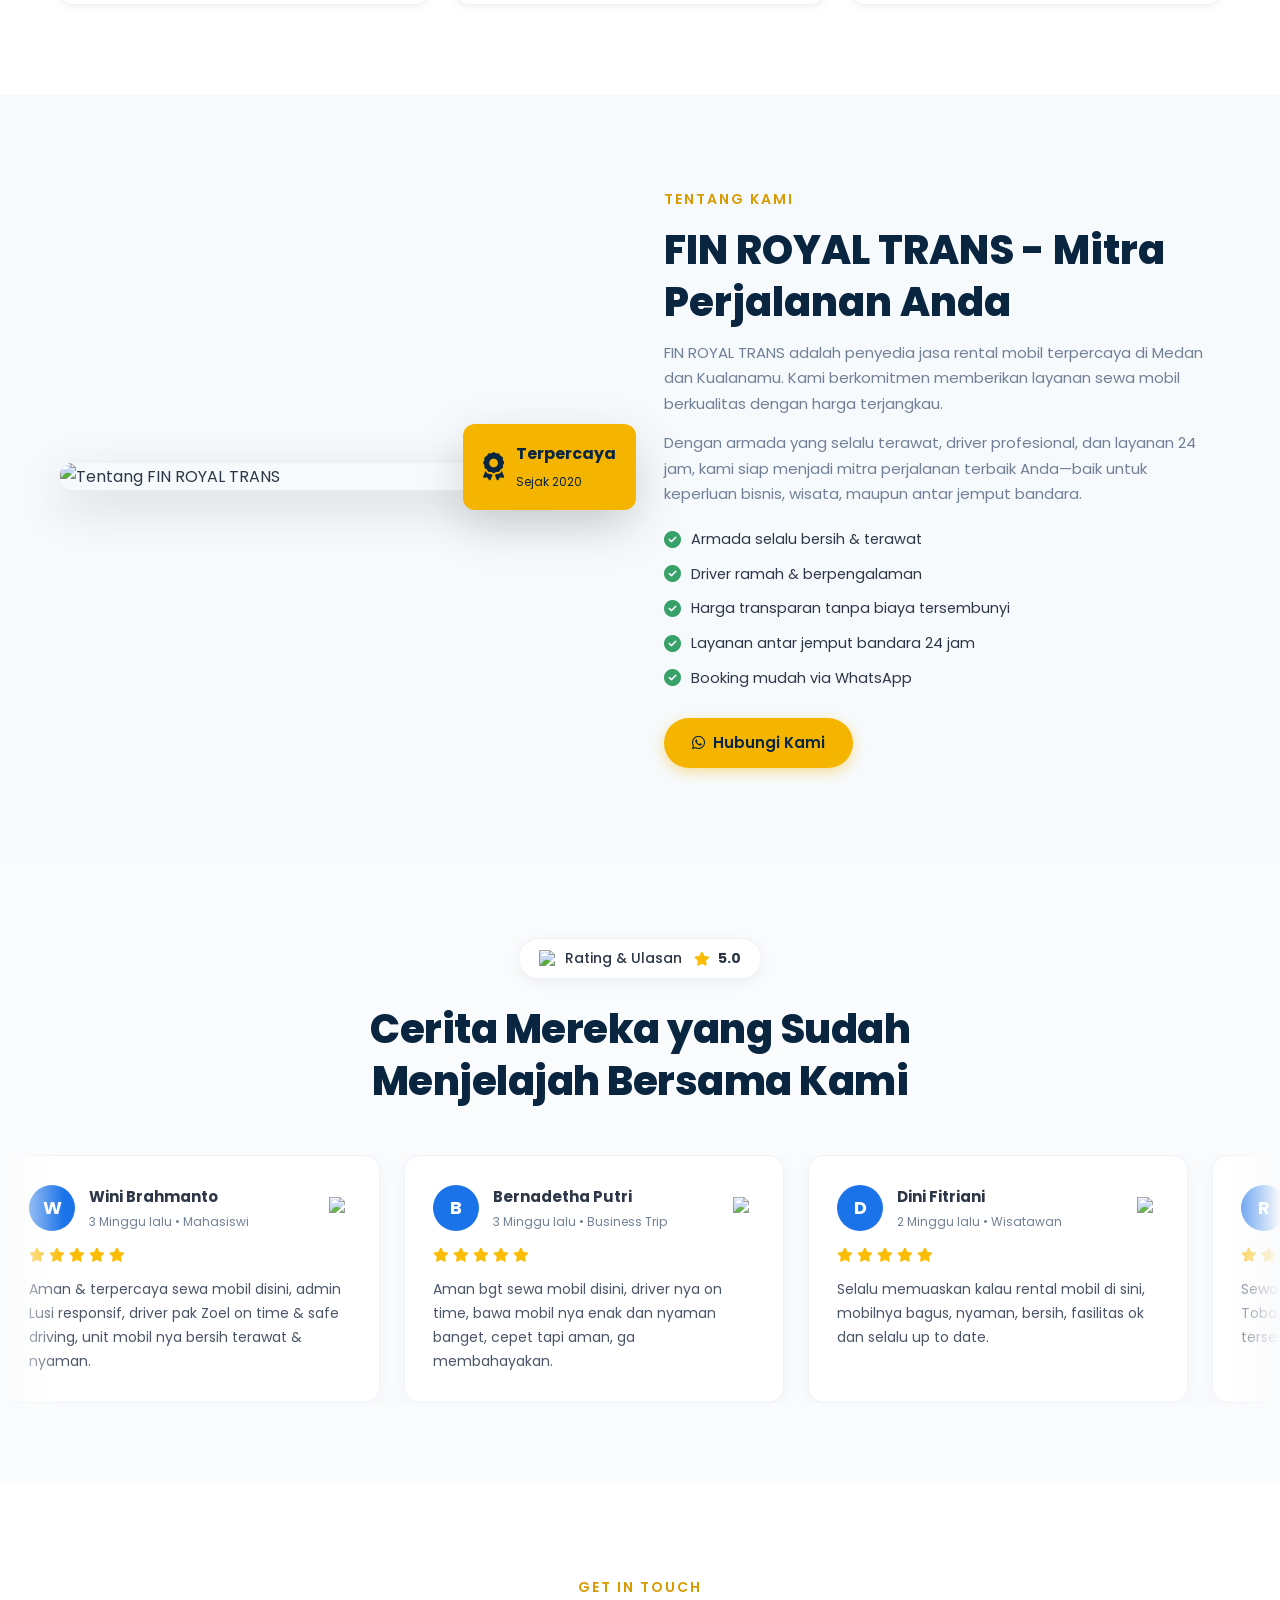
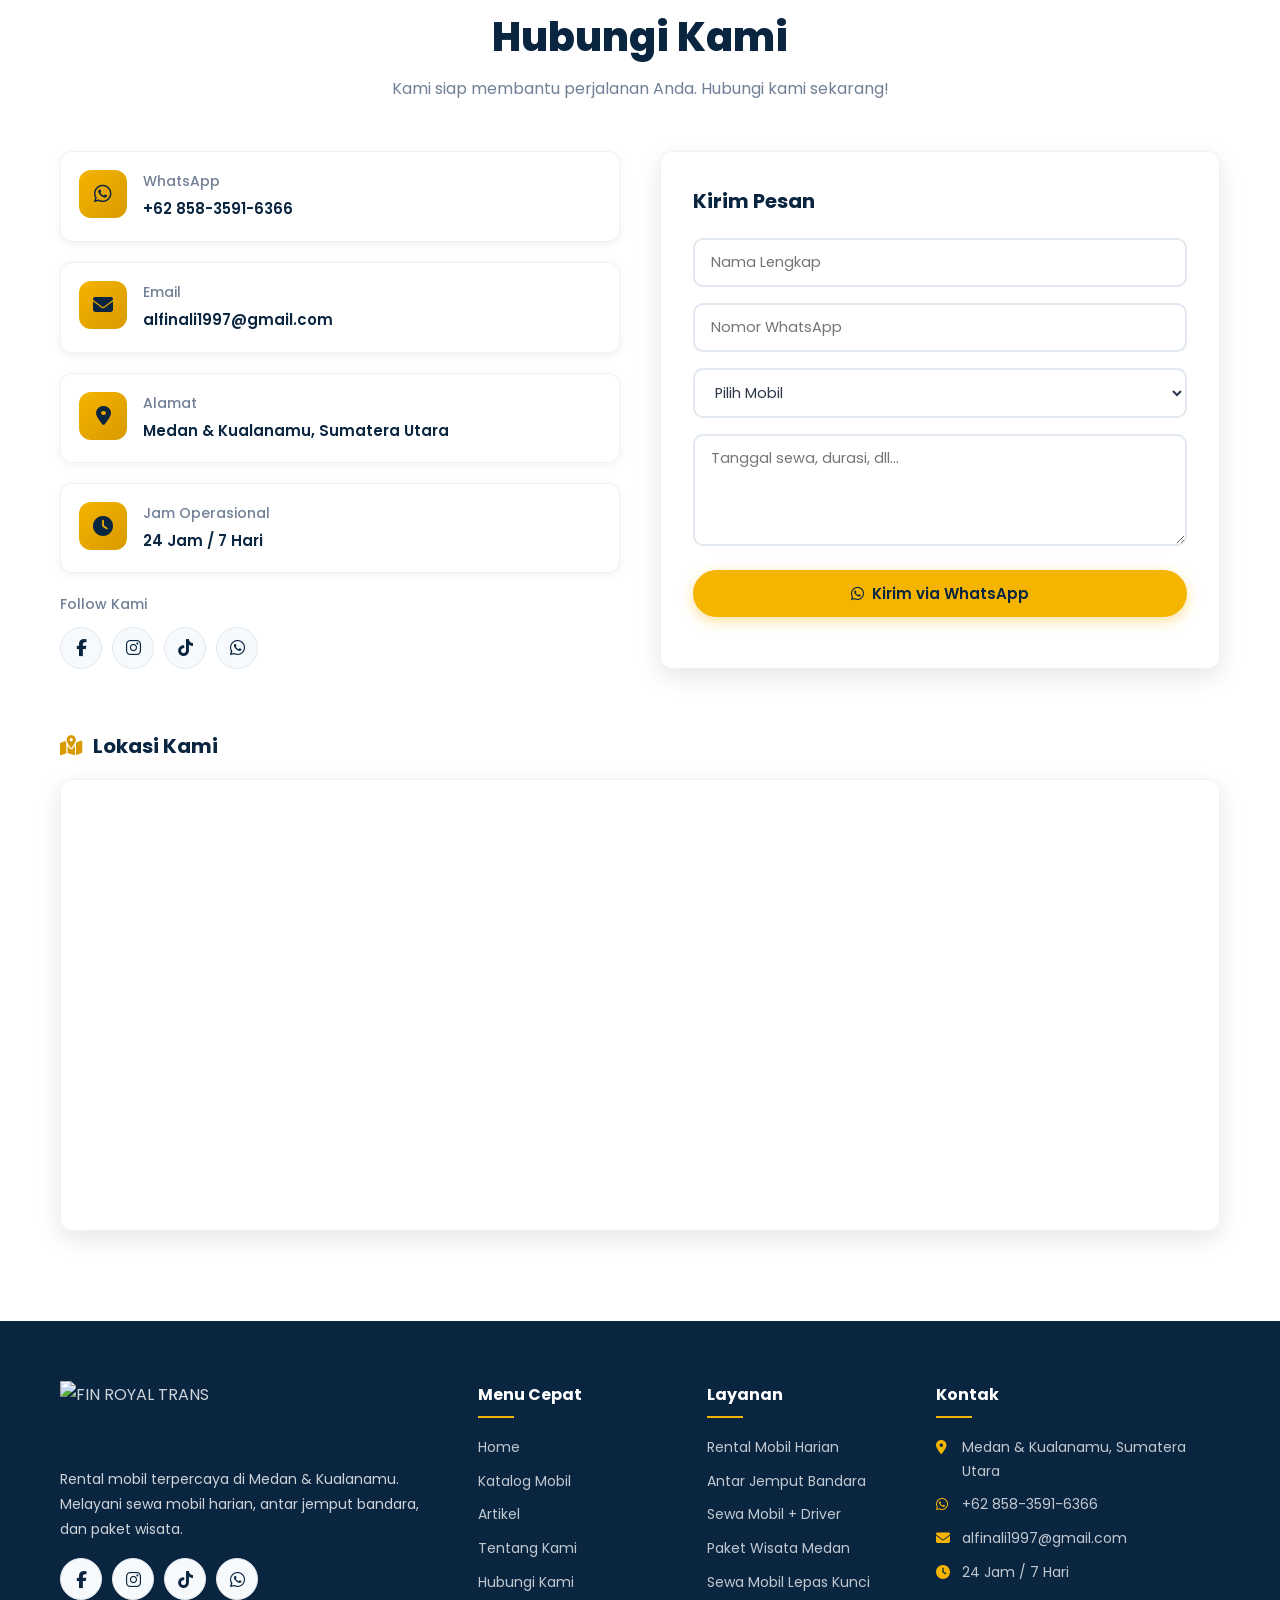
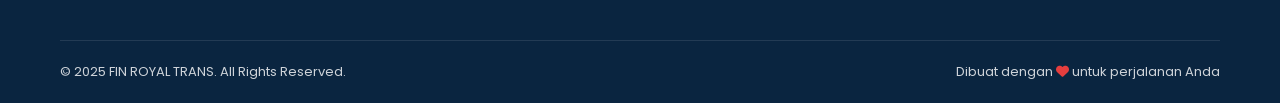
==== commit aee3929f: "Update index.html" ====
--- a/index.html
+++ b/index.html
@@ -425,7 +425,7 @@
             <!-- Badge Rating Google -->
             <div class="ulasan-badge-wrapper">
                 <div class="ulasan-badge">
-                    <img src="https://upload.wikimedia.org/wikipedia/commons/5/53/Google_%22G%22_Logo.svg" alt="Google" class="google-logo-small">
+                    <img src="https://upload.wikimedia.org/wikipedia/commons/c/c1/Google_%22G%22_logo.svg" alt="Google" class="google-logo-small">
                     <span>Rating & Ulasan</span>
                     <i class="fas fa-star text-warning"></i>
                     <strong>5.0</strong>
@@ -449,7 +449,7 @@
                                 <h4>Wini Brahmanto</h4>
                                 <p>3 Minggu lalu • Mahasiswi</p>
                             </div>
-                            <img src="https://upload.wikimedia.org/wikipedia/commons/5/53/Google_%22G%22_Logo.svg" alt="G" class="google-logo-card">
+                            <img src="https://upload.wikimedia.org/wikipedia/commons/c/c1/Google_%22G%22_logo.svg" alt="G" class="google-logo-card">
                         </div>
                         <div class="review-stars"><i class="fas fa-star"></i><i class="fas fa-star"></i><i class="fas fa-star"></i><i class="fas fa-star"></i><i class="fas fa-star"></i></div>
                         <p class="review-text">Aman & terpercaya sewa mobil disini, admin Lusi responsif, driver pak Zoel on time & safe driving, unit mobil nya bersih terawat & nyaman.</p>
@@ -462,7 +462,7 @@
                                 <h4>Bernadetha Putri</h4>
                                 <p>3 Minggu lalu • Business Trip</p>
                             </div>
-                            <img src="https://upload.wikimedia.org/wikipedia/commons/5/53/Google_%22G%22_Logo.svg" alt="G" class="google-logo-card">
+                            <img src="hhttps://upload.wikimedia.org/wikipedia/commons/c/c1/Google_%22G%22_logo.svg" alt="G" class="google-logo-card">
                         </div>
                         <div class="review-stars"><i class="fas fa-star"></i><i class="fas fa-star"></i><i class="fas fa-star"></i><i class="fas fa-star"></i><i class="fas fa-star"></i></div>
                         <p class="review-text">Aman bgt sewa mobil disini, driver nya on time, bawa mobil nya enak dan nyaman banget, cepet tapi aman, ga membahayakan.</p>
@@ -475,7 +475,7 @@
                                 <h4>Dini Fitriani</h4>
                                 <p>2 Minggu lalu • Wisatawan</p>
                             </div>
-                            <img src="https://upload.wikimedia.org/wikipedia/commons/5/53/Google_%22G%22_Logo.svg" alt="G" class="google-logo-card">
+                            <img src="https://upload.wikimedia.org/wikipedia/commons/c/c1/Google_%22G%22_logo.svg" alt="G" class="google-logo-card">
                         </div>
                         <div class="review-stars"><i class="fas fa-star"></i><i class="fas fa-star"></i><i class="fas fa-star"></i><i class="fas fa-star"></i><i class="fas fa-star"></i></div>
                         <p class="review-text">Selalu memuaskan kalau rental mobil di sini, mobilnya bagus, nyaman, bersih, fasilitas ok dan selalu up to date.</p>
@@ -488,7 +488,7 @@
                                 <h4>Rizky Ramadhan</h4>
                                 <p>1 Bulan lalu • Keluarga</p>
                             </div>
-                            <img src="https://upload.wikimedia.org/wikipedia/commons/5/53/Google_%22G%22_Logo.svg" alt="G" class="google-logo-card">
+                            <img src="https://upload.wikimedia.org/wikipedia/commons/c/c1/Google_%22G%22_logo.svg" alt="G" class="google-logo-card">
                         </div>
                         <div class="review-stars"><i class="fas fa-star"></i><i class="fas fa-star"></i><i class="fas fa-star"></i><i class="fas fa-star"></i><i class="fas fa-star"></i></div>
                         <p class="review-text">Sewa Innova untuk keluarga keliling Danau Toba. Unit bersih, tidak ada biaya tersembunyi, semua sesuai kesepakatan.</p>
@@ -501,7 +501,7 @@
                                 <h4>Siti Aminah</h4>
                                 <p>1 Bulan lalu • Wisata</p>
                             </div>
-                            <img src="https://upload.wikimedia.org/wikipedia/commons/5/53/Google_%22G%22_Logo.svg" alt="G" class="google-logo-card">
+                            <img src="https://upload.wikimedia.org/wikipedia/commons/c/c1/Google_%22G%22_logo.svg" alt="G" class="google-logo-card">
                         </div>
                         <div class="review-stars"><i class="fas fa-star"></i><i class="fas fa-star"></i><i class="fas fa-star"></i><i class="fas fa-star"></i><i class="fas fa-star"></i></div>
                         <p class="review-text">Sewa Avanza untuk mudik lebaran. Harganya sangat bersahabat, unitnya nyaman. Proses pemesanan juga cepat via WhatsApp.</p>
@@ -514,7 +514,7 @@
                                 <h4>Andi Pratama</h4>
                                 <p>2 Bulan lalu • Business Trip</p>
                             </div>
-                            <img src="https://upload.wikimedia.org/wikipedia/commons/5/53/Google_%22G%22_Logo.svg" alt="G" class="google-logo-card">
+                            <img src="https://upload.wikimedia.org/wikipedia/commons/c/c1/Google_%22G%22_logo.svg" alt="G" class="google-logo-card">
                         </div>
                         <div class="review-stars"><i class="fas fa-star"></i><i class="fas fa-star"></i><i class="fas fa-star"></i><i class="fas fa-star"></i><i class="fas fa-star"></i></div>
                         <p class="review-text">Driver-nya paham jalanan Medan, jadi perjalanan bisnis saya sangat efisien. Mobil Fortuner-nya terawat dan nyaman banget.</p>
@@ -527,7 +527,7 @@
                                 <h4>Nisa Putri</h4>
                                 <p>2 Bulan lalu • Liburan</p>
                             </div>
-                            <img src="https://upload.wikimedia.org/wikipedia/commons/5/53/Google_%22G%22_Logo.svg" alt="G" class="google-logo-card">
+                            <img src="https://upload.wikimedia.org/wikipedia/commons/c/c1/Google_%22G%22_logo.svg" alt="G" class="google-logo-card">
                         </div>
                         <div class="review-stars"><i class="fas fa-star"></i><i class="fas fa-star"></i><i class="fas fa-star"></i><i class="fas fa-star"></i><i class="fas fa-star"></i></div>
                         <p class="review-text">Pertama kali sewa mobil lepas kunci di Medan dan pilih Fin Royal Trans. Prosesnya gampang, syarat tidak ribet.</p>
@@ -540,7 +540,7 @@
                                 <h4>Agus Setiawan</h4>
                                 <p>3 Bulan lalu • Rombongan</p>
                             </div>
-                            <img src="https://upload.wikimedia.org/wikipedia/commons/5/53/Google_%22G%22_Logo.svg" alt="G" class="google-logo-card">
+                            <img src="https://upload.wikimedia.org/wikipedia/commons/c/c1/Google_%22G%22_logo.svg" alt="G" class="google-logo-card">
                         </div>
                         <div class="review-stars"><i class="fas fa-star"></i><i class="fas fa-star"></i><i class="fas fa-star"></i><i class="fas fa-star"></i><i class="fas fa-star"></i></div>
                         <p class="review-text">Rental yang sangat profesional. Mobil diantar tepat waktu ke rumah. Driver-nya sopan dan sabar menghadapi anak-anak.</p>
@@ -553,7 +553,7 @@
                                 <h4>Linda Wati</h4>
                                 <p>3 Bulan lalu • Wisata</p>
                             </div>
-                            <img src="https://upload.wikimedia.org/wikipedia/commons/5/53/Google_%22G%22_Logo.svg" alt="G" class="google-logo-card">
+                            <img src="https://upload.wikimedia.org/wikipedia/commons/c/c1/Google_%22G%22_logo.svg" alt="G" class="google-logo-card">
                         </div>
                         <div class="review-stars"><i class="fas fa-star"></i><i class="fas fa-star"></i><i class="fas fa-star"></i><i class="fas fa-star"></i><i class="fas fa-star"></i></div>
                         <p class="review-text">Harga sewa Hiace di sini paling murah dari yang lain, tapi kualitas tidak murahan. AC dingin, audio bagus.</p>
@@ -566,7 +566,7 @@
                                 <h4>Fajar Nasution</h4>
                                 <p>4 Bulan lalu • Perusahaan</p>
                             </div>
-                            <img src="https://upload.wikimedia.org/wikipedia/commons/5/53/Google_%22G%22_Logo.svg" alt="G" class="google-logo-card">
+                            <img src="https://upload.wikimedia.org/wikipedia/commons/c/c1/Google_%22G%22_logo.svg" alt="G" class="google-logo-card">
                         </div>
                         <div class="review-stars"><i class="fas fa-star"></i><i class="fas fa-star"></i><i class="fas fa-star"></i><i class="fas fa-star"></i><i class="fas fa-star"></i></div>
                         <p class="review-text">Langganan sewa mobil di sini kalau ada tamu kantor. Pelayanannya konsisten, mobil selalu dalam kondisi prima.</p>
@@ -576,16 +576,16 @@
                 <!-- ================= GRUP 2 (DUPLIKASI UNTUK ANIMASI) ================= -->
                 <div class="marquee-group" aria-hidden="true">
                     <!-- Salinan Ulasan 1 s/d 10 (Sama Persis) -->
-                    <div class="review-card"><div class="review-header"><div class="review-avatar bg-blue">W</div><div class="review-user"><h4>Wini Brahmanto</h4><p>3 Minggu lalu • Mahasiswi</p></div><img src="https://upload.wikimedia.org/wikipedia/commons/5/53/Google_%22G%22_Logo.svg" alt="G" class="google-logo-card"></div><div class="review-stars"><i class="fas fa-star"></i><i class="fas fa-star"></i><i class="fas fa-star"></i><i class="fas fa-star"></i><i class="fas fa-star"></i></div><p class="review-text">Aman & terpercaya sewa mobil disini, admin Lusi responsif, driver pak Zoel on time & safe driving, unit mobil nya bersih terawat & nyaman.</p></div>
-                    <div class="review-card"><div class="review-header"><div class="review-avatar bg-blue">B</div><div class="review-user"><h4>Bernadetha Putri</h4><p>3 Minggu lalu • Business Trip</p></div><img src="https://upload.wikimedia.org/wikipedia/commons/5/53/Google_%22G%22_Logo.svg" alt="G" class="google-logo-card"></div><div class="review-stars"><i class="fas fa-star"></i><i class="fas fa-star"></i><i class="fas fa-star"></i><i class="fas fa-star"></i><i class="fas fa-star"></i></div><p class="review-text">Aman bgt sewa mobil disini, driver nya on time, bawa mobil nya enak dan nyaman banget, cepet tapi aman, ga membahayakan.</p></div>
-                    <div class="review-card"><div class="review-header"><div class="review-avatar bg-blue">D</div><div class="review-user"><h4>Dini Fitriani</h4><p>2 Minggu lalu • Wisatawan</p></div><img src="https://upload.wikimedia.org/wikipedia/commons/5/53/Google_%22G%22_Logo.svg" alt="G" class="google-logo-card"></div><div class="review-stars"><i class="fas fa-star"></i><i class="fas fa-star"></i><i class="fas fa-star"></i><i class="fas fa-star"></i><i class="fas fa-star"></i></div><p class="review-text">Selalu memuaskan kalau rental mobil di sini, mobilnya bagus, nyaman, bersih, fasilitas ok dan selalu up to date.</p></div>
-                    <div class="review-card"><div class="review-header"><div class="review-avatar bg-blue">R</div><div class="review-user"><h4>Rizky Ramadhan</h4><p>1 Bulan lalu • Keluarga</p></div><img src="https://upload.wikimedia.org/wikipedia/commons/5/53/Google_%22G%22_Logo.svg" alt="G" class="google-logo-card"></div><div class="review-stars"><i class="fas fa-star"></i><i class="fas fa-star"></i><i class="fas fa-star"></i><i class="fas fa-star"></i><i class="fas fa-star"></i></div><p class="review-text">Sewa Innova untuk keluarga keliling Danau Toba. Unit bersih, tidak ada biaya tersembunyi, semua sesuai kesepakatan.</p></div>
-                    <div class="review-card"><div class="review-header"><div class="review-avatar bg-blue">S</div><div class="review-user"><h4>Siti Aminah</h4><p>1 Bulan lalu • Wisata</p></div><img src="https://upload.wikimedia.org/wikipedia/commons/5/53/Google_%22G%22_Logo.svg" alt="G" class="google-logo-card"></div><div class="review-stars"><i class="fas fa-star"></i><i class="fas fa-star"></i><i class="fas fa-star"></i><i class="fas fa-star"></i><i class="fas fa-star"></i></div><p class="review-text">Sewa Avanza untuk mudik lebaran. Harganya sangat bersahabat, unitnya nyaman. Proses pemesanan juga cepat via WhatsApp.</p></div>
-                    <div class="review-card"><div class="review-header"><div class="review-avatar bg-blue">A</div><div class="review-user"><h4>Andi Pratama</h4><p>2 Bulan lalu • Business Trip</p></div><img src="https://upload.wikimedia.org/wikipedia/commons/5/53/Google_%22G%22_Logo.svg" alt="G" class="google-logo-card"></div><div class="review-stars"><i class="fas fa-star"></i><i class="fas fa-star"></i><i class="fas fa-star"></i><i class="fas fa-star"></i><i class="fas fa-star"></i></div><p class="review-text">Driver-nya paham jalanan Medan, jadi perjalanan bisnis saya sangat efisien. Mobil Fortuner-nya terawat dan nyaman banget.</p></div>
-                    <div class="review-card"><div class="review-header"><div class="review-avatar bg-blue">N</div><div class="review-user"><h4>Nisa Putri</h4><p>2 Bulan lalu • Liburan</p></div><img src="https://upload.wikimedia.org/wikipedia/commons/5/53/Google_%22G%22_Logo.svg" alt="G" class="google-logo-card"></div><div class="review-stars"><i class="fas fa-star"></i><i class="fas fa-star"></i><i class="fas fa-star"></i><i class="fas fa-star"></i><i class="fas fa-star"></i></div><p class="review-text">Pertama kali sewa mobil lepas kunci di Medan dan pilih Fin Royal Trans. Prosesnya gampang, syarat tidak ribet.</p></div>
-                    <div class="review-card"><div class="review-header"><div class="review-avatar bg-blue">A</div><div class="review-user"><h4>Agus Setiawan</h4><p>3 Bulan lalu • Rombongan</p></div><img src="https://upload.wikimedia.org/wikipedia/commons/5/53/Google_%22G%22_Logo.svg" alt="G" class="google-logo-card"></div><div class="review-stars"><i class="fas fa-star"></i><i class="fas fa-star"></i><i class="fas fa-star"></i><i class="fas fa-star"></i><i class="fas fa-star"></i></div><p class="review-text">Rental yang sangat profesional. Mobil diantar tepat waktu ke rumah. Driver-nya sopan dan sabar menghadapi anak-anak.</p></div>
-                    <div class="review-card"><div class="review-header"><div class="review-avatar bg-blue">L</div><div class="review-user"><h4>Linda Wati</h4><p>3 Bulan lalu • Wisata</p></div><img src="https://upload.wikimedia.org/wikipedia/commons/5/53/Google_%22G%22_Logo.svg" alt="G" class="google-logo-card"></div><div class="review-stars"><i class="fas fa-star"></i><i class="fas fa-star"></i><i class="fas fa-star"></i><i class="fas fa-star"></i><i class="fas fa-star"></i></div><p class="review-text">Harga sewa Hiace di sini paling murah dari yang lain, tapi kualitas tidak murahan. AC dingin, audio bagus.</p></div>
-                    <div class="review-card"><div class="review-header"><div class="review-avatar bg-blue">F</div><div class="review-user"><h4>Fajar Nasution</h4><p>4 Bulan lalu • Perusahaan</p></div><img src="https://upload.wikimedia.org/wikipedia/commons/5/53/Google_%22G%22_Logo.svg" alt="G" class="google-logo-card"></div><div class="review-stars"><i class="fas fa-star"></i><i class="fas fa-star"></i><i class="fas fa-star"></i><i class="fas fa-star"></i><i class="fas fa-star"></i></div><p class="review-text">Langganan sewa mobil di sini kalau ada tamu kantor. Pelayanannya konsisten, mobil selalu dalam kondisi prima.</p></div>
+                    <div class="review-card"><div class="review-header"><div class="review-avatar bg-blue">W</div><div class="review-user"><h4>Wini Brahmanto</h4><p>3 Minggu lalu • Mahasiswi</p></div><img src="https://upload.wikimedia.org/wikipedia/commons/c/c1/Google_%22G%22_logo.svg" alt="G" class="google-logo-card"></div><div class="review-stars"><i class="fas fa-star"></i><i class="fas fa-star"></i><i class="fas fa-star"></i><i class="fas fa-star"></i><i class="fas fa-star"></i></div><p class="review-text">Aman & terpercaya sewa mobil disini, admin Lusi responsif, driver pak Zoel on time & safe driving, unit mobil nya bersih terawat & nyaman.</p></div>
+                    <div class="review-card"><div class="review-header"><div class="review-avatar bg-blue">B</div><div class="review-user"><h4>Bernadetha Putri</h4><p>3 Minggu lalu • Business Trip</p></div><img src="https://upload.wikimedia.org/wikipedia/commons/c/c1/Google_%22G%22_logo.svg" alt="G" class="google-logo-card"></div><div class="review-stars"><i class="fas fa-star"></i><i class="fas fa-star"></i><i class="fas fa-star"></i><i class="fas fa-star"></i><i class="fas fa-star"></i></div><p class="review-text">Aman bgt sewa mobil disini, driver nya on time, bawa mobil nya enak dan nyaman banget, cepet tapi aman, ga membahayakan.</p></div>
+                    <div class="review-card"><div class="review-header"><div class="review-avatar bg-blue">D</div><div class="review-user"><h4>Dini Fitriani</h4><p>2 Minggu lalu • Wisatawan</p></div><img src="https://upload.wikimedia.org/wikipedia/commons/c/c1/Google_%22G%22_logo.svg" alt="G" class="google-logo-card"></div><div class="review-stars"><i class="fas fa-star"></i><i class="fas fa-star"></i><i class="fas fa-star"></i><i class="fas fa-star"></i><i class="fas fa-star"></i></div><p class="review-text">Selalu memuaskan kalau rental mobil di sini, mobilnya bagus, nyaman, bersih, fasilitas ok dan selalu up to date.</p></div>
+                    <div class="review-card"><div class="review-header"><div class="review-avatar bg-blue">R</div><div class="review-user"><h4>Rizky Ramadhan</h4><p>1 Bulan lalu • Keluarga</p></div><img src="https://upload.wikimedia.org/wikipedia/commons/c/c1/Google_%22G%22_logo.svg" alt="G" class="google-logo-card"></div><div class="review-stars"><i class="fas fa-star"></i><i class="fas fa-star"></i><i class="fas fa-star"></i><i class="fas fa-star"></i><i class="fas fa-star"></i></div><p class="review-text">Sewa Innova untuk keluarga keliling Danau Toba. Unit bersih, tidak ada biaya tersembunyi, semua sesuai kesepakatan.</p></div>
+                    <div class="review-card"><div class="review-header"><div class="review-avatar bg-blue">S</div><div class="review-user"><h4>Siti Aminah</h4><p>1 Bulan lalu • Wisata</p></div><img src="https://upload.wikimedia.org/wikipedia/commons/c/c1/Google_%22G%22_logo.svg" alt="G" class="google-logo-card"></div><div class="review-stars"><i class="fas fa-star"></i><i class="fas fa-star"></i><i class="fas fa-star"></i><i class="fas fa-star"></i><i class="fas fa-star"></i></div><p class="review-text">Sewa Avanza untuk mudik lebaran. Harganya sangat bersahabat, unitnya nyaman. Proses pemesanan juga cepat via WhatsApp.</p></div>
+                    <div class="review-card"><div class="review-header"><div class="review-avatar bg-blue">A</div><div class="review-user"><h4>Andi Pratama</h4><p>2 Bulan lalu • Business Trip</p></div><img src="https://upload.wikimedia.org/wikipedia/commons/c/c1/Google_%22G%22_logo.svg" alt="G" class="google-logo-card"></div><div class="review-stars"><i class="fas fa-star"></i><i class="fas fa-star"></i><i class="fas fa-star"></i><i class="fas fa-star"></i><i class="fas fa-star"></i></div><p class="review-text">Driver-nya paham jalanan Medan, jadi perjalanan bisnis saya sangat efisien. Mobil Fortuner-nya terawat dan nyaman banget.</p></div>
+                    <div class="review-card"><div class="review-header"><div class="review-avatar bg-blue">N</div><div class="review-user"><h4>Nisa Putri</h4><p>2 Bulan lalu • Liburan</p></div><img src="https://upload.wikimedia.org/wikipedia/commons/c/c1/Google_%22G%22_logo.svg" alt="G" class="google-logo-card"></div><div class="review-stars"><i class="fas fa-star"></i><i class="fas fa-star"></i><i class="fas fa-star"></i><i class="fas fa-star"></i><i class="fas fa-star"></i></div><p class="review-text">Pertama kali sewa mobil lepas kunci di Medan dan pilih Fin Royal Trans. Prosesnya gampang, syarat tidak ribet.</p></div>
+                    <div class="review-card"><div class="review-header"><div class="review-avatar bg-blue">A</div><div class="review-user"><h4>Agus Setiawan</h4><p>3 Bulan lalu • Rombongan</p></div><img src="https://upload.wikimedia.org/wikipedia/commons/c/c1/Google_%22G%22_logo.svg" alt="G" class="google-logo-card"></div><div class="review-stars"><i class="fas fa-star"></i><i class="fas fa-star"></i><i class="fas fa-star"></i><i class="fas fa-star"></i><i class="fas fa-star"></i></div><p class="review-text">Rental yang sangat profesional. Mobil diantar tepat waktu ke rumah. Driver-nya sopan dan sabar menghadapi anak-anak.</p></div>
+                    <div class="review-card"><div class="review-header"><div class="review-avatar bg-blue">L</div><div class="review-user"><h4>Linda Wati</h4><p>3 Bulan lalu • Wisata</p></div><img src="https://upload.wikimedia.org/wikipedia/commons/c/c1/Google_%22G%22_logo.svg" alt="G" class="google-logo-card"></div><div class="review-stars"><i class="fas fa-star"></i><i class="fas fa-star"></i><i class="fas fa-star"></i><i class="fas fa-star"></i><i class="fas fa-star"></i></div><p class="review-text">Harga sewa Hiace di sini paling murah dari yang lain, tapi kualitas tidak murahan. AC dingin, audio bagus.</p></div>
+                    <div class="review-card"><div class="review-header"><div class="review-avatar bg-blue">F</div><div class="review-user"><h4>Fajar Nasution</h4><p>4 Bulan lalu • Perusahaan</p></div><img src="https://upload.wikimedia.org/wikipedia/commons/c/c1/Google_%22G%22_logo.svg" alt="G" class="google-logo-card"></div><div class="review-stars"><i class="fas fa-star"></i><i class="fas fa-star"></i><i class="fas fa-star"></i><i class="fas fa-star"></i><i class="fas fa-star"></i></div><p class="review-text">Langganan sewa mobil di sini kalau ada tamu kantor. Pelayanannya konsisten, mobil selalu dalam kondisi prima.</p></div>
                 </div>
 
             </div>
--- a/css/style.css
+++ b/css/style.css
@@ -865,10 +865,11 @@
     .float-wa { width: 52px; height: 52px; font-size: 24px; }
 }
 
-/* ===== ULASAN GOOGLE (GRID) ===== */
+/* ===== ULASAN GOOGLE (MARQUEE) ===== */
 .ulasan {
     background-color: #fafbfc; /* Warna background abu sangat muda */
     padding: 80px 0;
+    overflow: hidden; /* Mencegah scrollbar horizontal */
 }
 
 .ulasan-badge-wrapper {
@@ -910,18 +911,46 @@
     text-align: center;
     font-size: clamp(1.75rem, 3.5vw, 2.5rem);
     font-weight: 800;
-    color: var(--primary); /* Warna biru gelap #0a2540 */
+    color: var(--primary);
     line-height: 1.3;
     margin-bottom: 48px;
     letter-spacing: -0.5px;
 }
 
-.ulasan-grid {
-    display: grid;
-    grid-template-columns: repeat(3, 1fr);
+/* ===== MARQUEE TRACK ===== */
+.marquee-wrapper {
+    position: relative;
+    width: 100%;
+    /* Efek bayangan pudar di sisi kiri & kanan */
+    mask-image: linear-gradient(to right, transparent, black 5%, black 95%, transparent);
+    -webkit-mask-image: linear-gradient(to right, transparent, black 5%, black 95%, transparent);
+}
+
+.marquee-track {
+    display: flex;
+    width: max-content;
+    /* Animasi berjalan dari kanan ke kiri */
+    animation: scrollLeft 50s linear infinite;
+}
+
+/* Berhenti saat di-hover agar mudah dibaca */
+.marquee-track:hover {
+    animation-play-state: paused;
+}
+
+.marquee-group {
+    display: flex;
     gap: 24px;
-}
-
+    padding-right: 24px; /* Jarak antar grup duplikasi */
+}
+
+@keyframes scrollLeft {
+    0% { transform: translateX(0); }
+    100% { transform: translateX(-50%); } 
+    /* -50% karena kita punya 2 grup (asli & duplikat) */
+}
+
+/* ===== REVIEW CARD STYLE ===== */
 .review-card {
     background: var(--white);
     border-radius: 16px;
@@ -931,11 +960,14 @@
     transition: var(--transition);
     display: flex;
     flex-direction: column;
+    width: 380px; /* Lebar tetap agar konsisten */
+    flex-shrink: 0;
 }
 
 .review-card:hover {
     box-shadow: 0 10px 30px rgba(0,0,0,0.08);
     transform: translateY(-5px);
+    border-color: #cbd5e0;
 }
 
 .review-header {
@@ -1002,18 +1034,10 @@
     overflow: hidden;
 }
 
-/* Responsif untuk Tablet & HP */
-@media (max-width: 992px) {
-    .ulasan-grid {
-        grid-template-columns: repeat(2, 1fr);
-    }
-}
-
+/* Responsif */
 @media (max-width: 768px) {
-    .ulasan-grid {
-        grid-template-columns: 1fr;
-    }
     .review-card {
+        width: 300px;
         padding: 20px;
     }
 }
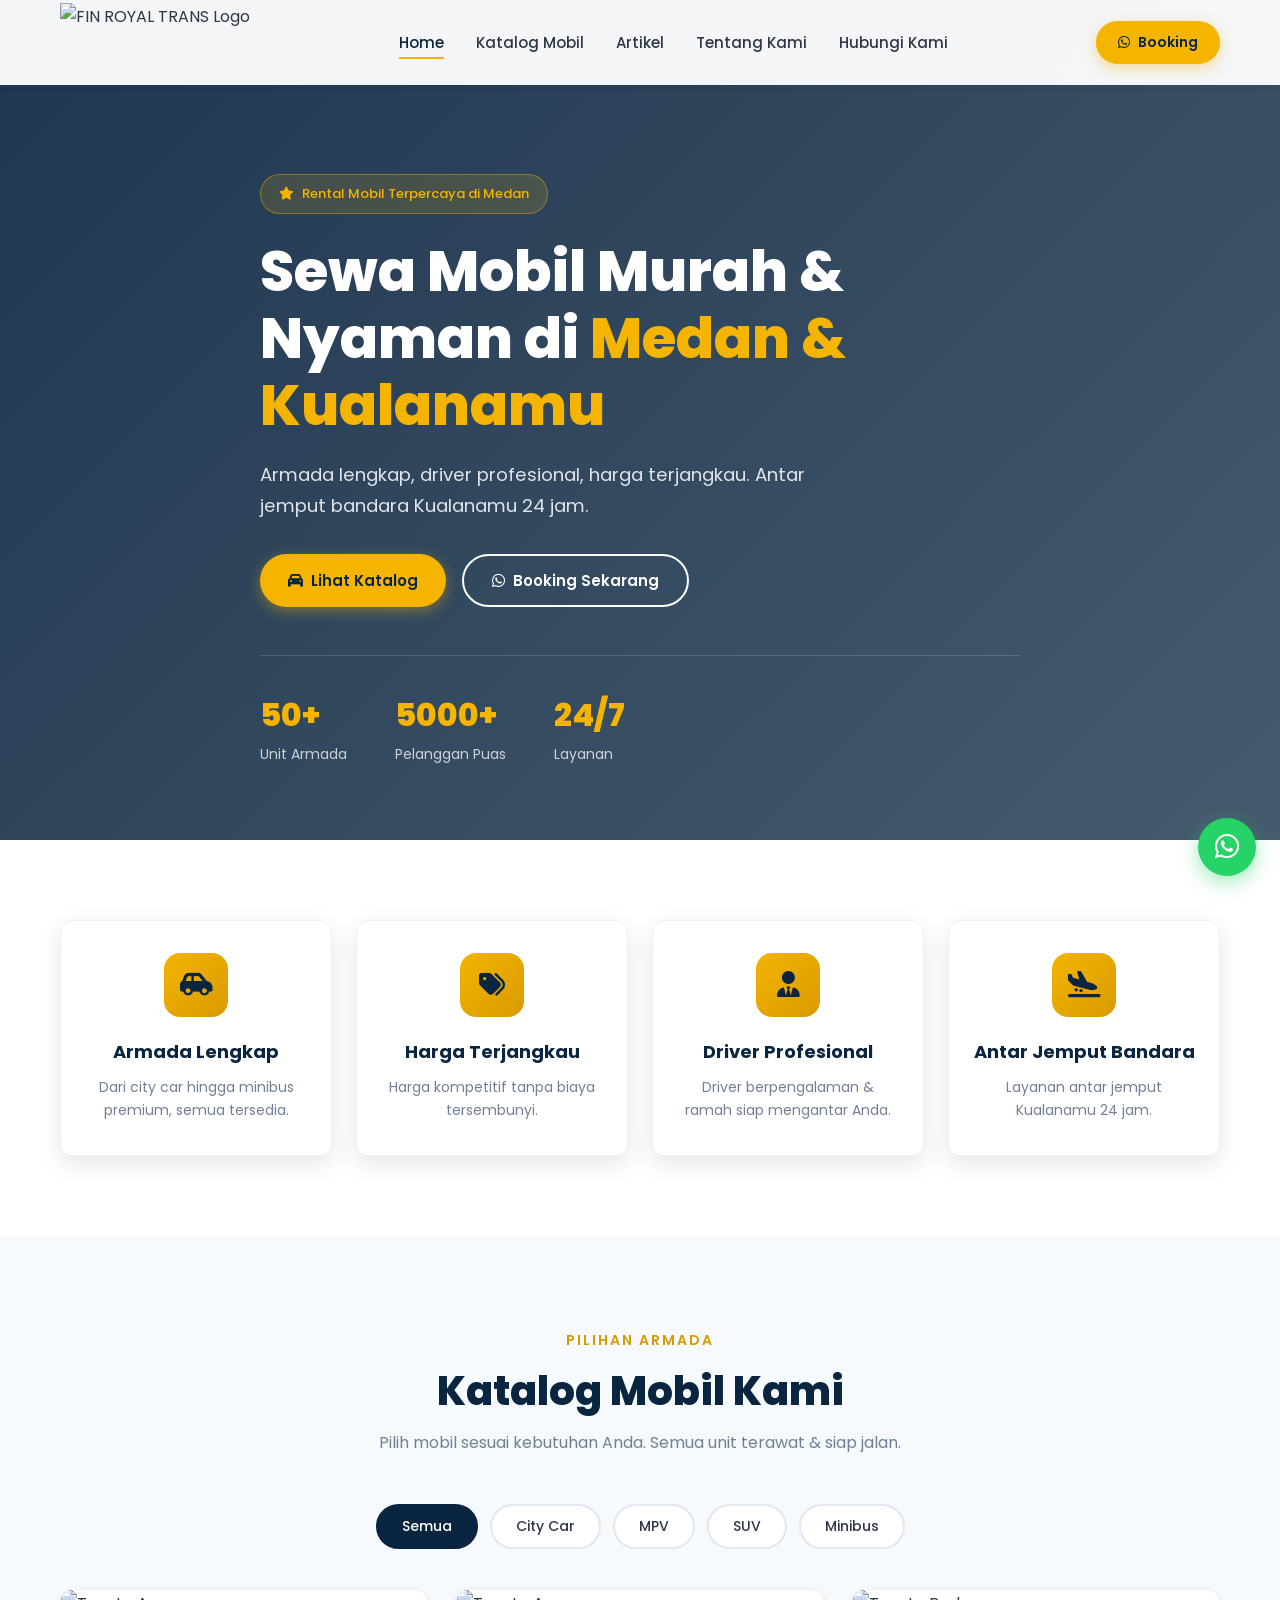
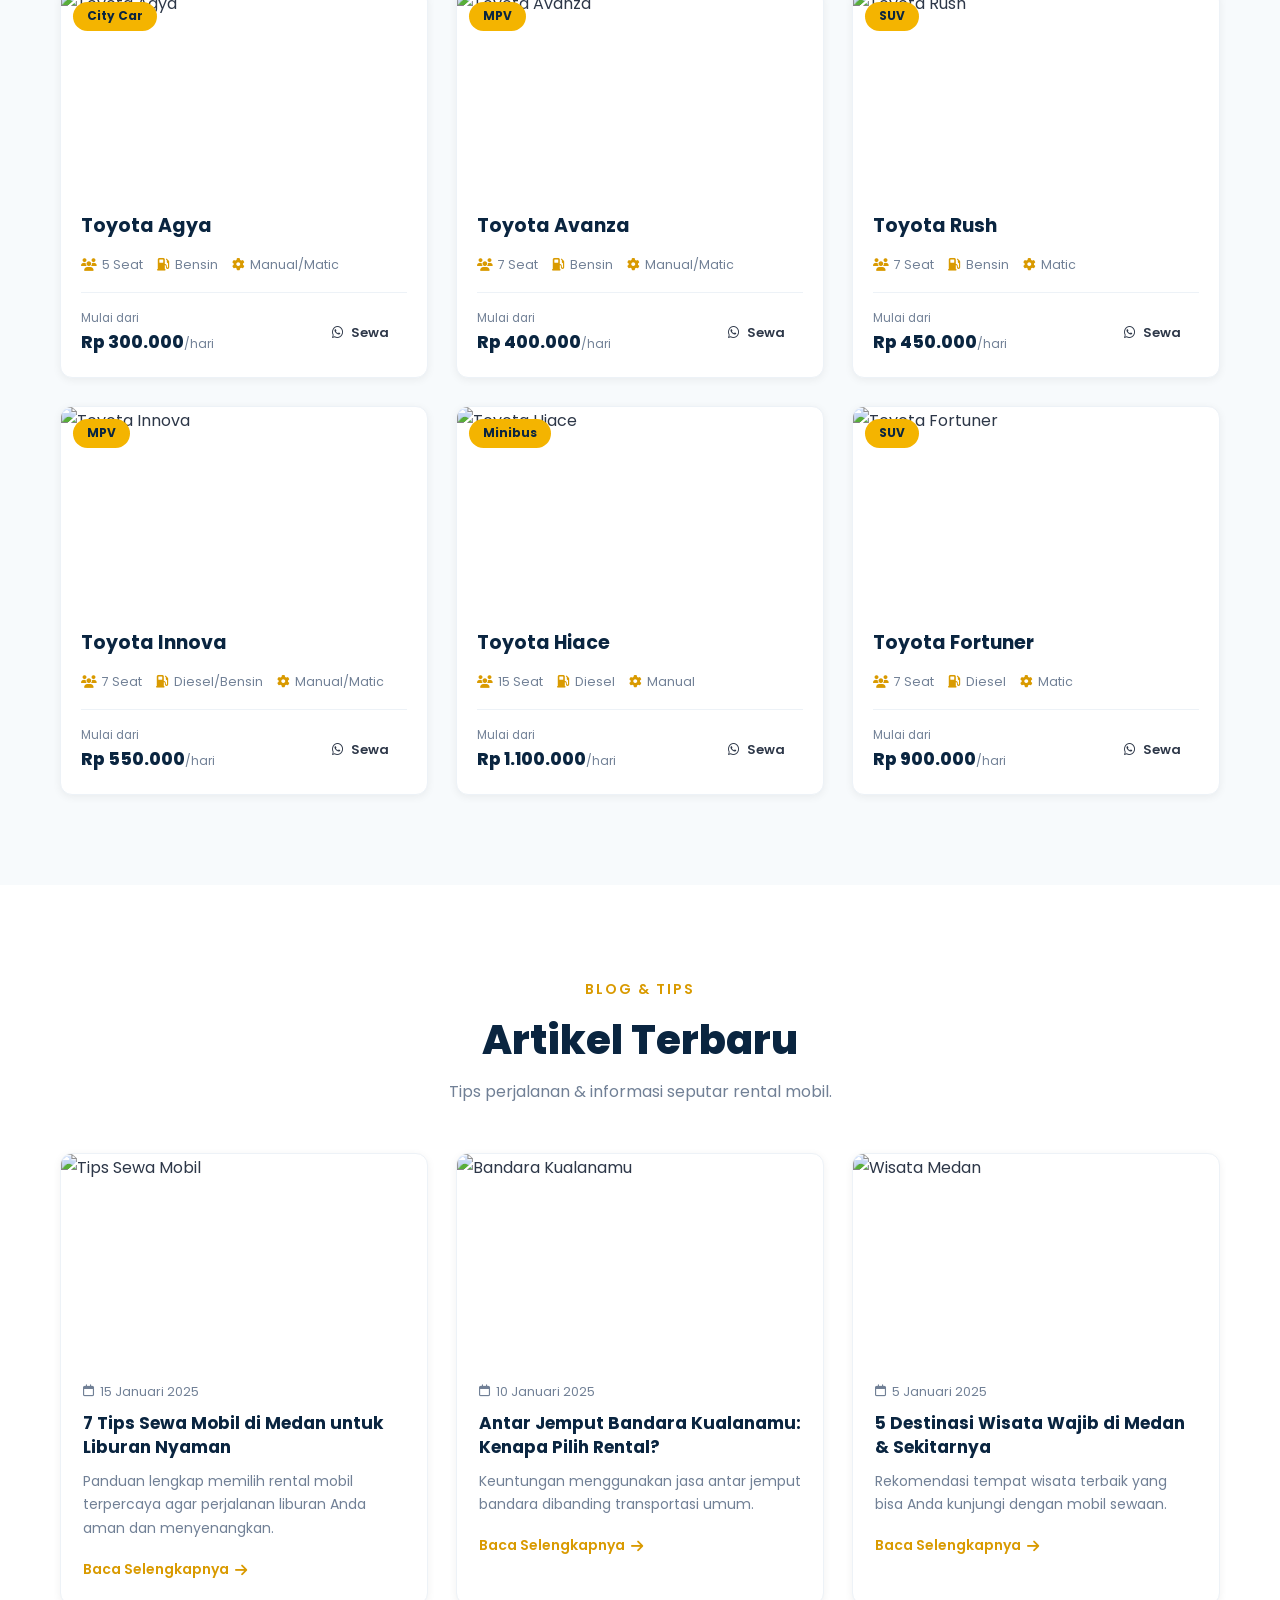
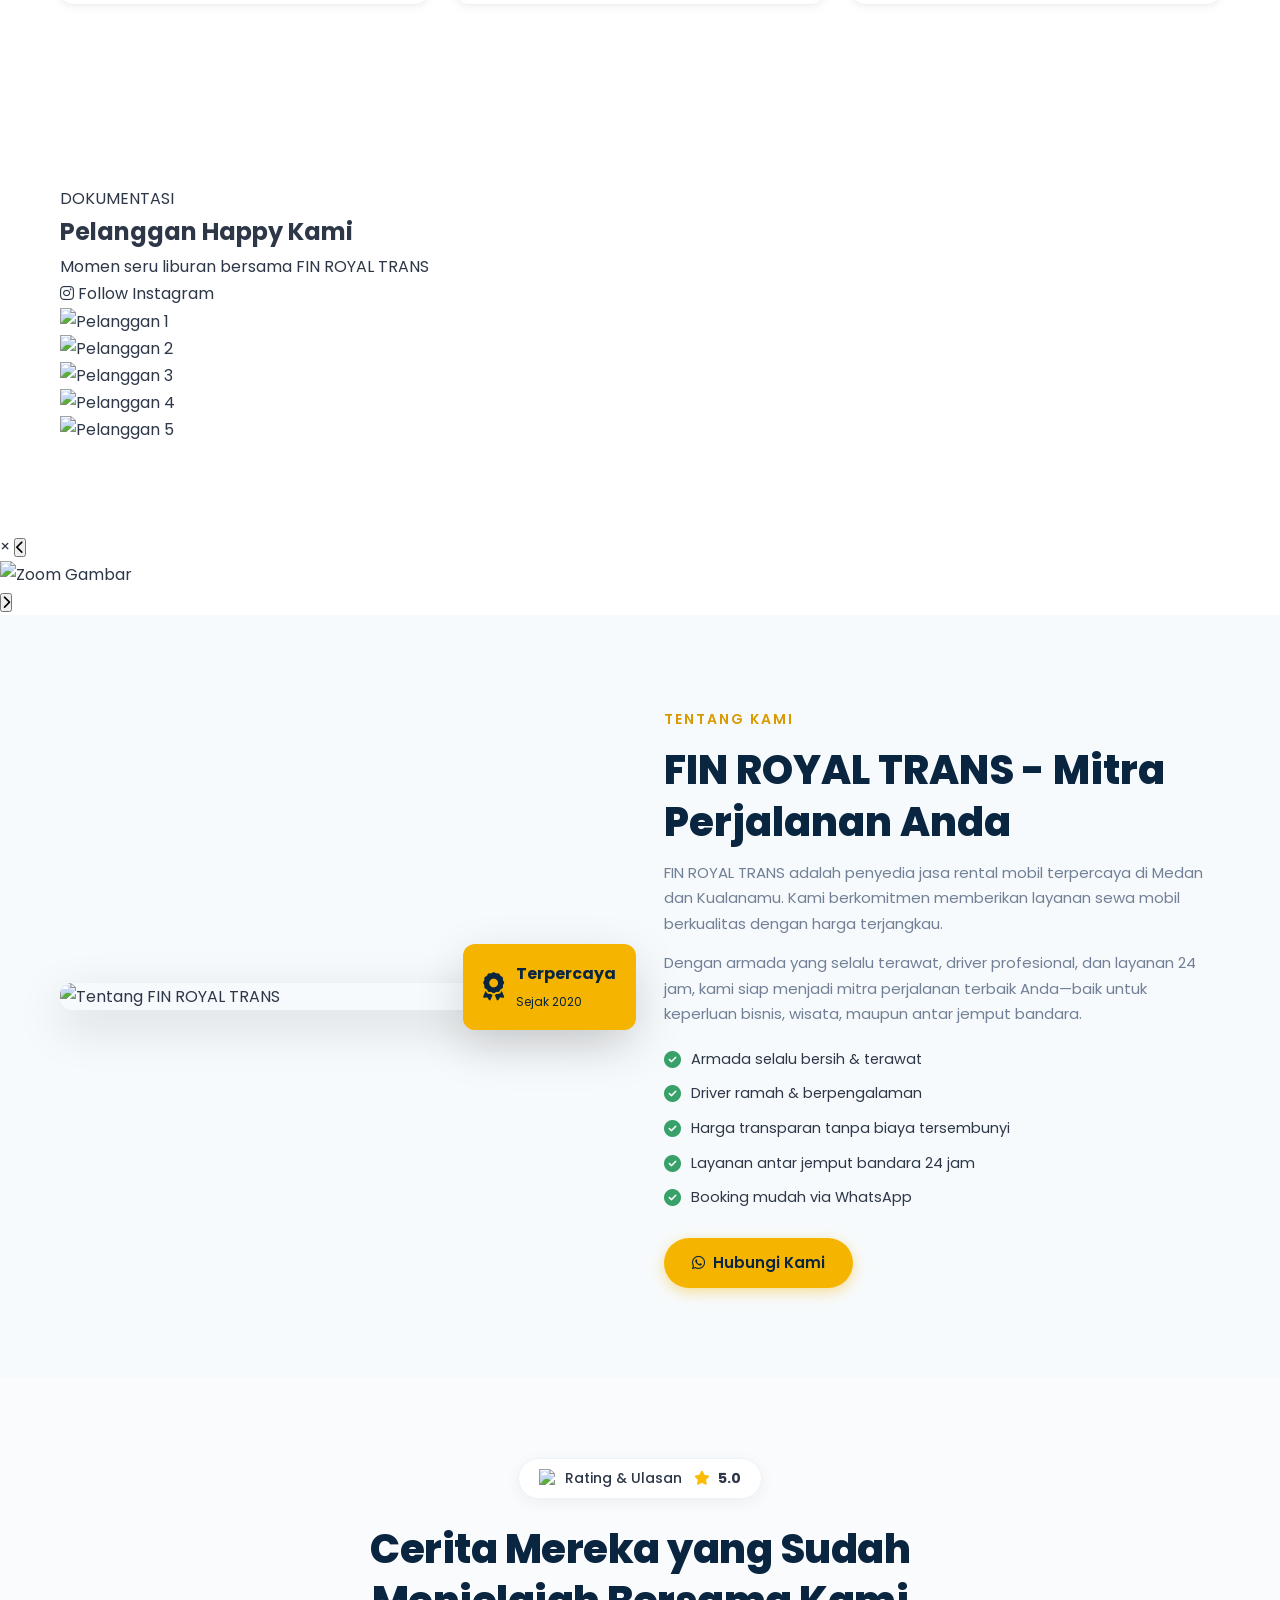
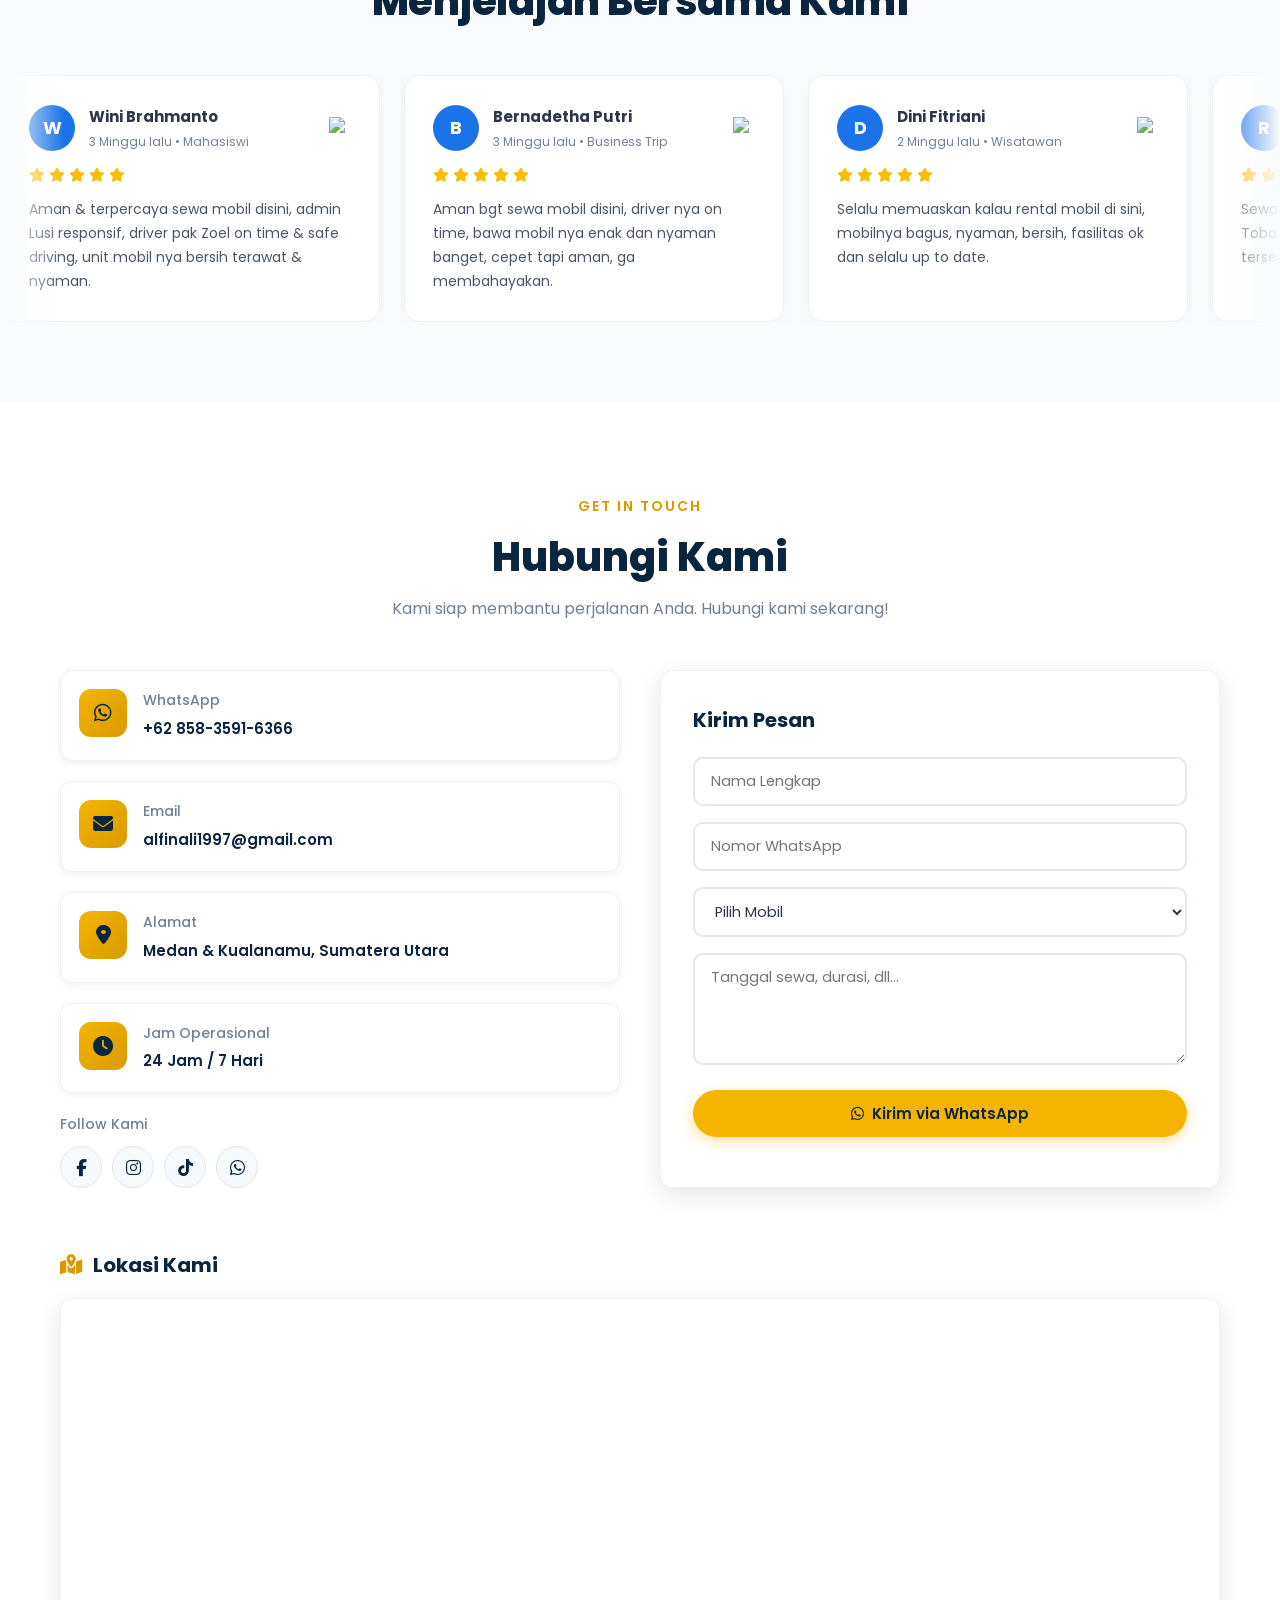
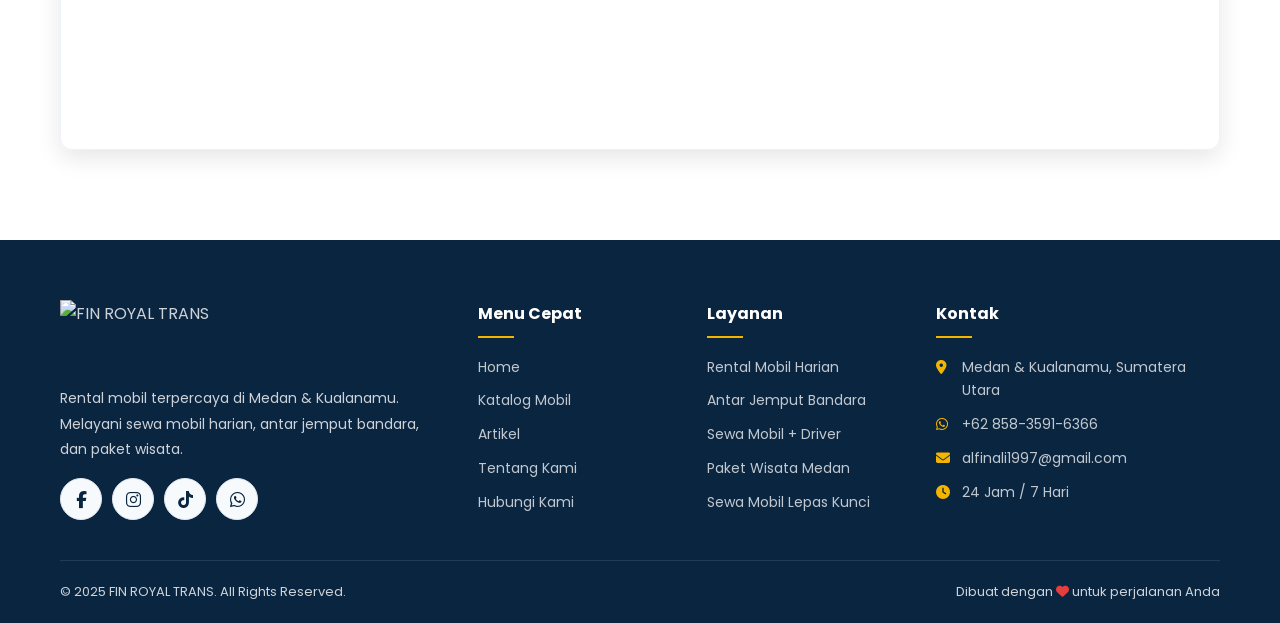
==== commit 3eff1602: "Update index.html" ====
--- a/index.html
+++ b/index.html
@@ -384,6 +384,64 @@
         </div>
     </section>
 
+        <!-- ===== GALERI PELANGGAN (DOKUMENTASI) ===== -->
+    <section class="section galeri" id="galeri">
+        <div class="container">
+            
+            <!-- Header Galeri -->
+            <div class="galeri-header">
+                <div class="galeri-title-wrapper">
+                    <span class="galeri-badge">DOKUMENTASI</span>
+                    <h2 class="galeri-title">Pelanggan Happy Kami</h2>
+                    <p class="galeri-desc">Momen seru liburan bersama FIN ROYAL TRANS</p>
+                </div>
+                <a href="https://www.instagram.com/finroyaltrans" target="_blank" rel="noopener" class="btn-ig">
+                    <i class="fab fa-instagram"></i> Follow Instagram
+                </a>
+            </div>
+
+            <!-- Grid Galeri -->
+            <div class="galeri-grid">
+                <!-- Gambar 1 (Besar / Kiri) -->
+                <div class="galeri-item galeri-besar">
+                    <img src="https://images.unsplash.com/photo-1549317661-bd32c8ce0db2?w=800&q=80" alt="Pelanggan 1" class="galeri-img">
+                </div>
+                
+                <!-- Gambar 2, 3, 4, 5 (Kecil / Kanan) -->
+                <div class="galeri-item">
+                    <img src="https://images.unsplash.com/photo-1519641471654-76ce0107ad1b?w=600&q=80" alt="Pelanggan 2" class="galeri-img">
+                </div>
+                <div class="galeri-item">
+                    <img src="https://images.unsplash.com/photo-1533473359331-0135ef1b58bf?w=600&q=80" alt="Pelanggan 3" class="galeri-img">
+                </div>
+                <div class="galeri-item">
+                    <img src="https://images.unsplash.com/photo-1568844293986-8d0400bd4745?w=600&q=80" alt="Pelanggan 4" class="galeri-img">
+                </div>
+                <div class="galeri-item">
+                    <img src="https://images.unsplash.com/photo-1606664515524-ed2f786a0bd6?w=600&q=80" alt="Pelanggan 5" class="galeri-img">
+                </div>
+
+                <!-- Anda bisa menambahkan gambar ke-6, 7, 8 dst di sini, 
+                     layout akan otomatis menyesuaikan ke bawah -->
+            </div>
+
+        </div>
+    </section>
+
+    <!-- ===== LIGHTBOX MODAL ===== -->
+    <div class="lightbox" id="lightbox">
+        <!-- Tombol Close (X) -->
+        <span class="lightbox-close" id="lightbox-close">&times;</span>
+        
+        <!-- Tombol Navigasi -->
+        <button class="lightbox-btn lightbox-prev" id="lightbox-prev"><i class="fas fa-chevron-left"></i></button>
+        
+        <!-- Gambar Utama -->
+        <img src="" alt="Zoom Gambar" class="lightbox-img" id="lightbox-img">
+        
+        <button class="lightbox-btn lightbox-next" id="lightbox-next"><i class="fas fa-chevron-right"></i></button>
+    </div>
+
     <!-- ===== TENTANG KAMI ===== -->
     <section class="section tentang" id="tentang">
         <div class="container">
@@ -462,7 +520,7 @@
                                 <h4>Bernadetha Putri</h4>
                                 <p>3 Minggu lalu • Business Trip</p>
                             </div>
-                            <img src="hhttps://upload.wikimedia.org/wikipedia/commons/c/c1/Google_%22G%22_logo.svg" alt="G" class="google-logo-card">
+                            <img src="https://upload.wikimedia.org/wikipedia/commons/c/c1/Google_%22G%22_logo.svg" alt="G" class="google-logo-card">
                         </div>
                         <div class="review-stars"><i class="fas fa-star"></i><i class="fas fa-star"></i><i class="fas fa-star"></i><i class="fas fa-star"></i><i class="fas fa-star"></i></div>
                         <p class="review-text">Aman bgt sewa mobil disini, driver nya on time, bawa mobil nya enak dan nyaman banget, cepet tapi aman, ga membahayakan.</p>
